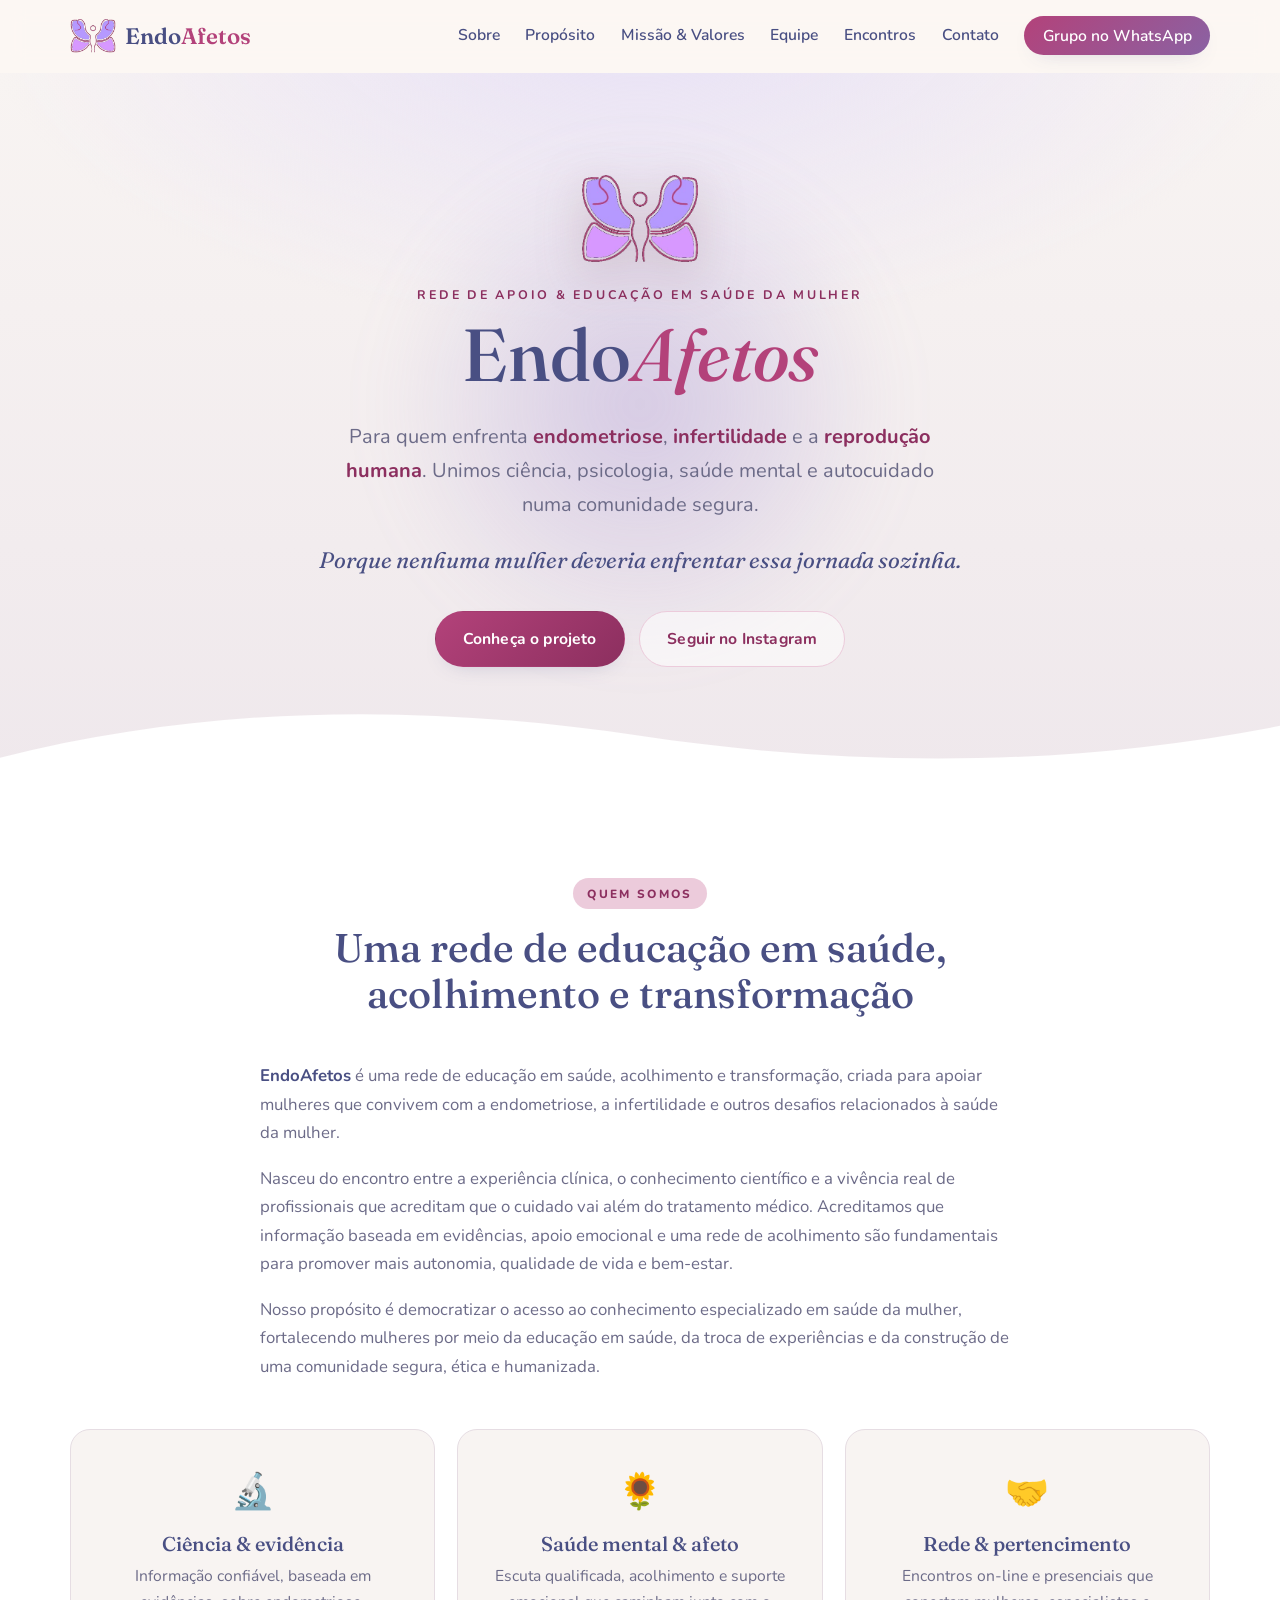
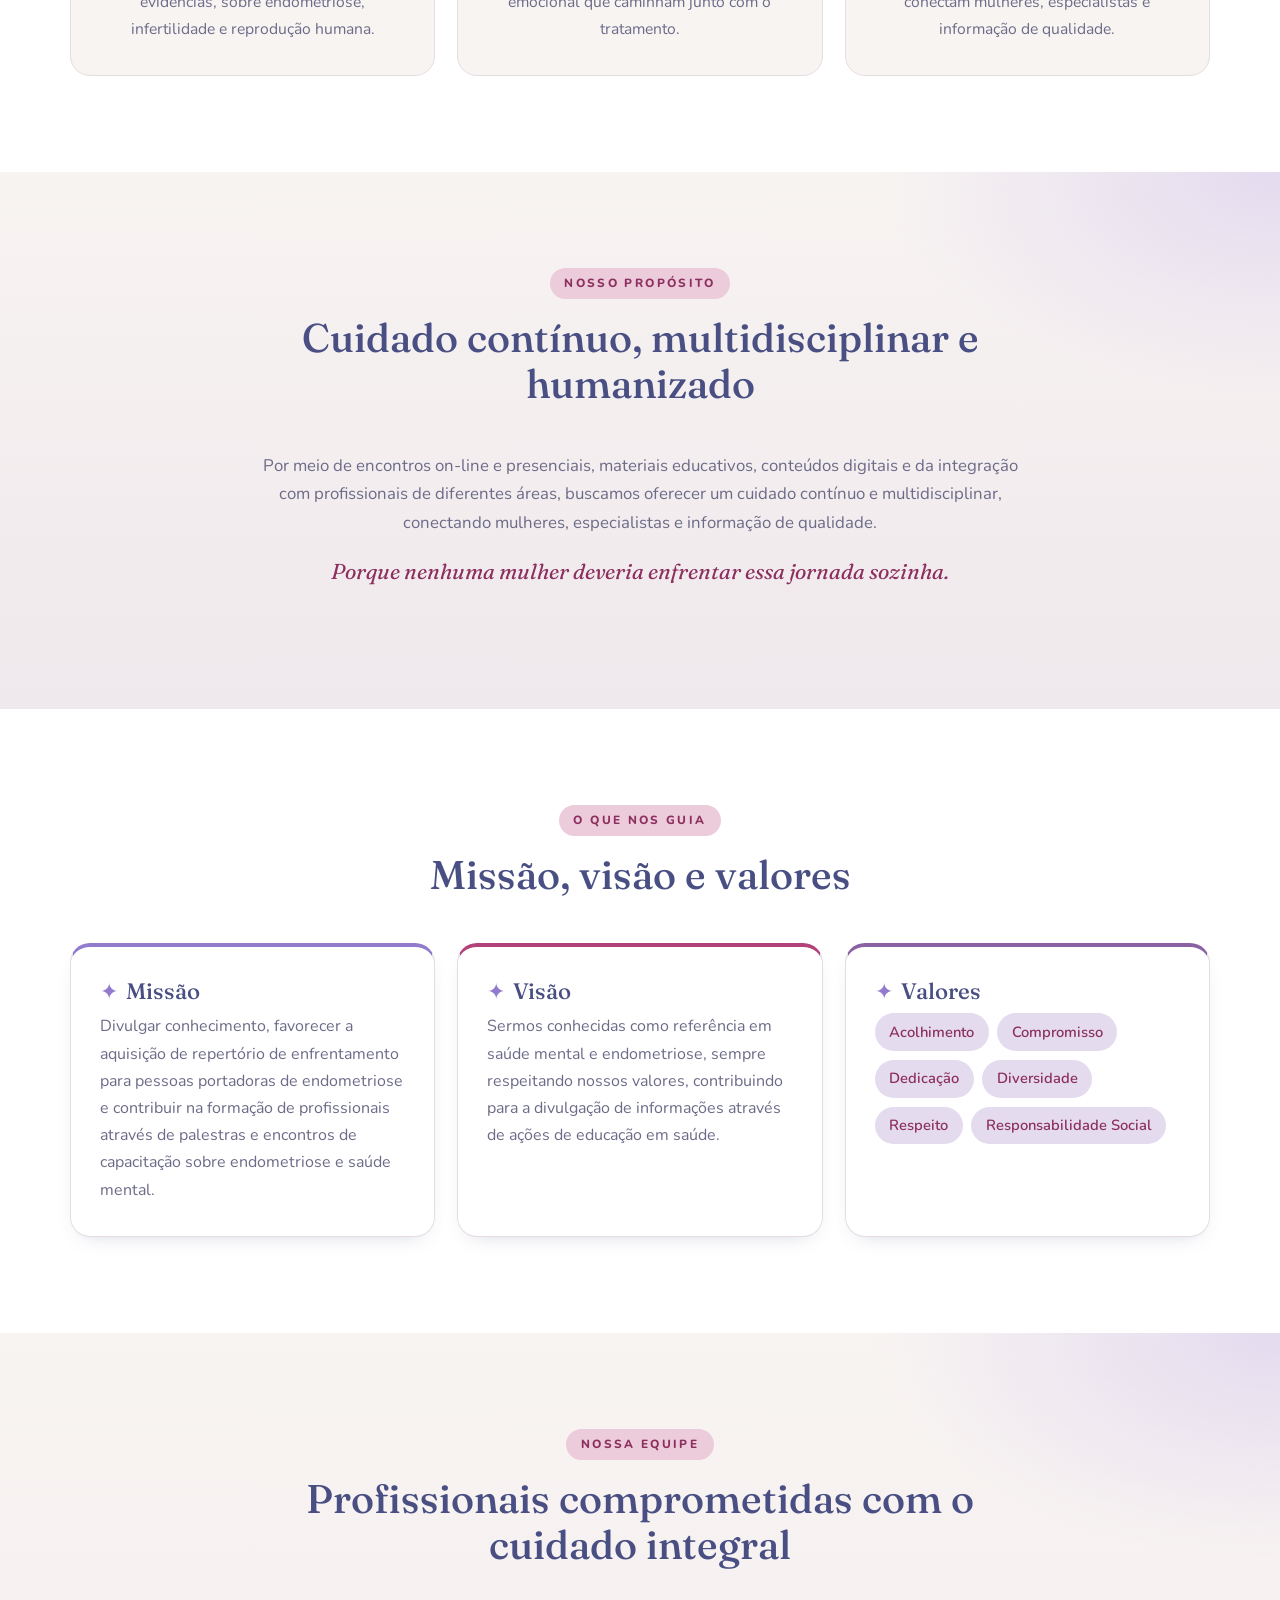
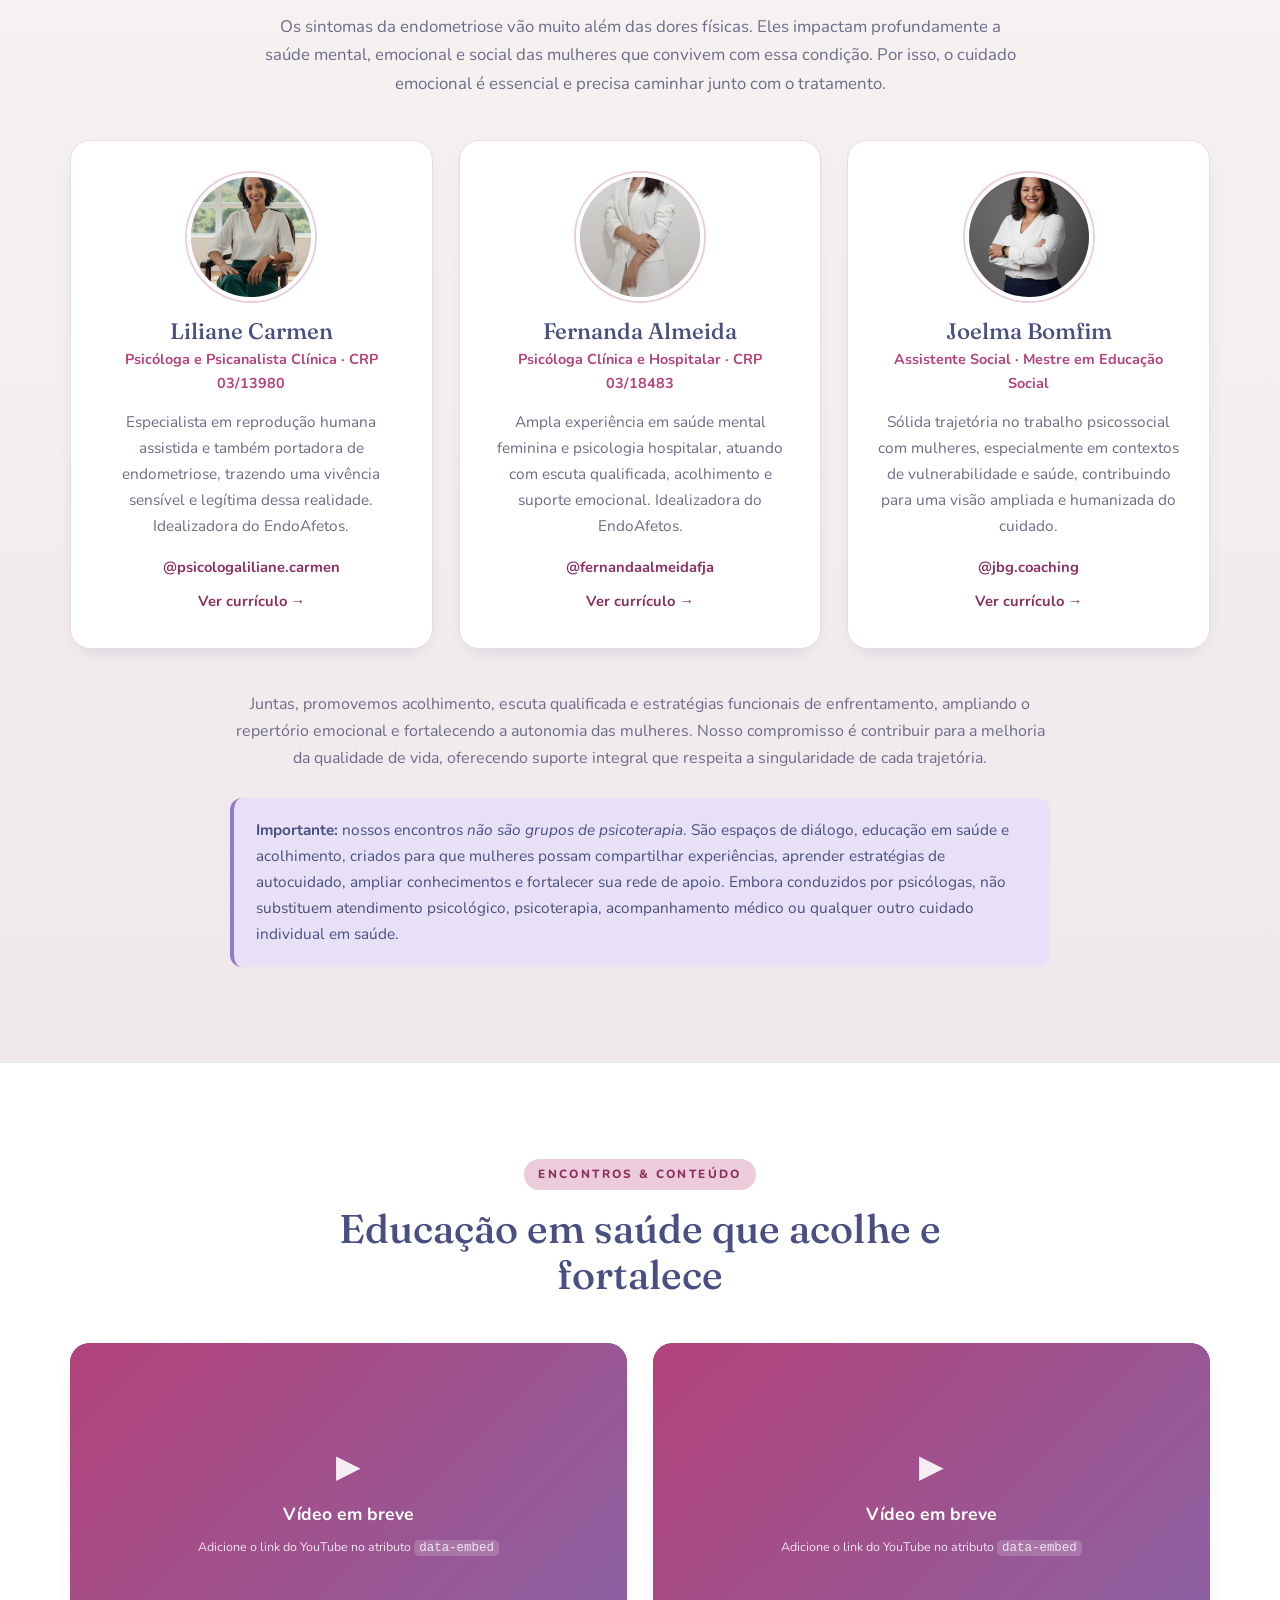
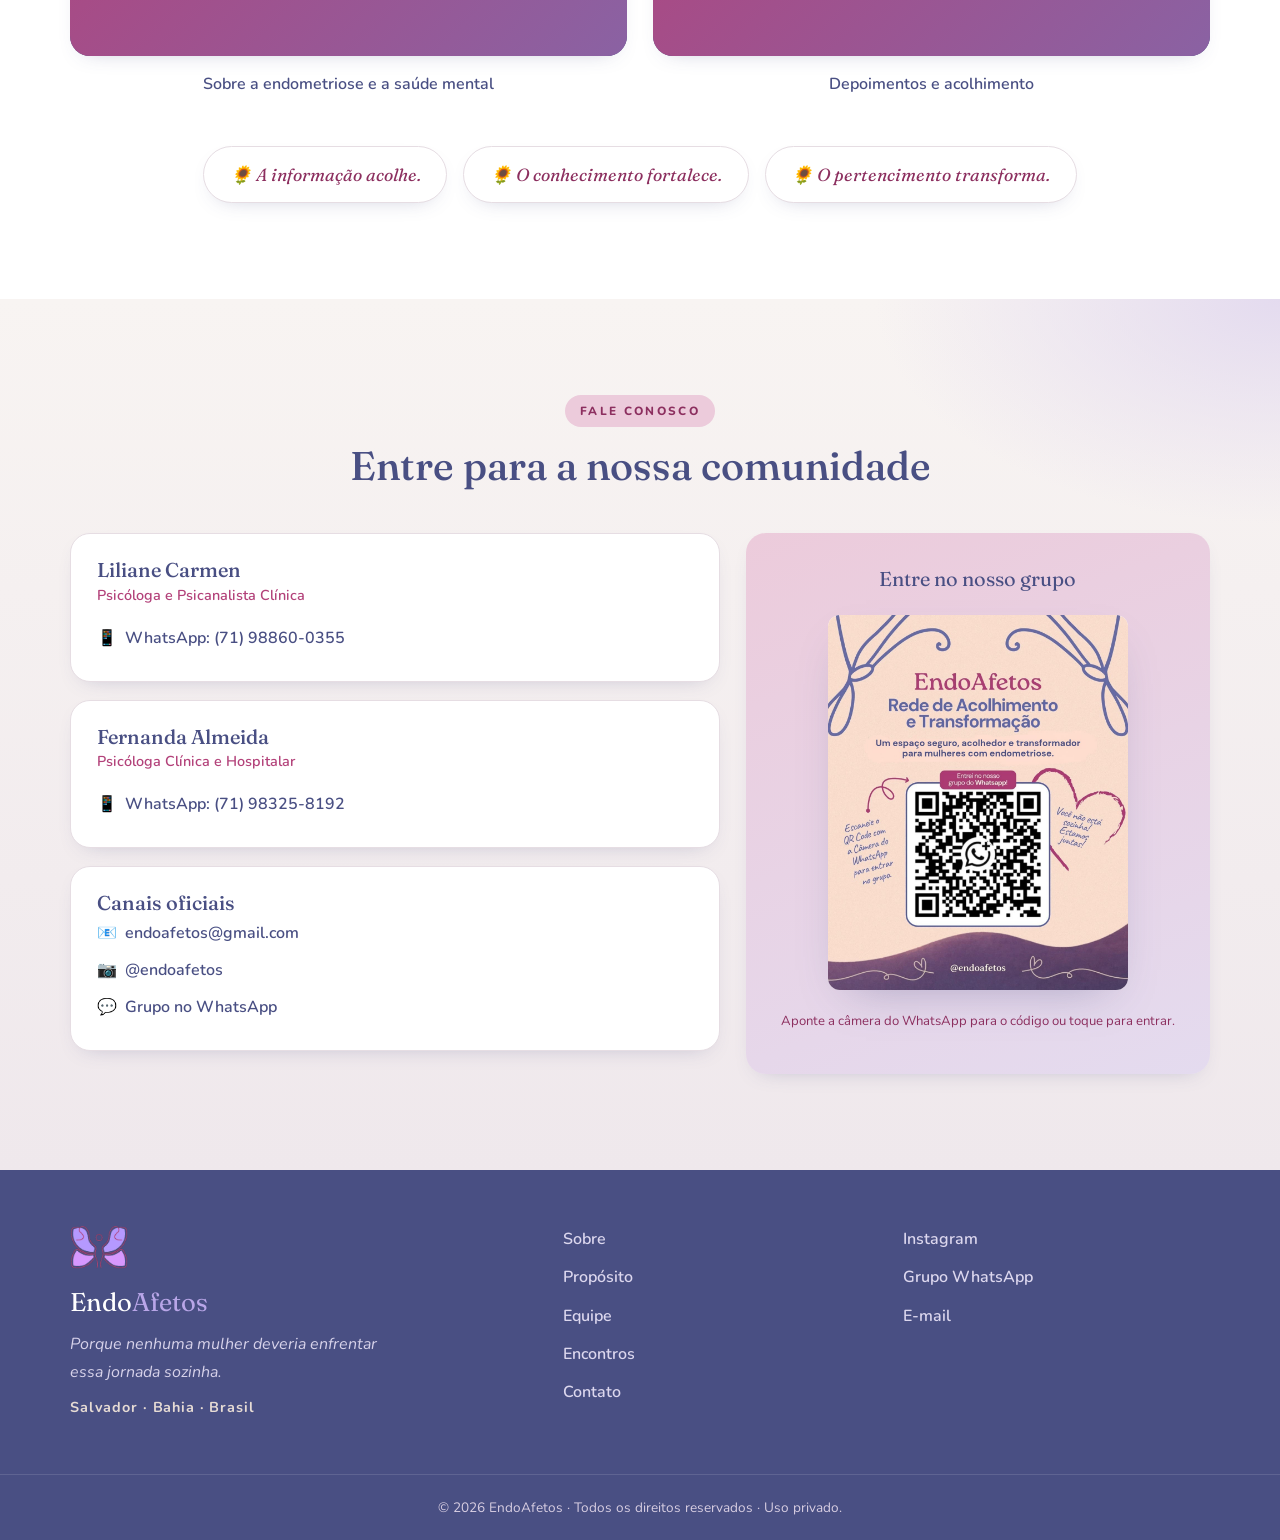
==== index.html @ f71cb9dc "chore: reorganiza site para a raiz do repositorio (deploy via GitHub Pages) - Move o conteudo de Web" ====
<!DOCTYPE html>
<html lang="pt-BR">
<head>
<meta charset="UTF-8" />
<meta name="viewport" content="width=device-width, initial-scale=1.0" />

<!-- ============================================================= -->
<!--  SEO PRINCIPAL                                                -->
<!-- ============================================================= -->
<title>EndoAfetos — Rede de Apoio e Educação em Saúde da Mulher | Salvador, Bahia</title>
<meta name="description" content="EndoAfetos: rede de apoio e educação em saúde da mulher, para quem enfrenta endometriose, infertilidade e reprodução humana. Unimos ciência, psicologia, saúde mental e autocuidado numa comunidade segura — porque nenhuma mulher deveria enfrentar essa jornada sozinha." />
<meta name="keywords" content="Endometriose, Infertilidade, Saúde da Mulher, Educação em Saúde, Saúde Mental Feminina, Psicologia na Endometriose, Rede de Apoio para Endometriose, Autocuidado Feminino, Reprodução Humana, Comunidade para Mulheres com Endometriose, Salvador, Bahia, Brasil" />
<meta name="author" content="EndoAfetos" />
<meta name="robots" content="index, follow, max-image-preview:large" />
<meta name="language" content="Portuguese" />
<meta name="rating" content="general" />
<link rel="canonical" href="https://endoafetos.com.br/" />

<!-- ============================================================= -->
<!--  GEOLOCALIZAÇÃO (Salvador > Bahia > Brasil)                   -->
<!-- ============================================================= -->
<meta name="geo.region" content="BR-BA" />
<meta name="geo.placename" content="Salvador, Bahia, Brasil" />
<meta name="geo.position" content="-12.9714;-38.5014" />
<meta name="ICBM" content="-12.9714, -38.5014" />
<meta name="DC.title" content="EndoAfetos — Salvador, Bahia, Brasil" />

<!-- ============================================================= -->
<!--  OPEN GRAPH / REDES SOCIAIS                                   -->
<!-- ============================================================= -->
<meta property="og:type" content="website" />
<meta property="og:site_name" content="EndoAfetos" />
<meta property="og:locale" content="pt_BR" />
<meta property="og:title" content="EndoAfetos — Rede de Apoio e Educação em Saúde da Mulher" />
<meta property="og:description" content="Rede de apoio e educação em saúde da mulher, para quem enfrenta endometriose, infertilidade e reprodução humana. Uma comunidade segura em Salvador, Bahia." />
<meta property="og:url" content="https://endoafetos.com.br/" />
<meta property="og:image" content="https://endoafetos.com.br/assets/logo.jpg" />
<meta property="og:image:alt" content="EndoAfetos — rede de apoio para mulheres com endometriose" />

<meta name="twitter:card" content="summary_large_image" />
<meta name="twitter:title" content="EndoAfetos — Rede de Apoio e Educação em Saúde da Mulher" />
<meta name="twitter:description" content="Rede de apoio e educação em saúde da mulher: endometriose, infertilidade e reprodução humana. Salvador, Bahia." />
<meta name="twitter:image" content="https://endoafetos.com.br/assets/logo.jpg" />

<meta name="theme-color" content="#b3427a" />

<!-- Ícones -->
<link rel="icon" href="favicon.ico" sizes="any" />
<link rel="icon" type="image/png" href="assets/logo.png" />
<link rel="apple-touch-icon" href="assets/logo.png" />

<!-- Fontes -->
<link rel="preconnect" href="https://fonts.googleapis.com" />
<link rel="preconnect" href="https://fonts.gstatic.com" crossorigin />
<link href="https://fonts.googleapis.com/css2?family=Fraunces:ital,opsz,wght@0,9..144,400;0,9..144,500;0,9..144,600;1,9..144,400&family=Nunito:wght@300;400;500;600;700&display=swap" rel="stylesheet" />

<!-- Estilos -->
<link rel="stylesheet" href="styles.css" />

<!-- ============================================================= -->
<!--  DADOS ESTRUTURADOS (JSON-LD)                                 -->
<!-- ============================================================= -->
<script type="application/ld+json">
{
  "@context": "https://schema.org",
  "@type": ["Organization", "MedicalOrganization"],
  "name": "EndoAfetos",
  "alternateName": "EndoAfetos — Rede de Apoio e Educação em Saúde da Mulher",
  "description": "Rede de apoio e educação em saúde da mulher, para quem enfrenta endometriose, infertilidade e reprodução humana. Une ciência, psicologia, saúde mental e autocuidado numa comunidade segura.",
  "url": "https://endoafetos.com.br/",
  "logo": "https://endoafetos.com.br/assets/logo.png",
  "email": "endoafetos@gmail.com",
  "slogan": "Porque nenhuma mulher deveria enfrentar essa jornada sozinha",
  "areaServed": [
    { "@type": "City", "name": "Salvador" },
    { "@type": "State", "name": "Bahia" },
    { "@type": "Country", "name": "Brasil" }
  ],
  "address": {
    "@type": "PostalAddress",
    "addressLocality": "Salvador",
    "addressRegion": "BA",
    "addressCountry": "BR"
  },
  "knowsAbout": [
    "Endometriose",
    "Infertilidade",
    "Saúde da Mulher",
    "Educação em Saúde",
    "Saúde Mental Feminina",
    "Psicologia na Endometriose",
    "Reprodução Humana",
    "Autocuidado Feminino"
  ],
  "sameAs": [
    "https://www.instagram.com/endoafetos"
  ],
  "member": [
    { "@type": "Person", "name": "Liliane Carmen Souza dos Santos", "jobTitle": "Psicóloga e Psicanalista Clínica (CRP 03/13980)" },
    { "@type": "Person", "name": "Fernanda de Jesus Almeida", "jobTitle": "Psicóloga Clínica e Hospitalar (CRP 03/18483)" },
    { "@type": "Person", "name": "Joelma Bomfim Gomes", "jobTitle": "Assistente Social" }
  ]
}
</script>
</head>

<body>

<!-- Bloco semântico de localização para indexação (acessível a leitores/rastreadores) -->
<p class="visually-hidden">
  EndoAfetos — rede de apoio e educação em saúde da mulher com atuação em Salvador, na Bahia, Brasil.
  Endometriose, infertilidade, saúde mental feminina, psicologia na endometriose, reprodução humana e
  autocuidado feminino. Comunidade para mulheres com endometriose e infertilidade em Salvador, Bahia, Brasil.
</p>

<!-- ============================================================= -->
<!--  CABEÇALHO / NAVEGAÇÃO                                        -->
<!-- ============================================================= -->
<header class="site-header" id="topo">
  <nav class="nav" aria-label="Navegação principal">
    <a href="#inicio" class="nav__brand" aria-label="EndoAfetos — início">
      <img src="assets/logo.png" alt="" class="nav__logo" width="46" height="34" />
      <span class="nav__name">Endo<em>Afetos</em></span>
    </a>

    <button class="nav__toggle" id="navToggle" aria-label="Abrir menu" aria-expanded="false" aria-controls="navMenu">
      <span></span><span></span><span></span>
    </button>

    <ul class="nav__menu" id="navMenu">
      <li><a href="#sobre">Sobre</a></li>
      <li><a href="#proposito">Propósito</a></li>
      <li><a href="#mvv">Missão &amp; Valores</a></li>
      <li><a href="#equipe">Equipe</a></li>
      <li><a href="#encontros">Encontros</a></li>
      <li><a href="#contato">Contato</a></li>
      <li>
        <a class="nav__cta" href="https://chat.whatsapp.com/E5Iflq8UeuzA25avrBPejQ?s=qt&amp;p=a&amp;ilr=4&amp;amv=2" target="_blank" rel="noopener noreferrer">
          Grupo no WhatsApp
        </a>
      </li>
    </ul>
  </nav>
</header>

<main>

  <!-- ===================== HERO ===================== -->
  <section class="hero" id="inicio">
    <div class="hero__glow" aria-hidden="true"></div>
    <div class="hero__inner">
      <img src="assets/logo.png" alt="Logotipo EndoAfetos" class="hero__logo" width="120" height="89" />
      <p class="hero__eyebrow">Rede de apoio &amp; educação em saúde da mulher</p>
      <h1 class="hero__title">Endo<em>Afetos</em></h1>
      <p class="hero__lead">
        Para quem enfrenta <strong>endometriose</strong>, <strong>infertilidade</strong> e a
        <strong>reprodução humana</strong>. Unimos ciência, psicologia, saúde mental e autocuidado
        numa comunidade segura.
      </p>
      <p class="hero__tagline">Porque nenhuma mulher deveria enfrentar essa jornada sozinha.</p>
      <div class="hero__actions">
        <a href="#sobre" class="btn btn--primary">Conheça o projeto</a>
        <a class="btn btn--ghost" href="https://www.instagram.com/endoafetos?igsh=b2N2YWlhNDV5cjNh" target="_blank" rel="noopener noreferrer">
          Seguir no Instagram
        </a>
      </div>
    </div>
    <div class="hero__wave" aria-hidden="true">
      <svg viewBox="0 0 1440 90" preserveAspectRatio="none"><path d="M0,64 C240,10 480,10 720,42 C960,74 1200,74 1440,32 L1440,90 L0,90 Z"></path></svg>
    </div>
  </section>

  <!-- ===================== SOBRE ===================== -->
  <section class="section" id="sobre">
    <div class="container">
      <div class="section__head reveal">
        <span class="kicker">Quem somos</span>
        <h2>Uma rede de educação em saúde, acolhimento e transformação</h2>
      </div>
      <div class="prose reveal">
        <p>
          <strong>EndoAfetos</strong> é uma rede de educação em saúde, acolhimento e transformação, criada para
          apoiar mulheres que convivem com a endometriose, a infertilidade e outros desafios relacionados à
          saúde da mulher.
        </p>
        <p>
          Nasceu do encontro entre a experiência clínica, o conhecimento científico e a vivência real de
          profissionais que acreditam que o cuidado vai além do tratamento médico. Acreditamos que informação
          baseada em evidências, apoio emocional e uma rede de acolhimento são fundamentais para promover mais
          autonomia, qualidade de vida e bem-estar.
        </p>
        <p>
          Nosso propósito é democratizar o acesso ao conhecimento especializado em saúde da mulher, fortalecendo
          mulheres por meio da educação em saúde, da troca de experiências e da construção de uma comunidade
          segura, ética e humanizada.
        </p>
      </div>

      <div class="feature-grid">
        <article class="feature reveal">
          <span class="feature__icon" aria-hidden="true">🔬</span>
          <h3>Ciência &amp; evidência</h3>
          <p>Informação confiável, baseada em evidências, sobre endometriose, infertilidade e reprodução humana.</p>
        </article>
        <article class="feature reveal">
          <span class="feature__icon" aria-hidden="true">🌻</span>
          <h3>Saúde mental &amp; afeto</h3>
          <p>Escuta qualificada, acolhimento e suporte emocional que caminham junto com o tratamento.</p>
        </article>
        <article class="feature reveal">
          <span class="feature__icon" aria-hidden="true">🤝</span>
          <h3>Rede &amp; pertencimento</h3>
          <p>Encontros on-line e presenciais que conectam mulheres, especialistas e informação de qualidade.</p>
        </article>
      </div>
    </div>
  </section>

  <!-- ===================== PROPÓSITO ===================== -->
  <section class="section section--tint" id="proposito">
    <div class="container">
      <div class="section__head reveal">
        <span class="kicker">Nosso propósito</span>
        <h2>Cuidado contínuo, multidisciplinar e humanizado</h2>
      </div>
      <div class="prose prose--center reveal">
        <p>
          Por meio de encontros on-line e presenciais, materiais educativos, conteúdos digitais e da integração
          com profissionais de diferentes áreas, buscamos oferecer um cuidado contínuo e multidisciplinar,
          conectando mulheres, especialistas e informação de qualidade.
        </p>
        <p class="prose__highlight">Porque nenhuma mulher deveria enfrentar essa jornada sozinha.</p>
      </div>
    </div>
  </section>

  <!-- ===================== MISSÃO / VISÃO / VALORES ===================== -->
  <section class="section" id="mvv">
    <div class="container">
      <div class="section__head reveal">
        <span class="kicker">O que nos guia</span>
        <h2>Missão, visão e valores</h2>
      </div>
      <div class="mvv-grid">
        <article class="mvv-card reveal">
          <h3><span aria-hidden="true">✦</span> Missão</h3>
          <p>
            Divulgar conhecimento, favorecer a aquisição de repertório de enfrentamento para pessoas portadoras
            de endometriose e contribuir na formação de profissionais através de palestras e encontros de
            capacitação sobre endometriose e saúde mental.
          </p>
        </article>
        <article class="mvv-card reveal">
          <h3><span aria-hidden="true">✦</span> Visão</h3>
          <p>
            Sermos conhecidas como referência em saúde mental e endometriose, sempre respeitando nossos valores,
            contribuindo para a divulgação de informações através de ações de educação em saúde.
          </p>
        </article>
        <article class="mvv-card reveal">
          <h3><span aria-hidden="true">✦</span> Valores</h3>
          <ul class="value-list">
            <li>Acolhimento</li>
            <li>Compromisso</li>
            <li>Dedicação</li>
            <li>Diversidade</li>
            <li>Respeito</li>
            <li>Responsabilidade Social</li>
          </ul>
        </article>
      </div>
    </div>
  </section>

  <!-- ===================== EQUIPE ===================== -->
  <section class="section section--tint" id="equipe">
    <div class="container">
      <div class="section__head reveal">
        <span class="kicker">Nossa equipe</span>
        <h2>Profissionais comprometidas com o cuidado integral</h2>
      </div>

      <div class="prose prose--center reveal">
        <p>
          Os sintomas da endometriose vão muito além das dores físicas. Eles impactam profundamente a saúde
          mental, emocional e social das mulheres que convivem com essa condição. Por isso, o cuidado emocional
          é essencial e precisa caminhar junto com o tratamento.
        </p>
      </div>

      <div class="team-grid">

        <!-- Liliane -->
        <article class="member reveal">
          <div class="member__photo" data-initials="LC">
            <img src="assets/LilianeCarmen.jpg" alt="Liliane Carmen" loading="lazy" onerror="this.style.display='none'" />
          </div>
          <h3 class="member__name">Liliane Carmen</h3>
          <p class="member__role">Psicóloga e Psicanalista Clínica · CRP 03/13980</p>
          <p class="member__bio">
            Especialista em reprodução humana assistida e também portadora de endometriose, trazendo uma vivência
            sensível e legítima dessa realidade. Idealizadora do EndoAfetos.
          </p>
          <div class="member__links">
            <a href="https://www.instagram.com/psicologaliliane.carmen" target="_blank" rel="noopener noreferrer">@psicologaliliane.carmen</a>
            <button class="link-btn" data-modal="modal-liliane" type="button">Ver currículo →</button>
          </div>
        </article>

        <!-- Fernanda -->
        <article class="member reveal">
          <div class="member__photo" data-initials="FA">
            <img src="assets/FernandaAlmeida.jpg" alt="Fernanda Almeida" loading="lazy" onerror="this.style.display='none'" />
          </div>
          <h3 class="member__name">Fernanda Almeida</h3>
          <p class="member__role">Psicóloga Clínica e Hospitalar · CRP 03/18483</p>
          <p class="member__bio">
            Ampla experiência em saúde mental feminina e psicologia hospitalar, atuando com escuta qualificada,
            acolhimento e suporte emocional. Idealizadora do EndoAfetos.
          </p>
          <div class="member__links">
            <a href="https://www.instagram.com/fernandaalmeidafja" target="_blank" rel="noopener noreferrer">@fernandaalmeidafja</a>
            <button class="link-btn" data-modal="modal-fernanda" type="button">Ver currículo →</button>
          </div>
        </article>

        <!-- Joelma -->
        <article class="member reveal">
          <div class="member__photo" data-initials="JB">
            <img src="assets/JoelmaBomfim.jpg" alt="Joelma Bomfim" loading="lazy" onerror="this.style.display='none'" />
          </div>
          <h3 class="member__name">Joelma Bomfim</h3>
          <p class="member__role">Assistente Social · Mestre em Educação Social</p>
          <p class="member__bio">
            Sólida trajetória no trabalho psicossocial com mulheres, especialmente em contextos de
            vulnerabilidade e saúde, contribuindo para uma visão ampliada e humanizada do cuidado.
          </p>
          <div class="member__links">
            <a href="https://www.instagram.com/jbg.coaching" target="_blank" rel="noopener noreferrer">@jbg.coaching</a>
            <button class="link-btn" data-modal="modal-joelma" type="button">Ver currículo →</button>
          </div>
        </article>

      </div>

      <div class="team-statement reveal">
        <p>
          Juntas, promovemos acolhimento, escuta qualificada e estratégias funcionais de enfrentamento,
          ampliando o repertório emocional e fortalecendo a autonomia das mulheres. Nosso compromisso é
          contribuir para a melhoria da qualidade de vida, oferecendo suporte integral que respeita a
          singularidade de cada trajetória.
        </p>
        <div class="note-box">
          <strong>Importante:</strong> nossos encontros <em>não são grupos de psicoterapia</em>. São espaços de
          diálogo, educação em saúde e acolhimento, criados para que mulheres possam compartilhar experiências,
          aprender estratégias de autocuidado, ampliar conhecimentos e fortalecer sua rede de apoio. Embora
          conduzidos por psicólogas, não substituem atendimento psicológico, psicoterapia, acompanhamento médico
          ou qualquer outro cuidado individual em saúde.
        </div>
      </div>
    </div>
  </section>

  <!-- ===================== ENCONTROS / CONTEÚDO ===================== -->
  <section class="section" id="encontros">
    <div class="container">
      <div class="section__head reveal">
        <span class="kicker">Encontros &amp; conteúdo</span>
        <h2>Educação em saúde que acolhe e fortalece</h2>
      </div>

      <div class="video-grid">
        <!-- Para publicar um vídeo: preencha data-embed com o link do YouTube no formato
             https://www.youtube.com/embed/ID_DO_VIDEO  (veja o README) -->
        <figure class="video reveal">
          <div class="video__frame" data-embed="">
            <iframe title="EndoAfetos — vídeo 1" src="" loading="lazy"
              allow="accelerometer; autoplay; clipboard-write; encrypted-media; gyroscope; picture-in-picture"
              allowfullscreen></iframe>
            <div class="video__placeholder">
              <span aria-hidden="true">▶</span>
              <p>Vídeo em breve</p>
              <small>Adicione o link do YouTube no atributo <code>data-embed</code></small>
            </div>
          </div>
          <figcaption>Sobre a endometriose e a saúde mental</figcaption>
        </figure>

        <figure class="video reveal">
          <div class="video__frame" data-embed="">
            <iframe title="EndoAfetos — vídeo 2" src="" loading="lazy"
              allow="accelerometer; autoplay; clipboard-write; encrypted-media; gyroscope; picture-in-picture"
              allowfullscreen></iframe>
            <div class="video__placeholder">
              <span aria-hidden="true">▶</span>
              <p>Vídeo em breve</p>
              <small>Adicione o link do YouTube no atributo <code>data-embed</code></small>
            </div>
          </div>
          <figcaption>Depoimentos e acolhimento</figcaption>
        </figure>
      </div>

      <div class="pillars reveal">
        <div class="pillar"><span aria-hidden="true">🌻</span> A informação acolhe.</div>
        <div class="pillar"><span aria-hidden="true">🌻</span> O conhecimento fortalece.</div>
        <div class="pillar"><span aria-hidden="true">🌻</span> O pertencimento transforma.</div>
      </div>
    </div>
  </section>

  <!-- ===================== CONTATO ===================== -->
  <section class="section section--tint" id="contato">
    <div class="container">
      <div class="section__head reveal">
        <span class="kicker">Fale conosco</span>
        <h2>Entre para a nossa comunidade</h2>
      </div>

      <div class="contact-grid">
        <div class="contact-cards">
          <article class="contact-card reveal">
            <h3>Liliane Carmen</h3>
            <p class="contact-card__role">Psicóloga e Psicanalista Clínica</p>
            <a class="contact-line" href="https://wa.me/5571988600355" target="_blank" rel="noopener noreferrer">
              <span aria-hidden="true">📱</span> WhatsApp: (71) 98860-0355
            </a>
          </article>

          <article class="contact-card reveal">
            <h3>Fernanda Almeida</h3>
            <p class="contact-card__role">Psicóloga Clínica e Hospitalar</p>
            <a class="contact-line" href="https://wa.me/5571983258192" target="_blank" rel="noopener noreferrer">
              <span aria-hidden="true">📱</span> WhatsApp: (71) 98325-8192
            </a>
          </article>

          <article class="contact-card reveal">
            <h3>Canais oficiais</h3>
            <a class="contact-line" href="mailto:endoafetos@gmail.com">
              <span aria-hidden="true">📧</span> endoafetos@gmail.com
            </a>
            <a class="contact-line" href="https://www.instagram.com/endoafetos?igsh=b2N2YWlhNDV5cjNh" target="_blank" rel="noopener noreferrer">
              <span aria-hidden="true">📷</span> @endoafetos
            </a>
            <a class="contact-line" href="https://chat.whatsapp.com/E5Iflq8UeuzA25avrBPejQ?s=qt&amp;p=a&amp;ilr=4&amp;amv=2" target="_blank" rel="noopener noreferrer">
              <span aria-hidden="true">💬</span> Grupo no WhatsApp
            </a>
          </article>
        </div>

        <div class="qr-panel reveal">
          <p class="qr-panel__title">Entre no nosso grupo</p>
          <a class="qr-single" href="https://chat.whatsapp.com/E5Iflq8UeuzA25avrBPejQ?s=qt&amp;p=a&amp;ilr=4&amp;amv=2" target="_blank" rel="noopener noreferrer">
            <img src="assets/qr-code.jpg" alt="QR Code do grupo de WhatsApp EndoAfetos" loading="lazy" />
          </a>
          <p class="qr-panel__note">Aponte a câmera do WhatsApp para o código ou toque para entrar.</p>
        </div>
      </div>
    </div>
  </section>

</main>

<!-- ===================== RODAPÉ ===================== -->
<footer class="footer">
  <div class="container footer__inner">
    <div class="footer__brand">
      <img src="assets/logo.png" alt="" width="58" height="43" />
      <p class="footer__name">Endo<em>Afetos</em></p>
      <p class="footer__tag">Porque nenhuma mulher deveria enfrentar essa jornada sozinha.</p>
      <p class="footer__geo">Salvador · Bahia · Brasil</p>
    </div>
    <nav class="footer__nav" aria-label="Navegação do rodapé">
      <a href="#sobre">Sobre</a>
      <a href="#proposito">Propósito</a>
      <a href="#equipe">Equipe</a>
      <a href="#encontros">Encontros</a>
      <a href="#contato">Contato</a>
    </nav>
    <div class="footer__social">
      <a href="https://www.instagram.com/endoafetos?igsh=b2N2YWlhNDV5cjNh" target="_blank" rel="noopener noreferrer">Instagram</a>
      <a href="https://chat.whatsapp.com/E5Iflq8UeuzA25avrBPejQ?s=qt&amp;p=a&amp;ilr=4&amp;amv=2" target="_blank" rel="noopener noreferrer">Grupo WhatsApp</a>
      <a href="mailto:endoafetos@gmail.com">E-mail</a>
    </div>
  </div>
  <div class="footer__bottom">
    <p>© <span id="year">2026</span> EndoAfetos · Todos os direitos reservados · Uso privado.</p>
  </div>
</footer>

<!-- Botão voltar ao topo (navegação ágil) -->
<a href="#topo" class="to-top" id="toTop" aria-label="Voltar ao topo">↑</a>

<!-- ============================================================= -->
<!--  MODAIS DE CURRÍCULO (abas fora do principal só quando preciso) -->
<!-- ============================================================= -->
<div class="modal" id="modal-liliane" role="dialog" aria-modal="true" aria-labelledby="modal-liliane-title" hidden>
  <div class="modal__backdrop" data-close></div>
  <div class="modal__panel" role="document">
    <button class="modal__close" data-close aria-label="Fechar">×</button>
    <h3 id="modal-liliane-title">Liliane Carmen Souza dos Santos</h3>
    <p class="modal__sub">Psicóloga e Psicanalista Clínica · CRP 03/13980</p>
    <ul class="cv-list">
      <li>Graduada em Psicologia, com Título de Especialista em Psicologia Clínica.</li>
      <li>Pós-graduada em Psicologia Perinatal e da Parentalidade.</li>
      <li>Especialista em Psicanálise Clínica.</li>
      <li>Título de Capacitação aplicada à Psicologia em Reprodução Assistida pela Sociedade Brasileira de Reprodução Assistida (SBRA).</li>
      <li>Integra a equipe multidisciplinar da Clínica Huntington – Cenafert.</li>
      <li>Idealizadora do EndoAfetos, projeto voltado para a saúde mental feminina, com olhar psicossocial de mulheres com endometriose e infertilidade.</li>
    </ul>
    <a class="btn btn--primary btn--sm" href="https://www.instagram.com/psicologaliliane.carmen" target="_blank" rel="noopener noreferrer">Instagram @psicologaliliane.carmen</a>
  </div>
</div>

<div class="modal" id="modal-fernanda" role="dialog" aria-modal="true" aria-labelledby="modal-fernanda-title" hidden>
  <div class="modal__backdrop" data-close></div>
  <div class="modal__panel" role="document">
    <button class="modal__close" data-close aria-label="Fechar">×</button>
    <h3 id="modal-fernanda-title">Fernanda de Jesus Almeida</h3>
    <p class="modal__sub">Psicóloga · CRP 03/18483</p>
    <ul class="cv-list">
      <li>Especialista em Saúde Mental na modalidade de Residência pela UNEB.</li>
      <li>Pós-graduada em Psicologia Hospitalar.</li>
      <li>Formação em Gestalt-Terapia pelo Instituto Fratelli.</li>
      <li>Atua como psicóloga hospitalar em Salvador, com experiência em psico-oncologia, terapia intensiva e com pacientes portadoras de endometriose.</li>
      <li>Experiência em acompanhamento de adolescentes.</li>
      <li>Idealizadora do EndoAfetos, projeto voltado para a saúde mental feminina, com olhar psicossocial de mulheres com endometriose e infertilidade.</li>
    </ul>
    <a class="btn btn--primary btn--sm" href="https://www.instagram.com/fernandaalmeidafja" target="_blank" rel="noopener noreferrer">Instagram @fernandaalmeidafja</a>
  </div>
</div>

<div class="modal" id="modal-joelma" role="dialog" aria-modal="true" aria-labelledby="modal-joelma-title" hidden>
  <div class="modal__backdrop" data-close></div>
  <div class="modal__panel" role="document">
    <button class="modal__close" data-close aria-label="Fechar">×</button>
    <h3 id="modal-joelma-title">Joelma Bomfim Gomes</h3>
    <p class="modal__sub">Assistente Social</p>
    <p class="modal__block"><strong>Perfil profissional</strong><br />
      Mestrado em Educação Social e Intervenção Comunitária e sólida experiência em treinamento e suporte
      emocional. Trajetória que inclui a organização e facilitação de grupos de empoderamento para diversos
      públicos — pacientes com endometriose, pacientes pós-bariátricos e em tratamento de hemodiálise, além de
      jovens em situação de vulnerabilidade social e pessoas idosas em situação de exclusão social.
    </p>
    <p class="modal__block"><strong>Formação acadêmica</strong></p>
    <ul class="cv-list">
      <li>Mestrado em Educação Social e Intervenção Comunitária pela Universidade de Aveiro — Aveiro, Portugal (2016).</li>
      <li>Graduação em Serviço Social pelo Instituto Politécnico de Viseu — equivalência do curso de Serviço Social para Portugal (2007).</li>
    </ul>
    <a class="btn btn--primary btn--sm" href="https://www.instagram.com/jbg.coaching" target="_blank" rel="noopener noreferrer">Instagram @jbg.coaching</a>
  </div>
</div>

<script src="app.js" defer></script>

</body>
</html>
---- styles.css ----
/* =============================================================
   EndoAfetos — Landing Page
   Paleta da marca: azul-lavanda · magenta · roxo · lilás · rosé-bege
   ============================================================= */

:root {
  /* Cores — paleta oficial EndoAfetos */
  --cream:        #f8f4f2;   /* off-white morno (rosé-bege claro) */
  --cream-2:      #efe8ec;   /* leve tom malva */
  --surface:      #ffffff;
  --rose:         #b3427a;   /* magenta acolhedor — primária */
  --rose-dark:    #8c2f5f;   /* magenta escuro — hover / links */
  --rose-soft:    #eccbdb;   /* magenta claro — chips / badges */
  --gold:         #927acc;   /* lilás — acento secundário */
  --gold-soft:    #e7e0f6;   /* lilás claro */
  --lavender:     #8a62a3;   /* roxo médio */
  --lavender-soft:#e4dbef;   /* lilás / roxo claro */
  --sage:         #927acc;   /* lilás */
  --ink:          #494f83;   /* azul-lavanda profundo — títulos / texto */
  --ink-soft:     #6c6b88;   /* texto secundário */
  --line:         #e6dde3;   /* linha suave */
  --rose-beige:   #ccb8ae;   /* rosé-bege — neutro morno */
  --gray:         #dfdfdf;   /* cinza claro */
  --accent-light: #b9a6e8;   /* lilás claro — acentos sobre fundo escuro */

  /* Tipografia */
  --serif: 'Fraunces', Georgia, 'Times New Roman', serif;
  --sans:  'Nunito', -apple-system, BlinkMacSystemFont, 'Segoe UI', sans-serif;

  /* Layout */
  --maxw: 1140px;
  --radius: 20px;
  --radius-sm: 12px;
  --shadow: 0 18px 45px -22px rgba(73, 79, 131, 0.40);
  --shadow-sm: 0 8px 22px -14px rgba(73, 79, 131, 0.38);
  --header-h: 72px;
}

/* ---------- Reset ---------- */
*, *::before, *::after { box-sizing: border-box; }
html { scroll-behavior: smooth; scroll-padding-top: calc(var(--header-h) + 12px); }
body {
  margin: 0;
  font-family: var(--sans);
  color: var(--ink);
  background: var(--cream);
  line-height: 1.7;
  -webkit-font-smoothing: antialiased;
  overflow-x: hidden;
}
img { max-width: 100%; display: block; }
a { color: var(--rose-dark); text-decoration: none; transition: color .2s ease; }
a:hover { color: var(--rose); }
:focus-visible { outline: 3px solid var(--rose-dark); outline-offset: 2px; border-radius: 4px; }
.footer :focus-visible, .btn--primary:focus-visible, .nav__cta:focus-visible, .to-top:focus-visible { outline-color: var(--accent-light); }
h1, h2, h3 { font-family: var(--serif); font-weight: 500; line-height: 1.15; margin: 0 0 .4em; color: var(--ink); }
p { margin: 0 0 1em; }

.visually-hidden {
  position: absolute !important;
  width: 1px; height: 1px;
  padding: 0; margin: -1px;
  overflow: hidden; clip: rect(0 0 0 0);
  white-space: nowrap; border: 0;
}

.container { width: min(100% - 2.5rem, var(--maxw)); margin-inline: auto; }

/* ---------- Botões ---------- */
.btn {
  display: inline-flex; align-items: center; justify-content: center;
  gap: .5rem;
  padding: .85rem 1.7rem;
  border-radius: 999px;
  font-family: var(--sans);
  font-weight: 700;
  font-size: .98rem;
  letter-spacing: .01em;
  cursor: pointer;
  border: 1.5px solid transparent;
  transition: transform .2s ease, box-shadow .2s ease, background .2s ease, color .2s ease;
}
.btn--sm { padding: .6rem 1.2rem; font-size: .9rem; }
.btn--primary {
  background: linear-gradient(135deg, var(--rose) 0%, var(--rose-dark) 100%);
  color: #fff; box-shadow: var(--shadow-sm);
}
.btn--primary:hover { color: #fff; transform: translateY(-2px); box-shadow: var(--shadow); }
.btn--ghost {
  background: rgba(255, 255, 255, .55);
  border-color: var(--rose-soft);
  color: var(--rose-dark);
}
.btn--ghost:hover { background: #fff; transform: translateY(-2px); color: var(--rose-dark); }

/* =============================================================
   CABEÇALHO / NAV
   ============================================================= */
.site-header {
  position: sticky; top: 0; z-index: 60;
  background: rgba(253, 248, 243, .82);
  backdrop-filter: saturate(160%) blur(12px);
  border-bottom: 1px solid transparent;
  transition: border-color .3s ease, box-shadow .3s ease, background .3s ease;
}
.site-header.is-scrolled {
  border-color: var(--line);
  box-shadow: 0 6px 24px -20px rgba(122, 74, 82, .6);
}
.nav {
  height: var(--header-h);
  width: min(100% - 2.5rem, var(--maxw));
  margin-inline: auto;
  display: flex; align-items: center; justify-content: space-between;
  gap: 1rem;
}
.nav__brand { display: inline-flex; align-items: center; gap: .55rem; }
.nav__logo { width: 46px; height: auto; }
.nav__name { font-family: var(--serif); font-size: 1.4rem; font-weight: 600; color: var(--ink); }
.nav__name em { font-style: normal; color: var(--rose); }

.nav__menu {
  display: flex; align-items: center; gap: 1.6rem;
  list-style: none; margin: 0; padding: 0;
}
.nav__menu a { font-weight: 600; font-size: .98rem; color: var(--ink); position: relative; }
.nav__menu a:not(.nav__cta)::after {
  content: ""; position: absolute; left: 0; bottom: -6px;
  width: 0; height: 2px; border-radius: 2px; background: var(--rose);
  transition: width .25s ease;
}
.nav__menu a:not(.nav__cta):hover { color: var(--rose-dark); }
.nav__menu a:not(.nav__cta):hover::after { width: 100%; }
.nav__cta {
  background: linear-gradient(135deg, var(--rose) 0%, var(--lavender) 100%);
  color: #fff !important; padding: .55rem 1.15rem; border-radius: 999px;
  box-shadow: var(--shadow-sm);
}
.nav__cta:hover { transform: translateY(-1px); }

.nav__toggle {
  display: none; flex-direction: column; gap: 5px;
  width: 44px; height: 44px; border: 0; background: transparent;
  cursor: pointer; padding: 10px; border-radius: 12px;
}
.nav__toggle span { height: 2.5px; width: 100%; background: var(--ink); border-radius: 2px; transition: transform .3s ease, opacity .3s ease; }
.nav__toggle[aria-expanded="true"] span:nth-child(1) { transform: translateY(7.5px) rotate(45deg); }
.nav__toggle[aria-expanded="true"] span:nth-child(2) { opacity: 0; }
.nav__toggle[aria-expanded="true"] span:nth-child(3) { transform: translateY(-7.5px) rotate(-45deg); }

/* =============================================================
   HERO
   ============================================================= */
.hero {
  position: relative;
  text-align: center;
  padding: clamp(3.5rem, 8vw, 6.5rem) 1.25rem clamp(5rem, 9vw, 7.5rem);
  background:
    radial-gradient(1200px 600px at 50% -10%, var(--gold-soft) 0%, transparent 55%),
    linear-gradient(180deg, var(--cream) 0%, var(--cream-2) 100%);
  overflow: hidden;
}
.hero__glow {
  position: absolute; inset: auto; top: 10%; left: 50%; transform: translateX(-50%);
  width: 520px; height: 520px; border-radius: 50%;
  background: radial-gradient(circle, rgba(146,122,204,.32) 0%, transparent 70%);
  filter: blur(30px); z-index: 0; pointer-events: none;
}
.hero__inner { position: relative; z-index: 1; max-width: 760px; margin-inline: auto; }
.hero__logo {
  width: clamp(88px, 14vw, 120px); height: auto; margin: 0 auto 1.25rem;
  filter: drop-shadow(0 12px 24px rgba(122,74,82,.25));
  animation: float 6s ease-in-out infinite;
}
@keyframes float { 0%,100% { transform: translateY(0); } 50% { transform: translateY(-8px); } }
.hero__eyebrow {
  text-transform: uppercase; letter-spacing: .22em; font-size: .78rem;
  font-weight: 700; color: var(--rose-dark); margin-bottom: .5rem;
}
.hero__title { font-size: clamp(2.8rem, 8vw, 4.6rem); margin-bottom: .3em; }
.hero__title em { font-style: italic; color: var(--rose); }
.hero__lead { font-size: clamp(1.05rem, 2.4vw, 1.25rem); color: var(--ink-soft); max-width: 620px; margin: 0 auto 1rem; }
.hero__lead strong { color: var(--rose-dark); font-weight: 700; }
.hero__tagline {
  font-family: var(--serif); font-style: italic; font-size: clamp(1.1rem, 2.6vw, 1.4rem);
  color: var(--ink); margin: 1.2rem 0 2rem;
}
.hero__actions { display: flex; gap: .9rem; justify-content: center; flex-wrap: wrap; }
.hero__wave { position: absolute; left: 0; right: 0; bottom: -1px; line-height: 0; z-index: 1; }
.hero__wave svg { width: 100%; height: clamp(48px, 7vw, 90px); }
.hero__wave path { fill: var(--surface); }

/* =============================================================
   SEÇÕES GENÉRICAS
   ============================================================= */
.section { padding: clamp(3.5rem, 8vw, 6rem) 0; background: var(--surface); }
.section--tint {
  background:
    radial-gradient(900px 500px at 100% 0%, var(--lavender-soft) 0%, transparent 45%),
    linear-gradient(180deg, var(--cream) 0%, var(--cream-2) 100%);
}
.section__head { text-align: center; max-width: 720px; margin: 0 auto 2.8rem; }
.kicker {
  display: inline-block; text-transform: uppercase; letter-spacing: .2em;
  font-size: .74rem; font-weight: 800; color: var(--rose-dark);
  background: var(--rose-soft); padding: .35rem .9rem; border-radius: 999px; margin-bottom: 1rem;
}
.section__head h2 { font-size: clamp(1.7rem, 4vw, 2.5rem); }

.prose { max-width: 760px; margin-inline: auto; color: var(--ink-soft); font-size: 1.05rem; }
.prose strong { color: var(--ink); }
.prose--center { text-align: center; }
.prose__highlight {
  font-family: var(--serif); font-style: italic; font-size: 1.35rem;
  color: var(--rose-dark); margin-top: 1rem;
}

/* ---- Feature grid ---- */
.feature-grid {
  display: grid; grid-template-columns: repeat(auto-fit, minmax(240px, 1fr));
  gap: 1.4rem; margin-top: 3rem;
}
.feature {
  background: var(--cream); border: 1px solid var(--line);
  border-radius: var(--radius); padding: 2rem 1.6rem; text-align: center;
  transition: transform .3s ease, box-shadow .3s ease;
}
.feature:hover { transform: translateY(-6px); box-shadow: var(--shadow); }
.feature__icon { font-size: 2.2rem; display: inline-block; margin-bottom: .6rem; }
.feature h3 { font-size: 1.25rem; }
.feature p { color: var(--ink-soft); margin: 0; font-size: .98rem; }

/* ---- Missão/Visão/Valores ---- */
.mvv-grid { display: grid; grid-template-columns: repeat(auto-fit, minmax(260px, 1fr)); gap: 1.4rem; }
.mvv-card {
  background: var(--surface); border: 1px solid var(--line);
  border-radius: var(--radius); padding: 2rem 1.8rem;
  box-shadow: var(--shadow-sm);
  border-top: 4px solid var(--gold);
  transition: transform .3s ease, box-shadow .3s ease;
}
.mvv-card:nth-child(2) { border-top-color: var(--rose); }
.mvv-card:nth-child(3) { border-top-color: var(--lavender); }
.mvv-card:hover { transform: translateY(-6px); box-shadow: var(--shadow); }
.mvv-card h3 { font-size: 1.4rem; display: flex; align-items: center; gap: .5rem; }
.mvv-card h3 span { color: var(--gold); }
.mvv-card p { color: var(--ink-soft); margin: 0; }
.value-list { list-style: none; padding: 0; margin: 0; display: flex; flex-wrap: wrap; gap: .55rem; }
.value-list li {
  background: var(--lavender-soft); color: var(--rose-dark);
  padding: .4rem .9rem; border-radius: 999px; font-weight: 600; font-size: .92rem;
}

/* =============================================================
   EQUIPE
   ============================================================= */
.team-grid {
  display: grid; grid-template-columns: repeat(auto-fit, minmax(280px, 1fr));
  gap: 1.6rem; margin: 2.6rem 0;
}
.member {
  background: var(--surface); border: 1px solid var(--line);
  border-radius: var(--radius); padding: 2rem 1.6rem; text-align: center;
  box-shadow: var(--shadow-sm);
  transition: transform .3s ease, box-shadow .3s ease;
}
.member:hover { transform: translateY(-6px); box-shadow: var(--shadow); }
.member__photo {
  width: 128px; height: 128px; margin: 0 auto 1.1rem; border-radius: 50%;
  background: linear-gradient(135deg, var(--rose-soft), var(--lavender-soft));
  display: grid; place-items: center; position: relative; overflow: hidden;
  border: 4px solid var(--surface); box-shadow: 0 0 0 2px var(--rose-soft);
}
.member__photo::after {
  content: attr(data-initials);
  font-family: var(--serif); font-size: 2.4rem; color: var(--rose-dark); font-weight: 600;
}
.member__photo img {
  position: absolute; inset: 0; width: 100%; height: 100%; object-fit: cover; z-index: 1;
}
.member__name { font-size: 1.4rem; margin-bottom: .15rem; }
.member__role { color: var(--rose); font-weight: 700; font-size: .9rem; margin-bottom: .8rem; }
.member__bio { color: var(--ink-soft); font-size: .96rem; }
.member__links { display: flex; flex-direction: column; gap: .4rem; margin-top: 1rem; align-items: center; }
.member__links a { font-weight: 700; font-size: .92rem; }
.link-btn {
  background: none; border: 0; color: var(--rose-dark); font-family: var(--sans);
  font-weight: 700; font-size: .92rem; cursor: pointer; padding: .3rem .2rem;
}
.link-btn:hover { color: var(--rose); }

.team-statement { max-width: 820px; margin: 1rem auto 0; text-align: center; color: var(--ink-soft); }
.note-box {
  margin-top: 1.6rem; text-align: left;
  background: var(--gold-soft); border-left: 4px solid var(--gold);
  border-radius: var(--radius-sm); padding: 1.2rem 1.4rem; color: var(--ink);
  font-size: .96rem;
}

/* =============================================================
   ENCONTROS / VÍDEOS
   ============================================================= */
.video-grid { display: grid; grid-template-columns: repeat(auto-fit, minmax(min(100%, 300px), 1fr)); gap: 1.6rem; }
.video { margin: 0; }
.video__frame {
  position: relative; aspect-ratio: 16 / 9; border-radius: var(--radius);
  overflow: hidden; background: var(--ink); box-shadow: var(--shadow-sm);
}
.video__frame iframe { position: absolute; inset: 0; width: 100%; height: 100%; border: 0; z-index: 1; }
.video__placeholder {
  position: absolute; inset: 0; z-index: 0;
  display: flex; flex-direction: column; align-items: center; justify-content: center; gap: .35rem;
  background: linear-gradient(135deg, var(--rose) 0%, var(--lavender) 100%);
  color: #fff; text-align: center; padding: 1rem;
}
.video__placeholder span { font-size: 2rem; opacity: .9; }
.video__placeholder p { margin: 0; font-weight: 700; font-size: 1.1rem; }
.video__placeholder small { opacity: .85; font-size: .78rem; }
.video__placeholder code { background: rgba(255,255,255,.22); padding: .05rem .3rem; border-radius: 5px; }
.video figcaption { text-align: center; margin-top: .9rem; font-weight: 600; color: var(--ink); }

.pillars {
  display: flex; flex-wrap: wrap; justify-content: center; gap: 1rem; margin-top: 3rem;
}
.pillar {
  background: var(--surface); border: 1px solid var(--line);
  border-radius: 999px; padding: .8rem 1.6rem; font-family: var(--serif);
  font-style: italic; font-size: 1.1rem; color: var(--rose-dark);
  box-shadow: var(--shadow-sm);
}

/* =============================================================
   CONTATO
   ============================================================= */
.contact-grid { display: grid; grid-template-columns: 1.4fr 1fr; gap: 1.6rem; align-items: start; }
.contact-cards { display: grid; gap: 1.1rem; }
.contact-card {
  background: var(--surface); border: 1px solid var(--line);
  border-radius: var(--radius); padding: 1.5rem 1.6rem; box-shadow: var(--shadow-sm);
}
.contact-card h3 { font-size: 1.25rem; margin-bottom: .1rem; }
.contact-card__role { color: var(--rose); font-weight: 600; font-size: .9rem; margin-bottom: .8rem; }
.contact-line { display: flex; align-items: center; gap: .55rem; font-weight: 600; padding: .3rem 0; color: var(--ink); }
.contact-line:hover { color: var(--rose-dark); }

.qr-panel {
  background: linear-gradient(160deg, var(--rose-soft), var(--lavender-soft));
  border-radius: var(--radius); padding: 1.8rem 1.6rem; text-align: center;
  box-shadow: var(--shadow-sm);
}
.qr-panel__title { font-family: var(--serif); font-size: 1.25rem; color: var(--ink); margin-bottom: 1.2rem; }
.qr-single {
  display: block; max-width: 300px; margin: 0 auto; border-radius: var(--radius-sm);
  overflow: hidden; box-shadow: var(--shadow); background: #fff;
  transition: transform .25s ease;
}
.qr-single:hover { transform: translateY(-4px); }
.qr-single img { width: 100%; height: auto; display: block; }
.qr-panel__note { margin-top: 1.2rem; font-size: .82rem; color: var(--rose-dark); }

/* =============================================================
   RODAPÉ
   ============================================================= */
.footer { background: var(--ink); color: #f4e9e4; padding: 3.5rem 0 0; }
.footer__inner { display: grid; grid-template-columns: 1.5fr 1fr 1fr; gap: 2rem; padding-bottom: 2.5rem; }
.footer__brand img { width: 58px; height: auto; margin-bottom: .8rem; }
.footer__name { font-family: var(--serif); font-size: 1.6rem; margin: 0 0 .4rem; color: #fff; }
.footer__name em { font-style: normal; color: var(--accent-light); }
.footer__tag { font-style: italic; color: #d7d2ea; max-width: 320px; margin-bottom: .6rem; }
.footer__geo { font-weight: 700; letter-spacing: .06em; color: #e6dbd4; font-size: .9rem; }
.footer__nav, .footer__social { display: flex; flex-direction: column; gap: .7rem; }
.footer__nav a, .footer__social a { color: #dcd7ee; font-weight: 600; }
.footer__nav a:hover, .footer__social a:hover { color: var(--accent-light); }
.footer__bottom {
  border-top: 1px solid rgba(255,255,255,.12); padding: 1.3rem 0; text-align: center;
}
.footer__bottom p { margin: 0; font-size: .85rem; color: #d8cee2; }

/* Botão voltar ao topo */
.to-top {
  position: fixed; right: 1.4rem; bottom: 1.4rem; z-index: 50;
  width: 48px; height: 48px; border-radius: 50%;
  background: linear-gradient(135deg, var(--rose), var(--rose-dark));
  color: #fff !important; display: grid; place-items: center;
  font-size: 1.3rem; box-shadow: var(--shadow);
  opacity: 0; visibility: hidden; transform: translateY(12px);
  transition: opacity .3s ease, transform .3s ease, visibility .3s ease;
}
.to-top.is-visible { opacity: 1; visibility: visible; transform: translateY(0); }
.to-top:hover { transform: translateY(-3px); }

/* =============================================================
   MODAIS
   ============================================================= */
.modal { position: fixed; inset: 0; z-index: 100; display: grid; place-items: center; padding: 1.25rem; }
.modal[hidden] { display: none; }
.modal__backdrop { position: absolute; inset: 0; background: rgba(69, 58, 62, .55); backdrop-filter: blur(3px); }
.modal__panel {
  position: relative; z-index: 1; background: var(--surface);
  border-radius: var(--radius); padding: 2.4rem 2rem 2rem;
  max-width: 560px; width: 100%; max-height: 88vh; overflow-y: auto;
  box-shadow: var(--shadow);
  animation: modalIn .3s ease;
  border-top: 5px solid var(--rose);
}
@keyframes modalIn { from { opacity: 0; transform: translateY(16px) scale(.98); } to { opacity: 1; transform: none; } }
.modal__close {
  position: absolute; top: .8rem; right: 1rem; width: 38px; height: 38px;
  border: 0; border-radius: 50%; background: var(--cream); color: var(--ink);
  font-size: 1.5rem; line-height: 1; cursor: pointer; transition: background .2s ease;
}
.modal__close:hover { background: var(--rose-soft); }
.modal__panel h3 { font-size: 1.55rem; padding-right: 2rem; }
.modal__sub { color: var(--rose); font-weight: 700; margin-bottom: 1.2rem; }
.modal__block { color: var(--ink-soft); }
.cv-list { padding-left: 1.1rem; margin: 0 0 1.4rem; color: var(--ink-soft); }
.cv-list li { margin-bottom: .55rem; }

/* =============================================================
   ANIMAÇÃO DE ENTRADA (reveal on scroll)
   ============================================================= */
.reveal { opacity: 0; transform: translateY(24px); transition: opacity .7s ease, transform .7s ease; }
.reveal.is-visible { opacity: 1; transform: none; }

/* =============================================================
   RESPONSIVO
   ============================================================= */
@media (max-width: 900px) {
  .contact-grid { grid-template-columns: 1fr; }
  .footer__inner { grid-template-columns: 1fr 1fr; }
  .footer__brand { grid-column: 1 / -1; }
}

@media (max-width: 940px) {
  .nav__toggle { display: flex; }
  .nav__menu {
    position: fixed; inset: var(--header-h) 0 auto 0;
    flex-direction: column; align-items: stretch; gap: 0;
    background: var(--cream); border-bottom: 1px solid var(--line);
    padding: .5rem 1.25rem 1.25rem;
    box-shadow: var(--shadow);
    transform: translateY(-140%); transition: transform .35s ease;
    max-height: calc(100vh - var(--header-h)); overflow-y: auto;
  }
  .nav__menu.is-open { transform: translateY(0); }
  .nav__menu li { border-bottom: 1px solid var(--line); }
  .nav__menu li:last-child { border-bottom: 0; padding-top: .8rem; }
  .nav__menu a { display: block; padding: .9rem .2rem; }
  .nav__menu a:not(.nav__cta)::after { display: none; }
  .nav__cta { text-align: center; }
}

@media (max-width: 560px) {
  .footer__inner { grid-template-columns: 1fr; }
  .hero__actions { flex-direction: column; }
  .hero__actions .btn { width: 100%; }
}

/* Acessibilidade: respeitar preferências de movimento */
@media (prefers-reduced-motion: reduce) {
  * { animation: none !important; scroll-behavior: auto !important; }
  .reveal { opacity: 1; transform: none; transition: none; }
  .hero__logo { animation: none; }
}
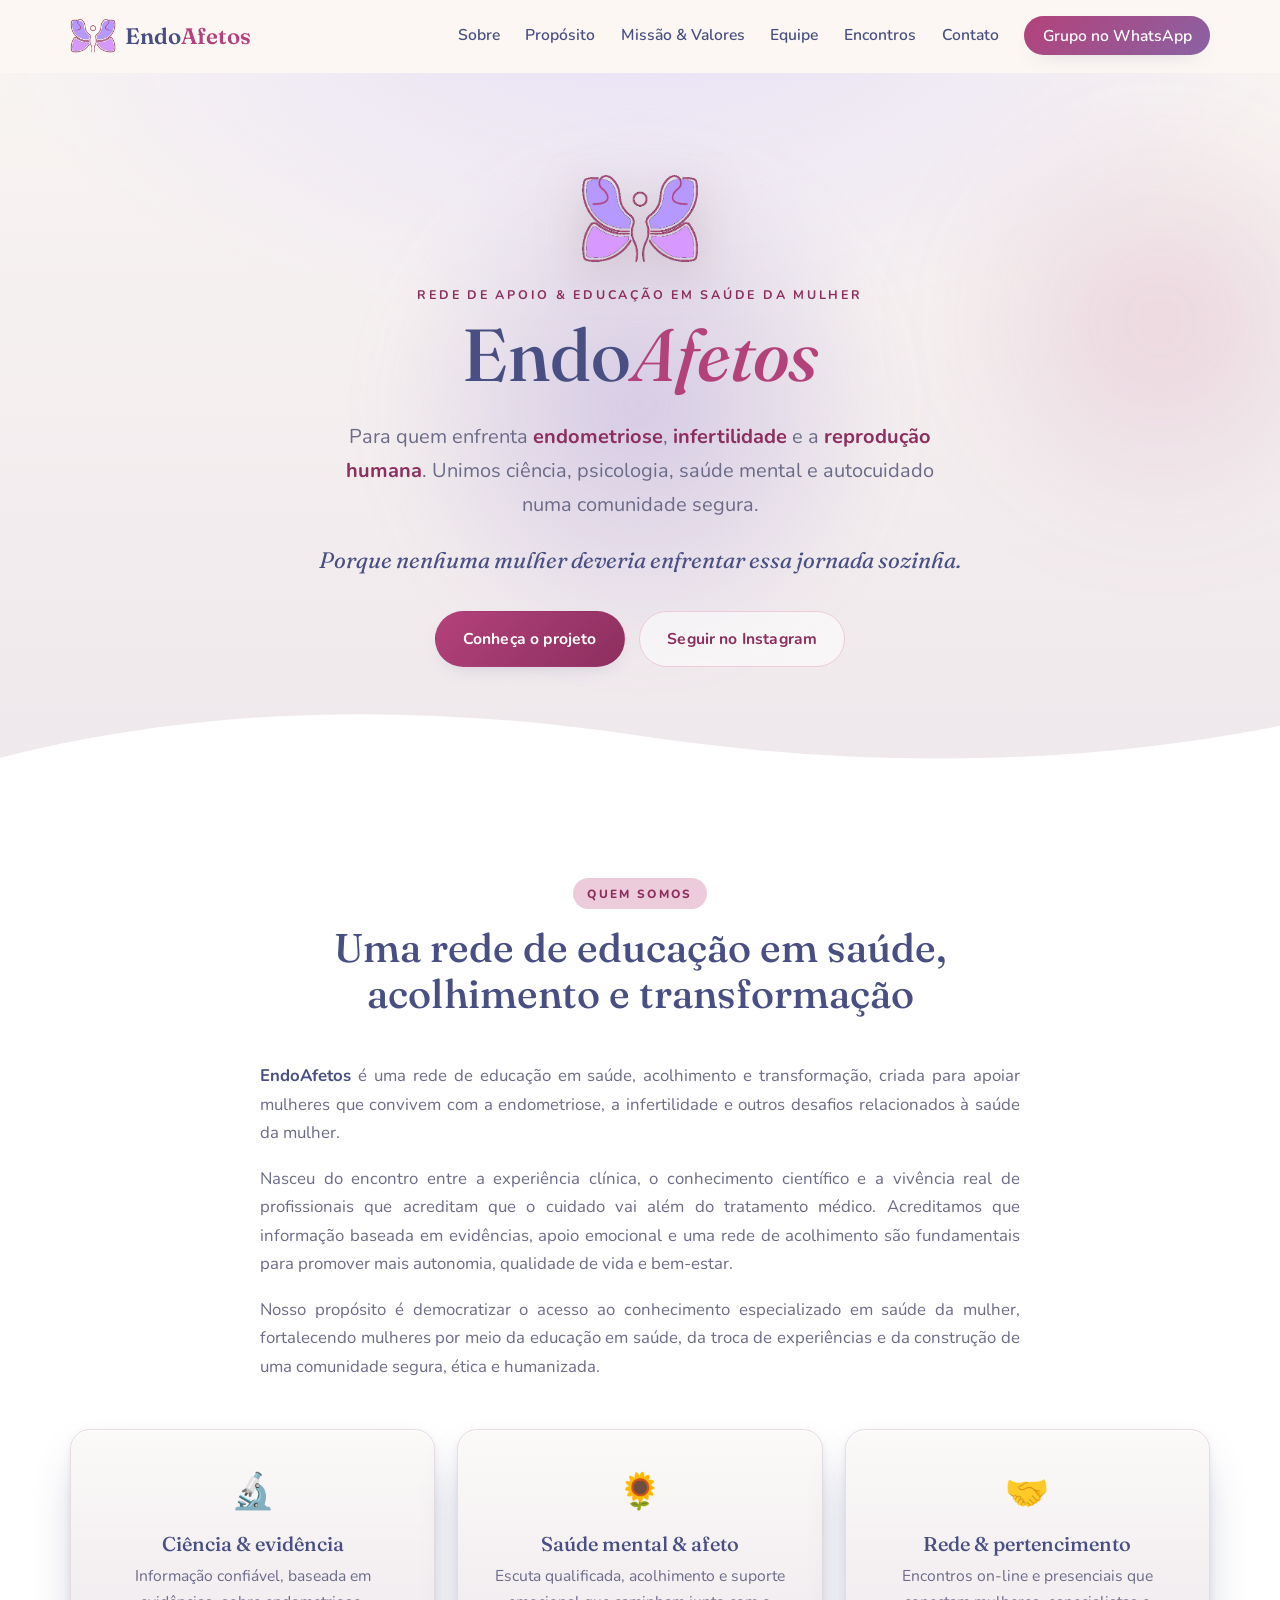
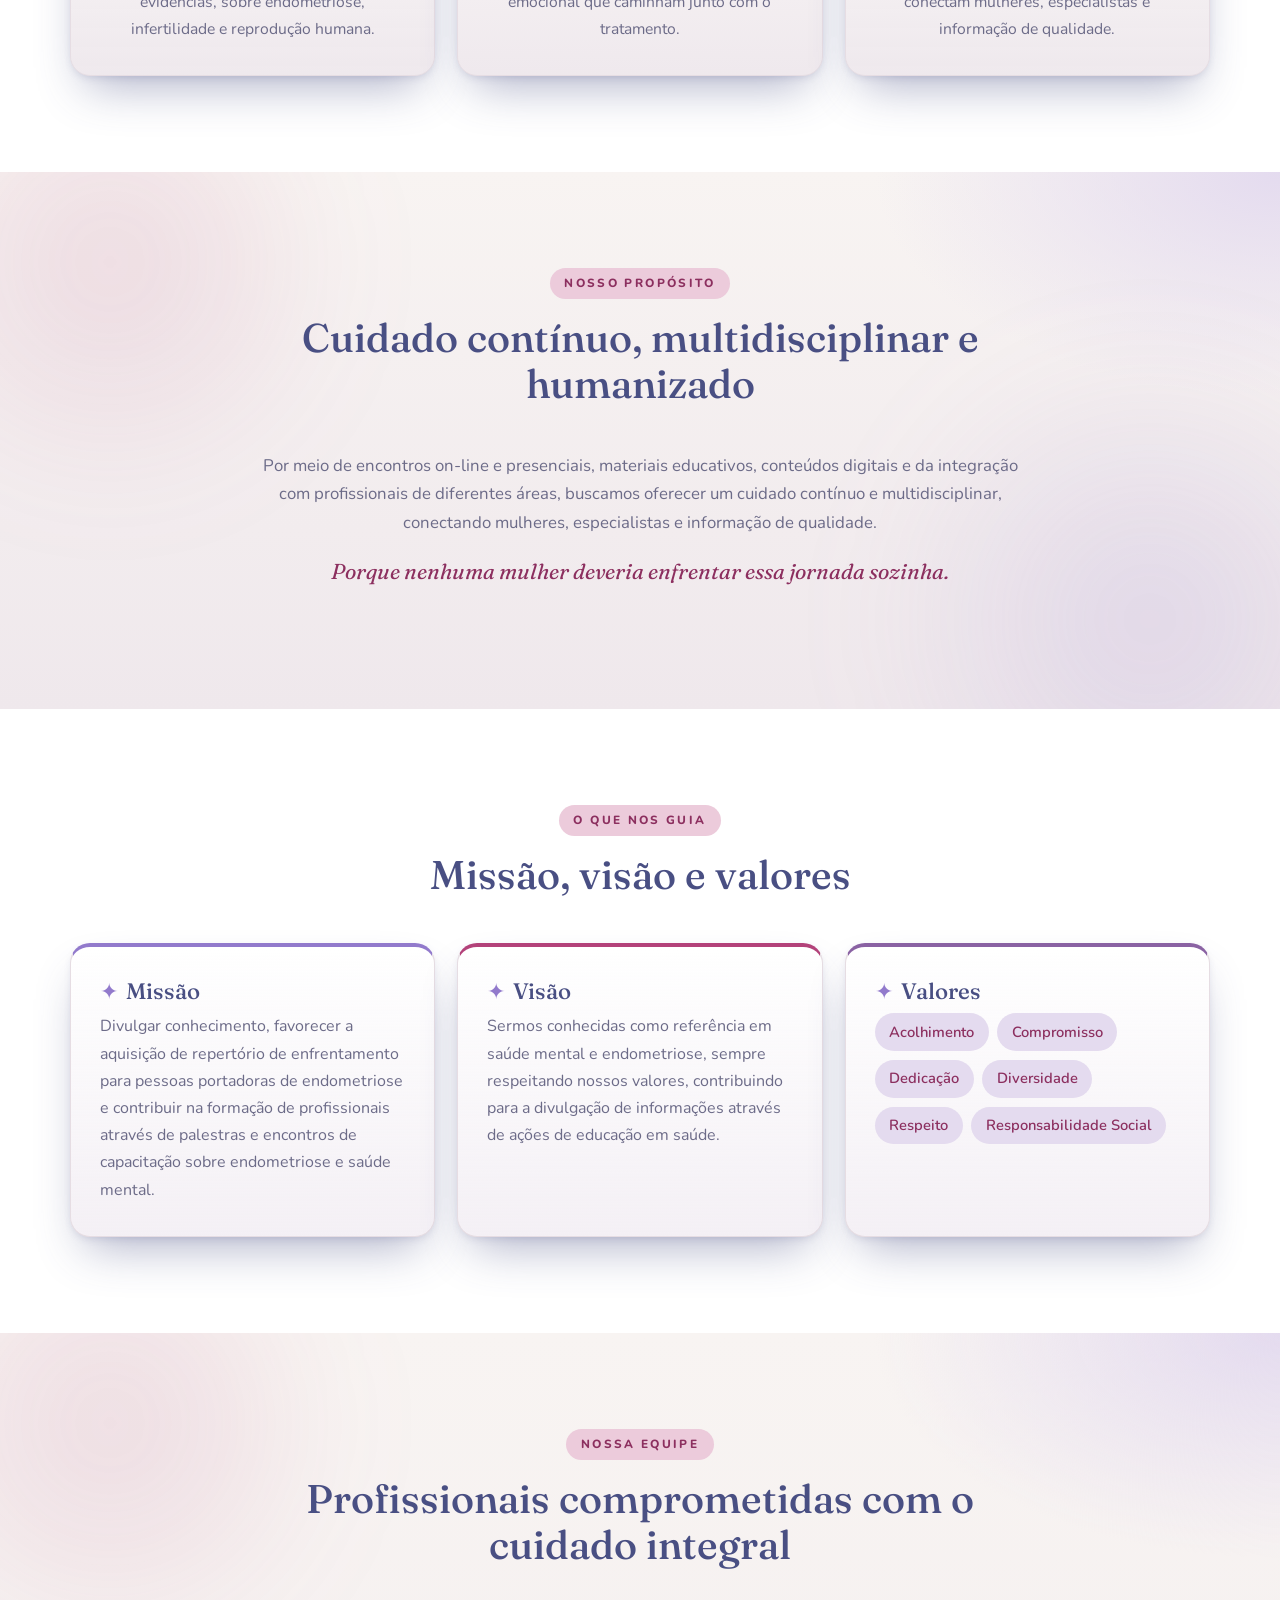
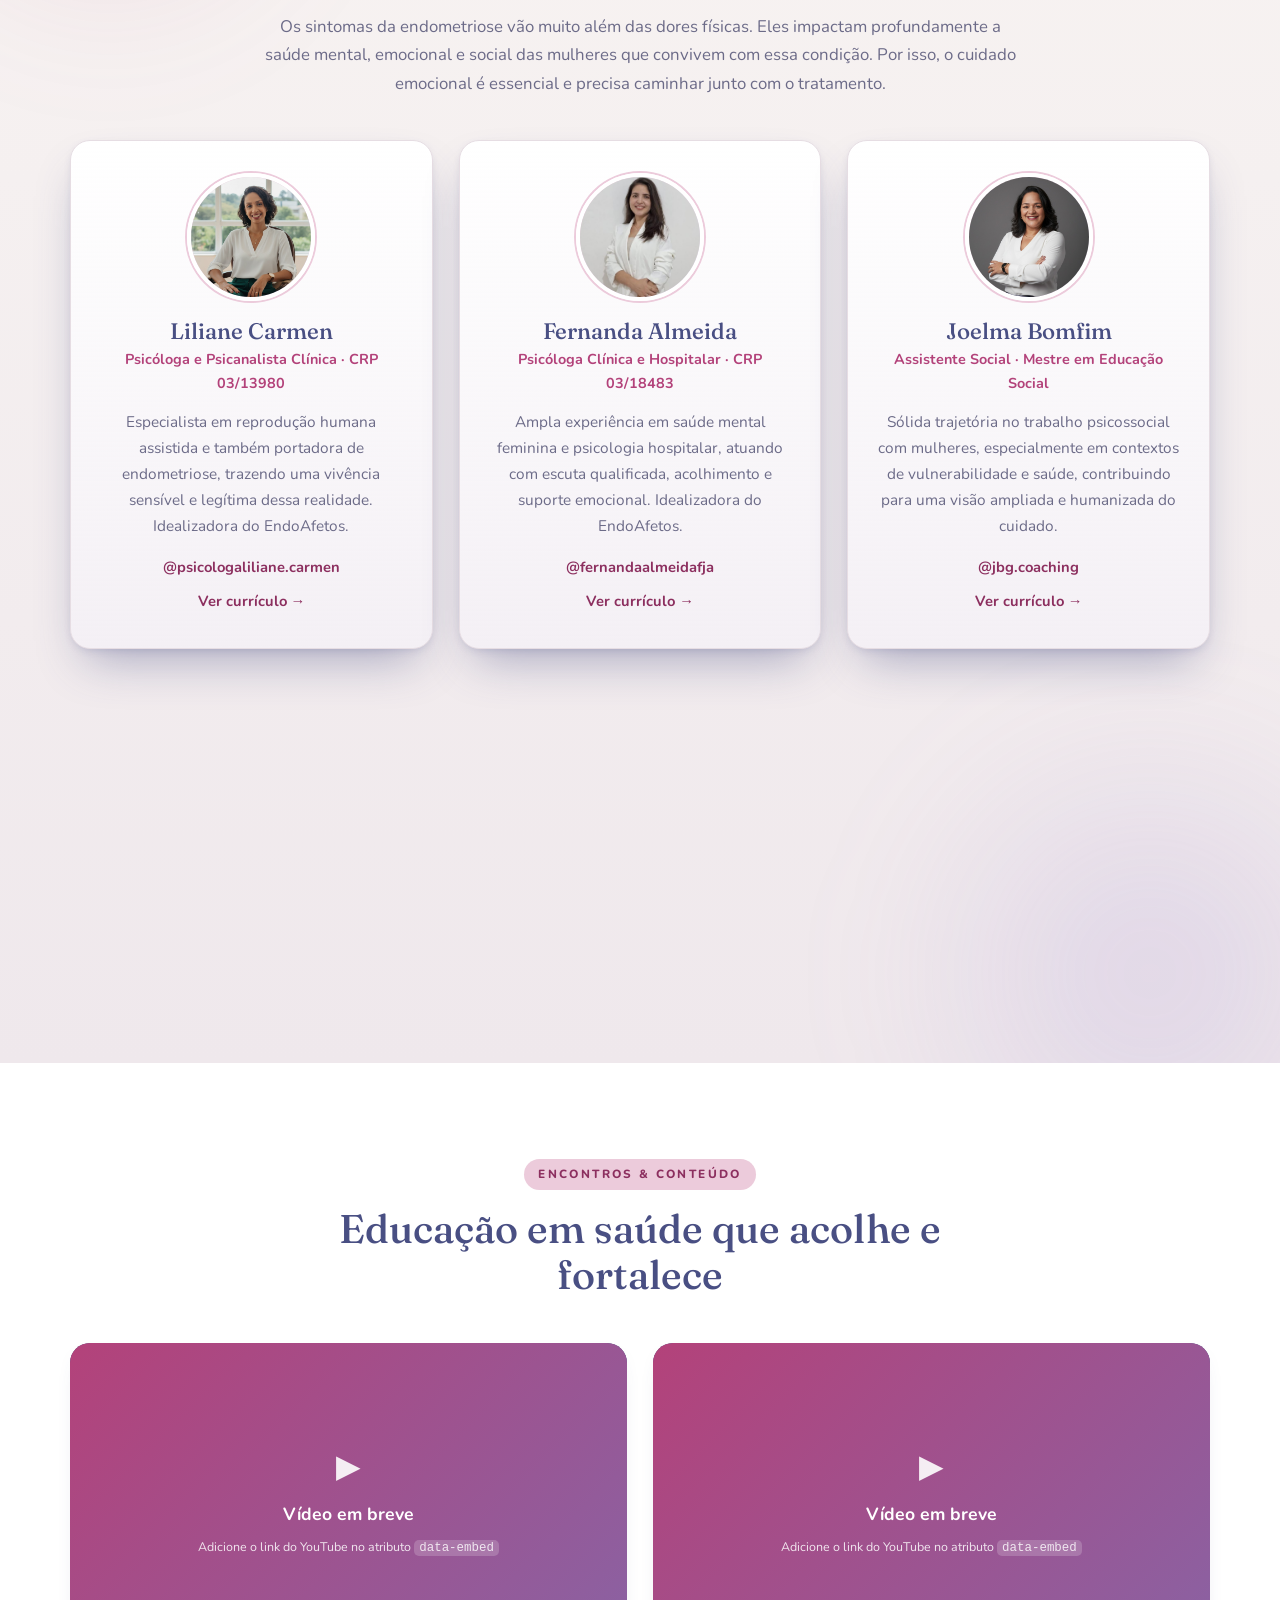
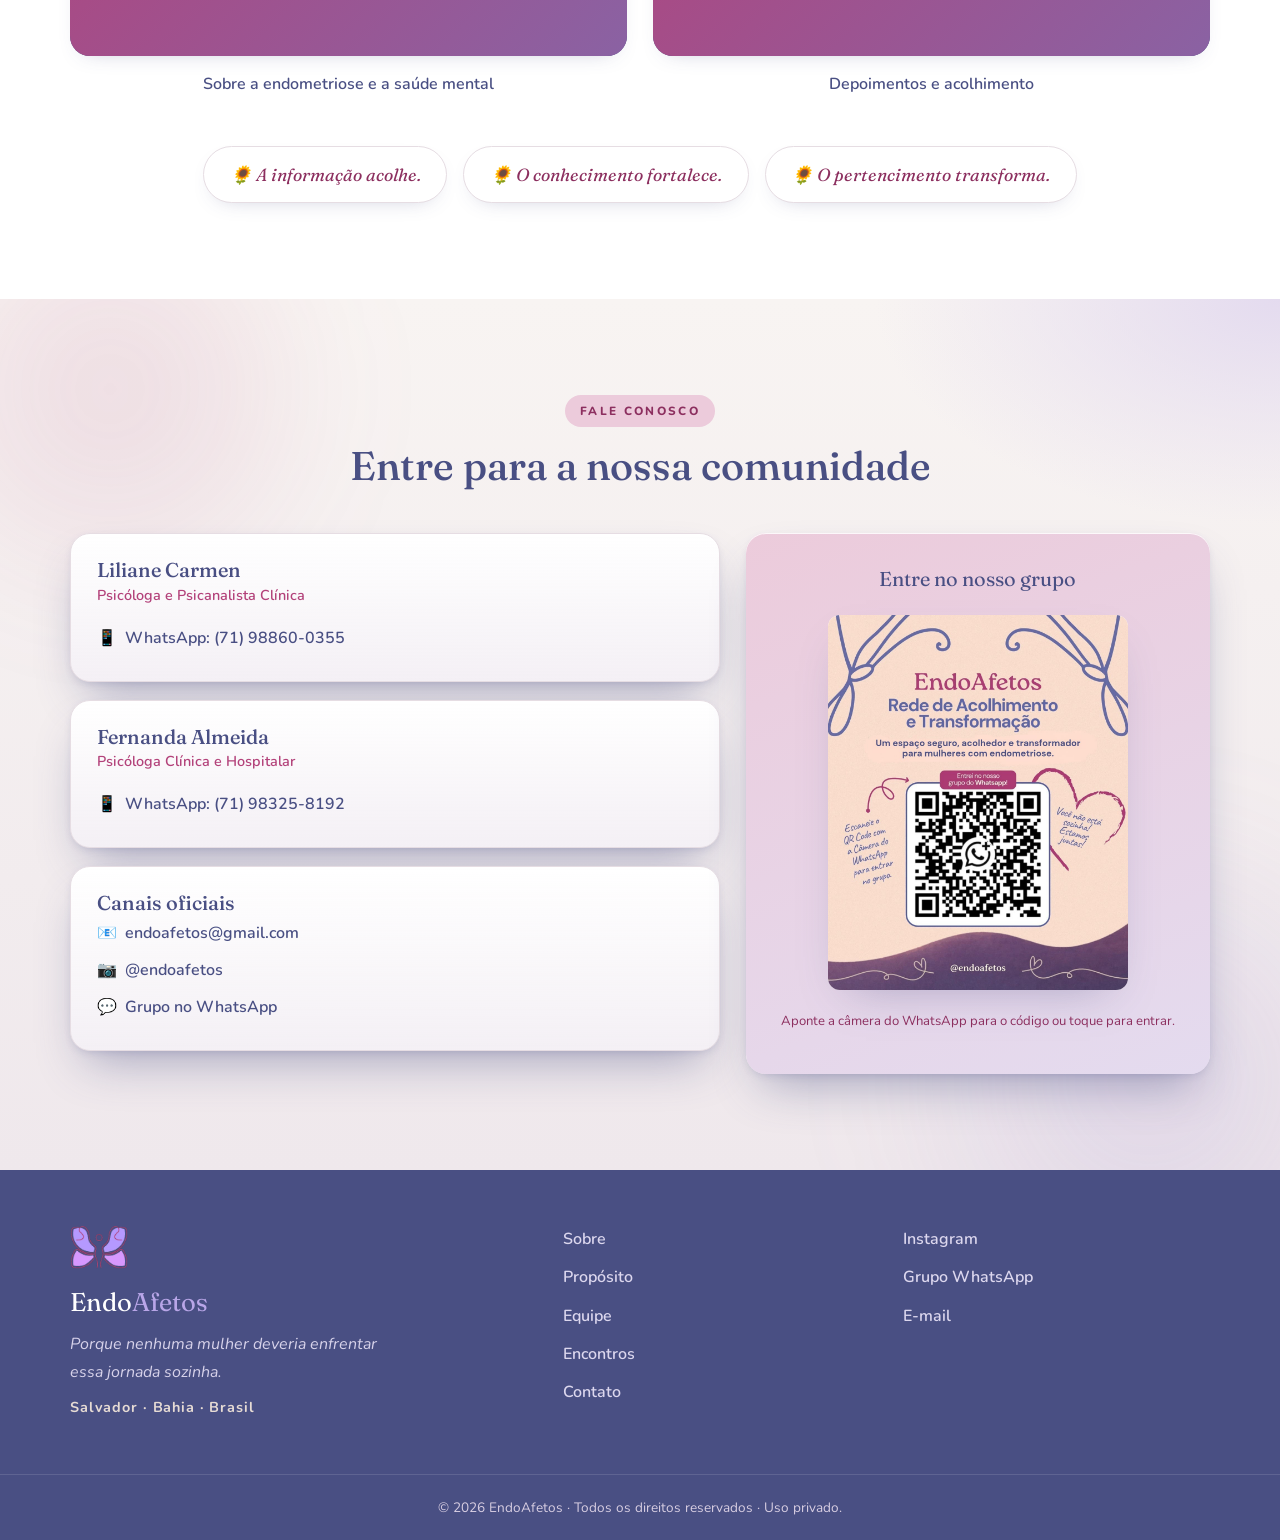
==== commit 2ad9fb72: "feat: 3D um pouco mais intenso + SEO revisado para www.endoafetos.com.br 3D: - Sombra em camadas mai" ====
--- a/index.html
+++ b/index.html
@@ -7,14 +7,14 @@
 <!-- ============================================================= -->
 <!--  SEO PRINCIPAL                                                -->
 <!-- ============================================================= -->
-<title>EndoAfetos — Rede de Apoio e Educação em Saúde da Mulher | Salvador, Bahia</title>
-<meta name="description" content="EndoAfetos: rede de apoio e educação em saúde da mulher, para quem enfrenta endometriose, infertilidade e reprodução humana. Unimos ciência, psicologia, saúde mental e autocuidado numa comunidade segura — porque nenhuma mulher deveria enfrentar essa jornada sozinha." />
+<title>EndoAfetos — Endometriose e Saúde da Mulher | Salvador</title>
+<meta name="description" content="EndoAfetos: rede de apoio e educação em saúde da mulher com endometriose, infertilidade e reprodução humana, em Salvador-BA. Você não está sozinha." />
 <meta name="keywords" content="Endometriose, Infertilidade, Saúde da Mulher, Educação em Saúde, Saúde Mental Feminina, Psicologia na Endometriose, Rede de Apoio para Endometriose, Autocuidado Feminino, Reprodução Humana, Comunidade para Mulheres com Endometriose, Salvador, Bahia, Brasil" />
 <meta name="author" content="EndoAfetos" />
 <meta name="robots" content="index, follow, max-image-preview:large" />
 <meta name="language" content="Portuguese" />
 <meta name="rating" content="general" />
-<link rel="canonical" href="https://endoafetos.com.br/" />
+<link rel="canonical" href="https://www.endoafetos.com.br/" />
 
 <!-- ============================================================= -->
 <!--  GEOLOCALIZAÇÃO (Salvador > Bahia > Brasil)                   -->
@@ -33,14 +33,15 @@
 <meta property="og:locale" content="pt_BR" />
 <meta property="og:title" content="EndoAfetos — Rede de Apoio e Educação em Saúde da Mulher" />
 <meta property="og:description" content="Rede de apoio e educação em saúde da mulher, para quem enfrenta endometriose, infertilidade e reprodução humana. Uma comunidade segura em Salvador, Bahia." />
-<meta property="og:url" content="https://endoafetos.com.br/" />
-<meta property="og:image" content="https://endoafetos.com.br/assets/logo.jpg" />
+<meta property="og:url" content="https://www.endoafetos.com.br/" />
+<meta property="og:image" content="https://www.endoafetos.com.br/assets/logo.jpg" />
 <meta property="og:image:alt" content="EndoAfetos — rede de apoio para mulheres com endometriose" />
 
 <meta name="twitter:card" content="summary_large_image" />
 <meta name="twitter:title" content="EndoAfetos — Rede de Apoio e Educação em Saúde da Mulher" />
 <meta name="twitter:description" content="Rede de apoio e educação em saúde da mulher: endometriose, infertilidade e reprodução humana. Salvador, Bahia." />
-<meta name="twitter:image" content="https://endoafetos.com.br/assets/logo.jpg" />
+<meta name="twitter:image" content="https://www.endoafetos.com.br/assets/logo.jpg" />
+<meta name="twitter:image:alt" content="EndoAfetos — rede de apoio para mulheres com endometriose" />
 
 <meta name="theme-color" content="#b3427a" />
 
@@ -67,9 +68,20 @@
   "name": "EndoAfetos",
   "alternateName": "EndoAfetos — Rede de Apoio e Educação em Saúde da Mulher",
   "description": "Rede de apoio e educação em saúde da mulher, para quem enfrenta endometriose, infertilidade e reprodução humana. Une ciência, psicologia, saúde mental e autocuidado numa comunidade segura.",
-  "url": "https://endoafetos.com.br/",
-  "logo": "https://endoafetos.com.br/assets/logo.png",
+  "url": "https://www.endoafetos.com.br/",
+  "logo": "https://www.endoafetos.com.br/assets/logo.png",
   "email": "endoafetos@gmail.com",
+  "telephone": "+55-71-98860-0355",
+  "contactPoint": [
+    {
+      "@type": "ContactPoint",
+      "contactType": "atendimento",
+      "telephone": "+55-71-98860-0355",
+      "email": "endoafetos@gmail.com",
+      "areaServed": "BR",
+      "availableLanguage": "Portuguese"
+    }
+  ],
   "slogan": "Porque nenhuma mulher deveria enfrentar essa jornada sozinha",
   "areaServed": [
     { "@type": "City", "name": "Salvador" },
--- a/styles.css
+++ b/styles.css
@@ -210,6 +210,7 @@
 .prose { max-width: 760px; margin-inline: auto; color: var(--ink-soft); font-size: 1.05rem; }
 .prose strong { color: var(--ink); }
 .prose--center { text-align: center; }
+#sobre .prose { text-align: justify; hyphens: auto; }
 .prose__highlight {
   font-family: var(--serif); font-style: italic; font-size: 1.35rem;
   color: var(--rose-dark); margin-top: 1rem;
@@ -276,8 +277,13 @@
   font-family: var(--serif); font-size: 2.4rem; color: var(--rose-dark); font-weight: 600;
 }
 .member__photo img {
-  position: absolute; inset: 0; width: 100%; height: 100%; object-fit: cover; z-index: 1;
-}
+  position: absolute; inset: 0; width: 100%; height: 100%; object-fit: cover;
+  object-position: 50% 14%; z-index: 1;
+}
+/* Enquadramento por profissional: rosto/queixo na metade superior do círculo */
+.team-grid .member:nth-child(1) .member__photo img { object-position: 50% 10%; } /* Liliane */
+.team-grid .member:nth-child(2) .member__photo img { object-position: 50% 3%; }  /* Fernanda */
+.team-grid .member:nth-child(3) .member__photo img { object-position: 50% 12%; } /* Joelma */
 .member__name { font-size: 1.4rem; margin-bottom: .15rem; }
 .member__role { color: var(--rose); font-weight: 700; font-size: .9rem; margin-bottom: .8rem; }
 .member__bio { color: var(--ink-soft); font-size: .96rem; }
@@ -415,6 +421,55 @@
 .modal__block { color: var(--ink-soft); }
 .cv-list { padding-left: 1.1rem; margin: 0 0 1.4rem; color: var(--ink-soft); }
 .cv-list li { margin-bottom: .55rem; }
+
+/* =============================================================
+   PROFUNDIDADE / 3D SUTIL
+   ============================================================= */
+/* Cartões "elevados": aresta de luz no topo, leve gradiente e sombra em camadas */
+.feature, .mvv-card, .member, .contact-card, .qr-panel {
+  box-shadow:
+    inset 0 1px 0 rgba(255, 255, 255, .85),
+    0 3px 8px -3px rgba(73, 79, 131, .22),
+    0 24px 48px -16px rgba(73, 79, 131, .46);
+}
+.member, .contact-card, .mvv-card {
+  background-image: linear-gradient(180deg, rgba(255, 255, 255, .9) 0%, rgba(233, 225, 235, .5) 100%);
+}
+.feature {
+  background-image: linear-gradient(180deg, rgba(255, 255, 255, .5) 0%, rgba(228, 219, 231, .45) 100%);
+}
+.feature:hover, .mvv-card:hover, .member:hover, .contact-card:hover {
+  box-shadow:
+    inset 0 1px 0 rgba(255, 255, 255, .95),
+    0 10px 22px -8px rgba(73, 79, 131, .28),
+    0 40px 72px -20px rgba(73, 79, 131, .55);
+}
+
+/* Orbes de cor suaves ao fundo — profundidade contemporânea sem poluir */
+.section { position: relative; }
+.section > .container { position: relative; z-index: 1; }
+.section--tint { overflow: hidden; }
+.section--tint::before,
+.section--tint::after {
+  content: ""; position: absolute; z-index: 0; border-radius: 50%;
+  pointer-events: none; filter: blur(60px);
+}
+.section--tint::before {
+  width: 480px; height: 480px; top: -150px; left: -130px;
+  background: radial-gradient(circle, rgba(179, 66, 122, .15) 0%, transparent 70%);
+}
+.section--tint::after {
+  width: 560px; height: 560px; bottom: -190px; right: -150px;
+  background: radial-gradient(circle, rgba(146, 122, 204, .18) 0%, transparent 70%);
+}
+
+/* Hero: segundo orbe (magenta) para dar dimensão ao fundo */
+.hero::before {
+  content: ""; position: absolute; z-index: 0; pointer-events: none;
+  width: 440px; height: 440px; top: 4%; right: -100px; border-radius: 50%;
+  background: radial-gradient(circle, rgba(179, 66, 122, .17) 0%, transparent 70%);
+  filter: blur(55px);
+}
 
 /* =============================================================
    ANIMAÇÃO DE ENTRADA (reveal on scroll)
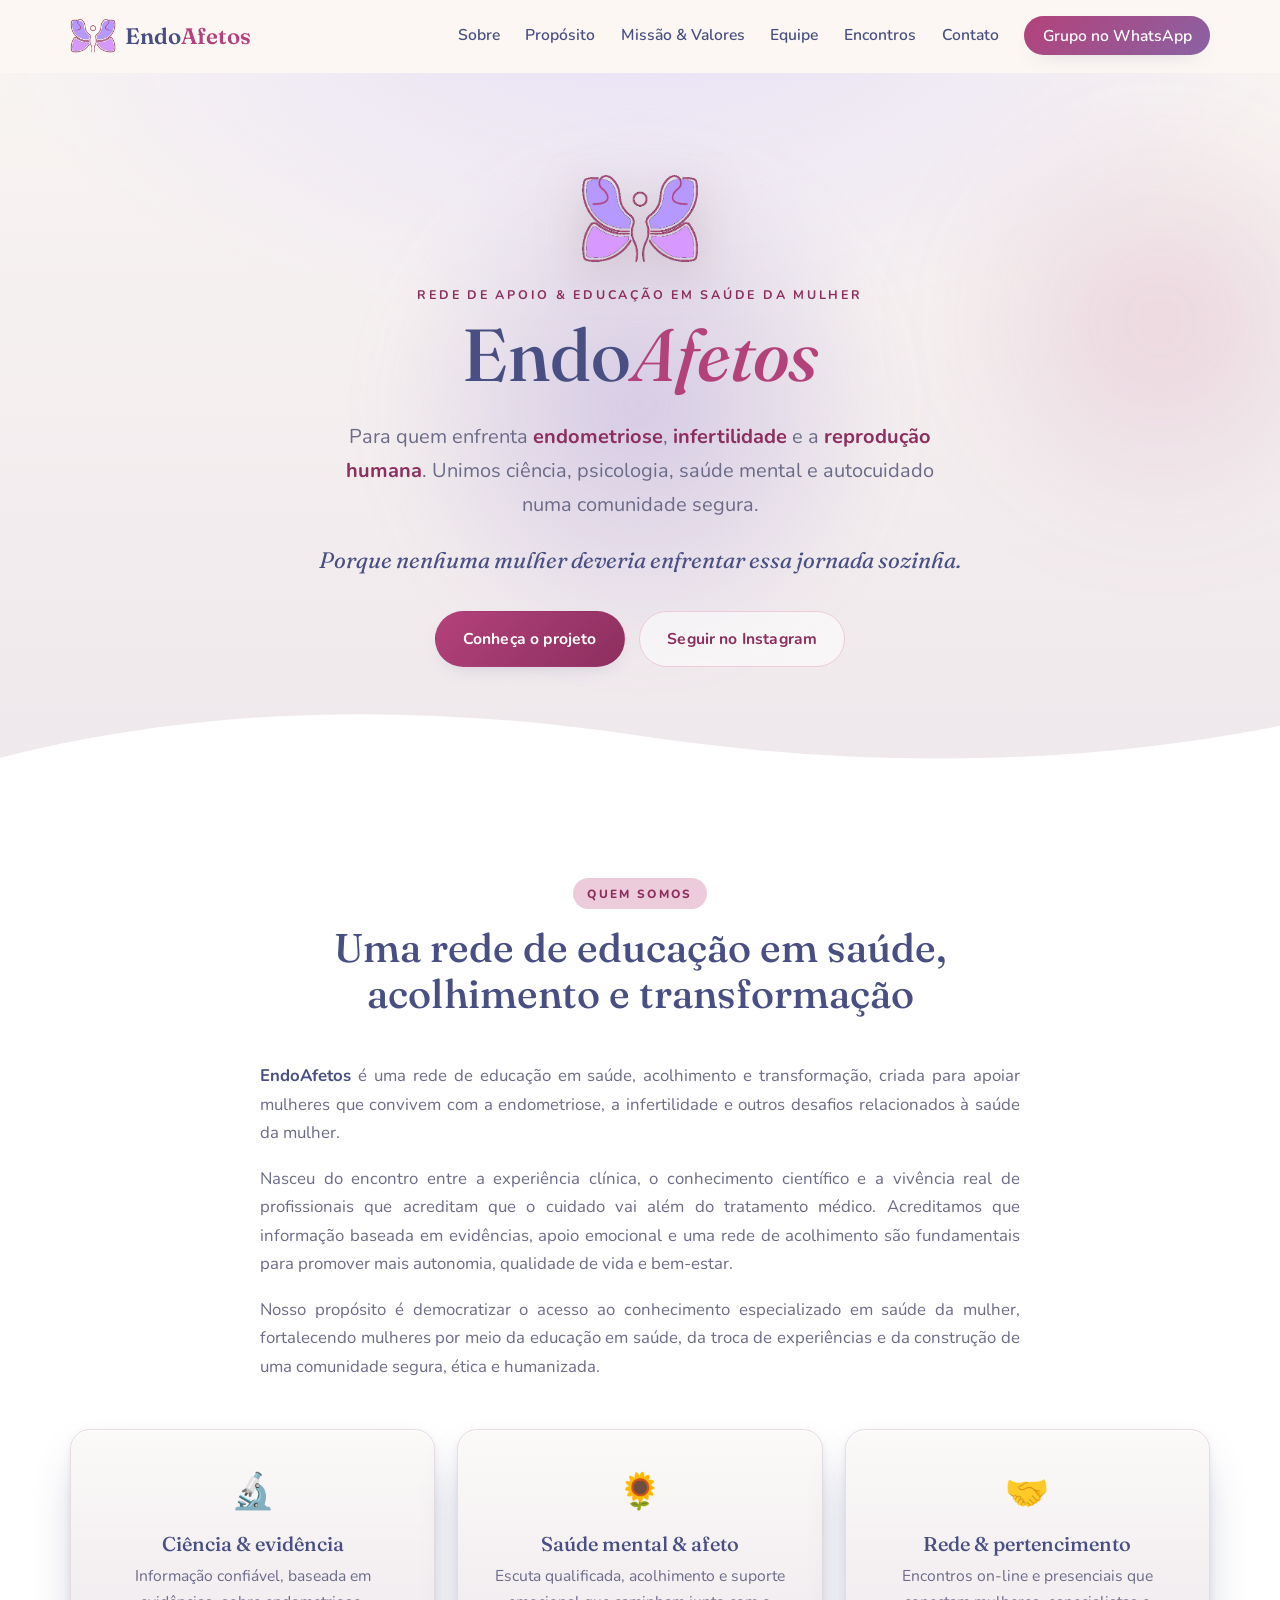
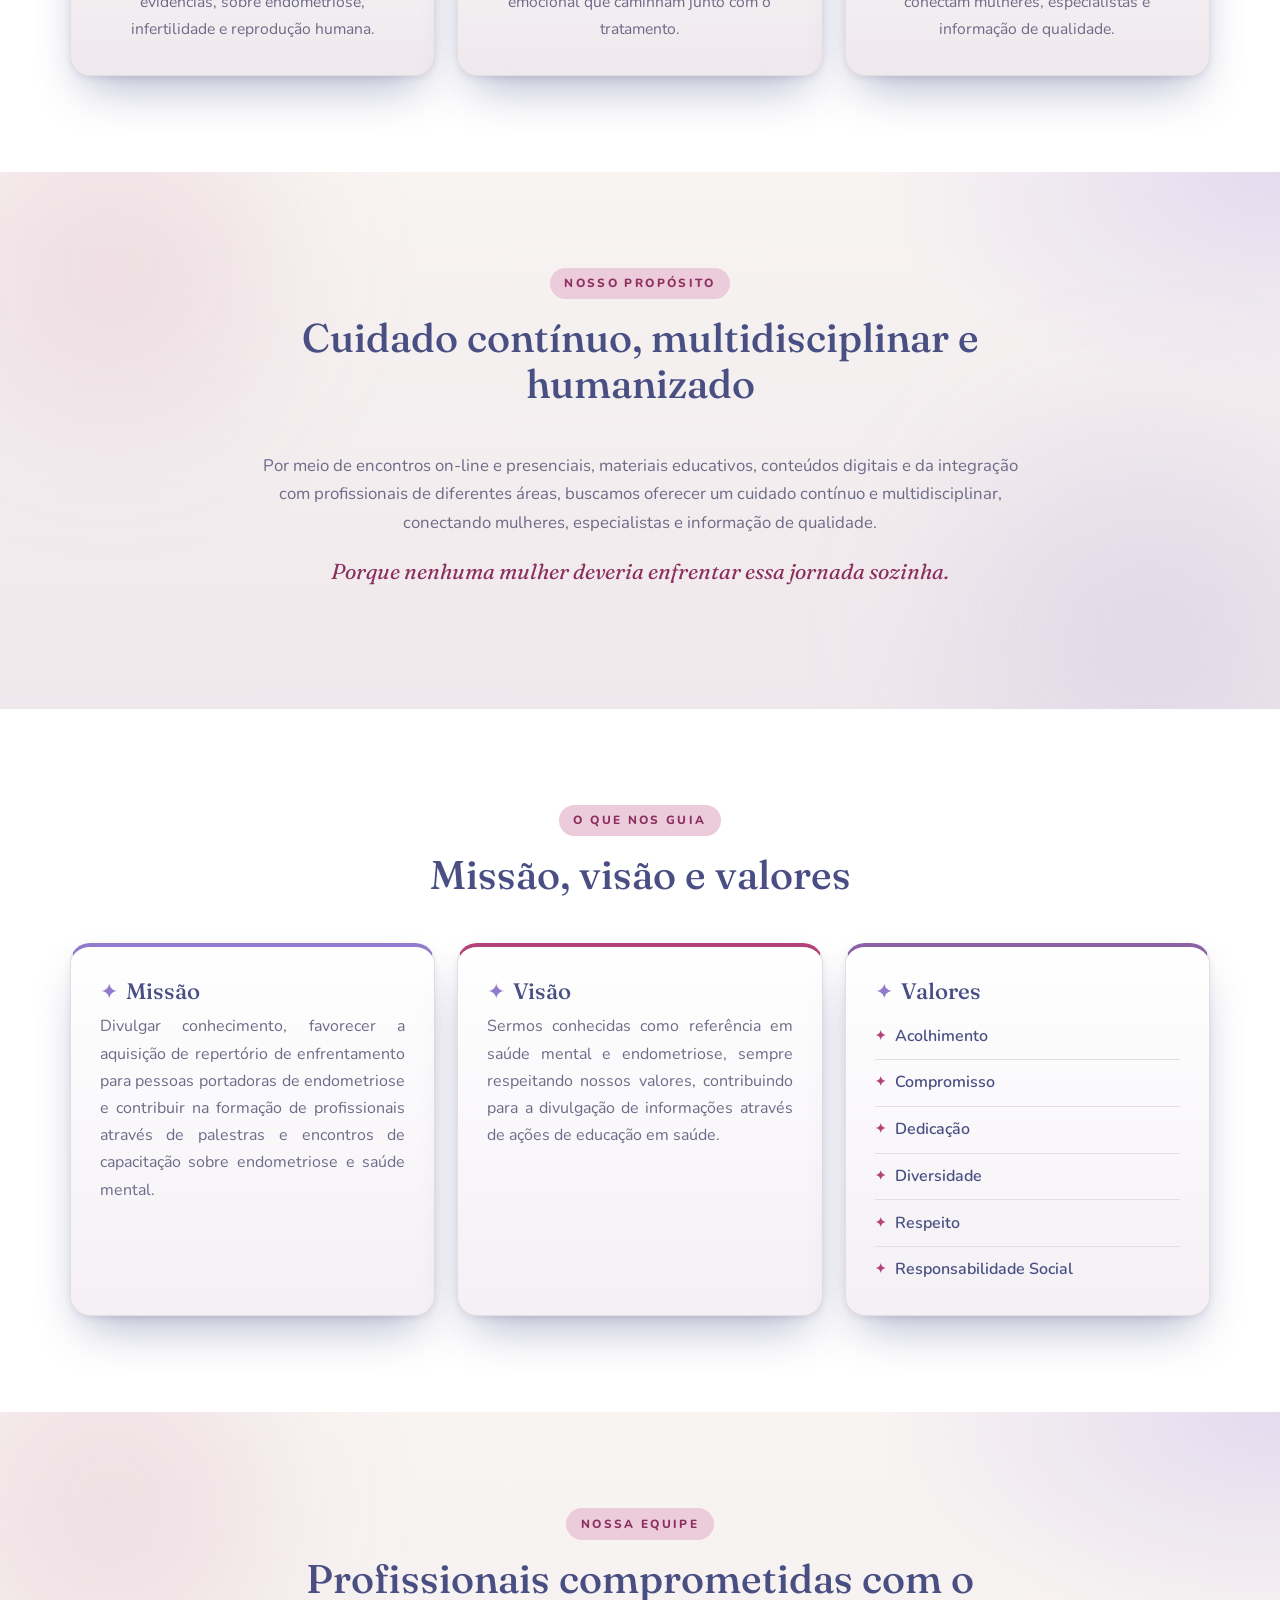
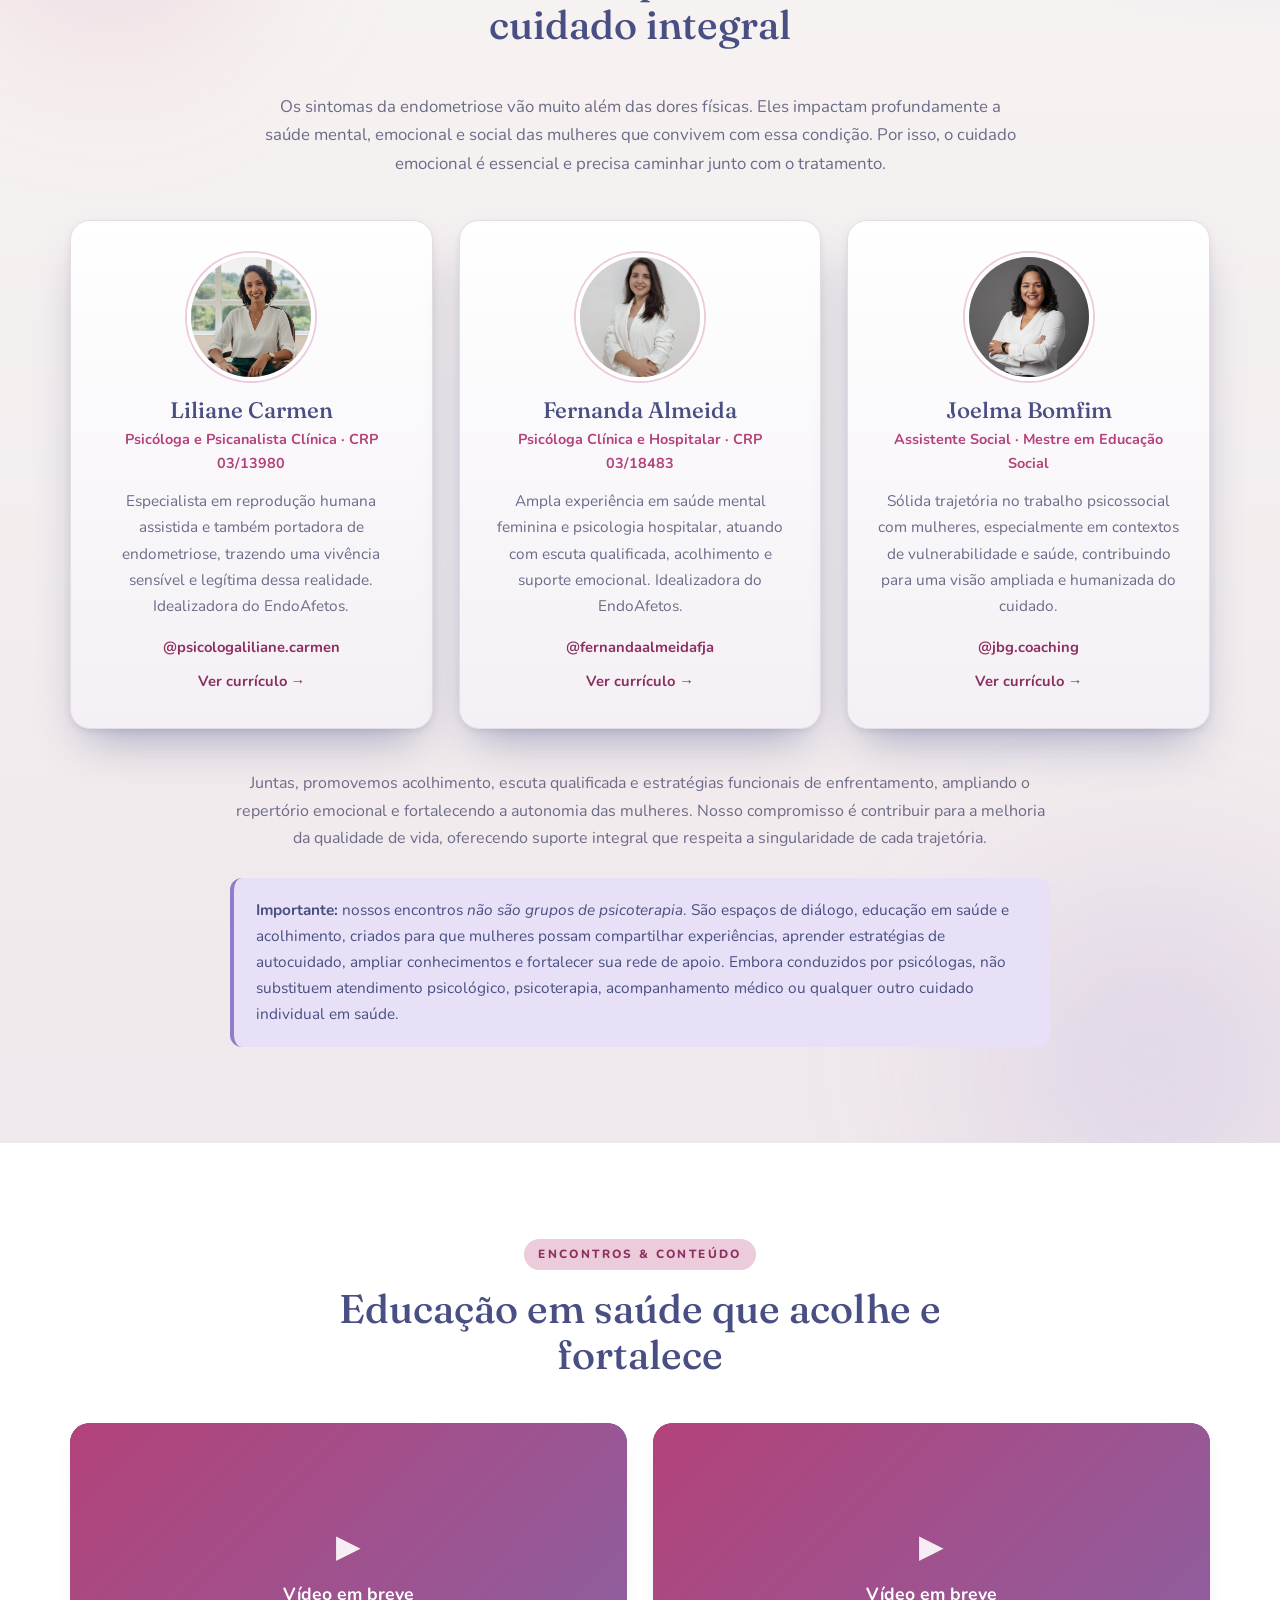
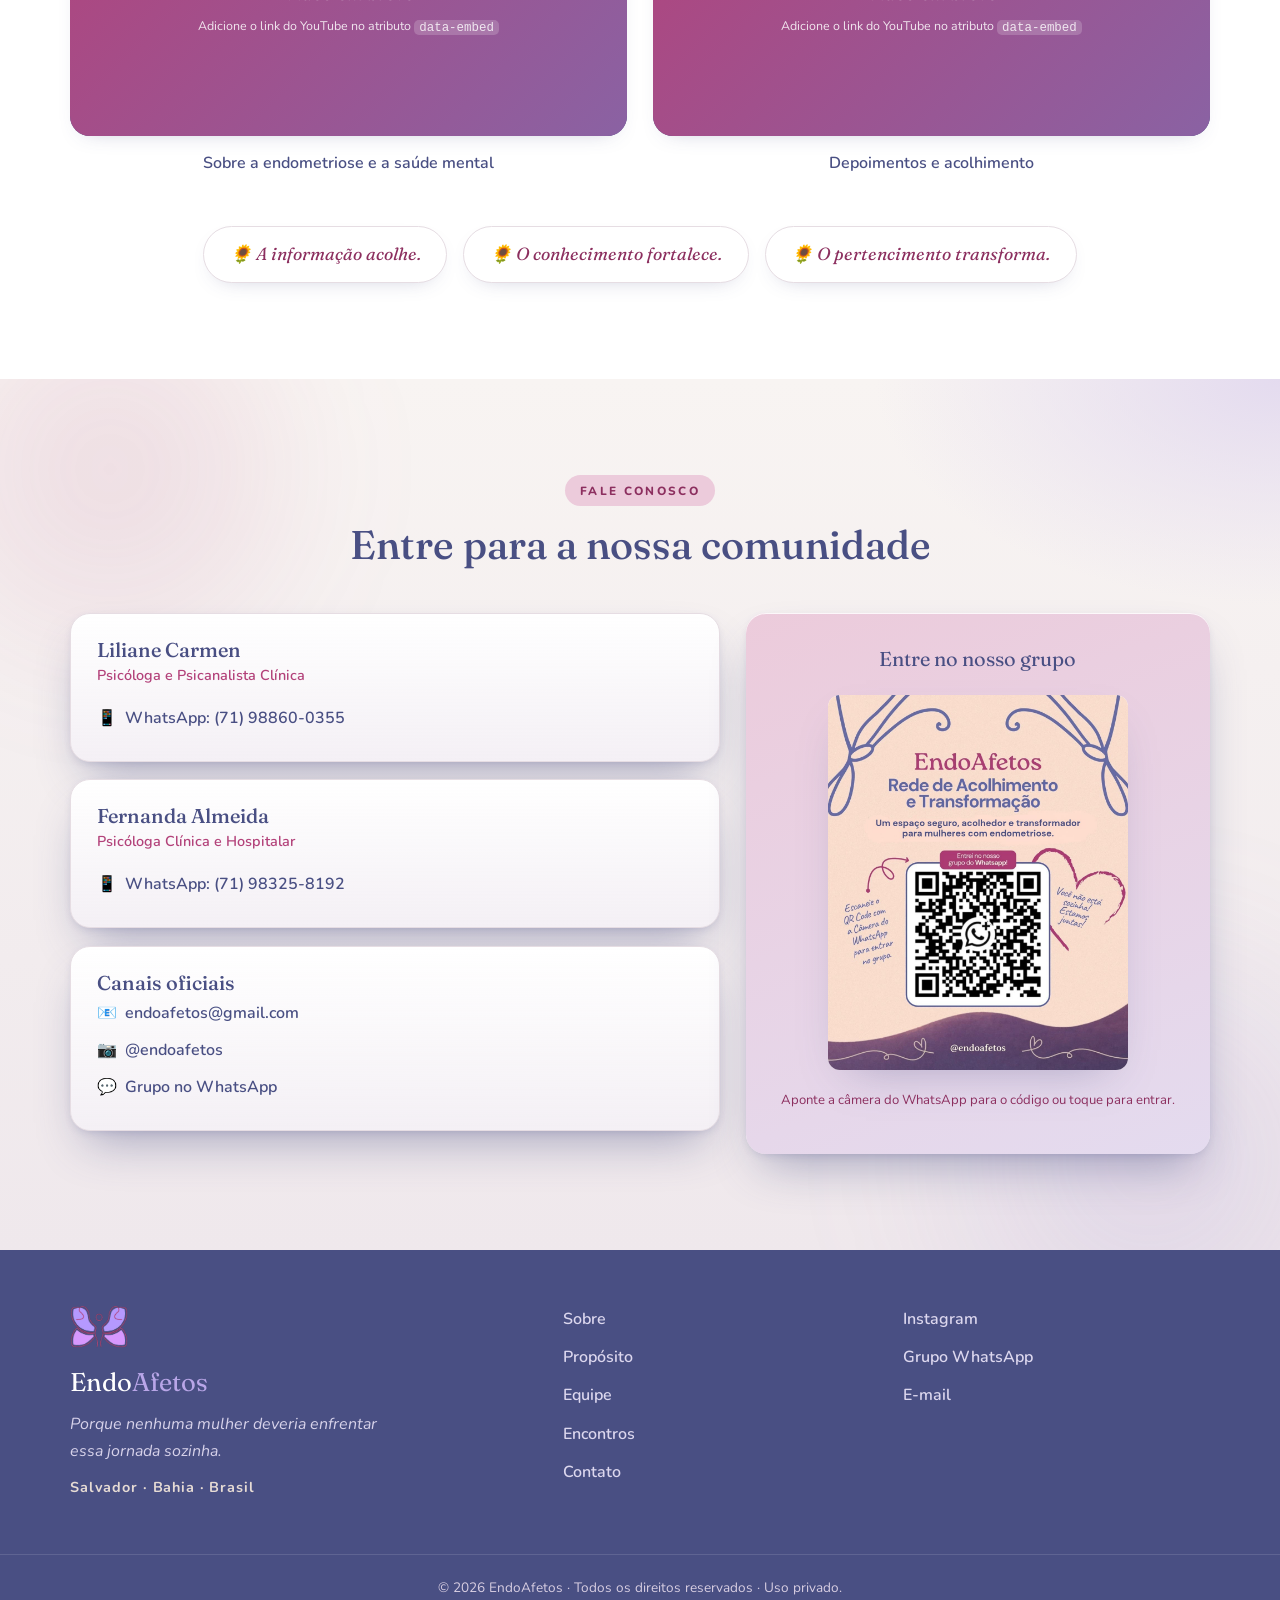
==== commit 4afebfb3: "seo: remove bloco oculto (visually-hidden) de palavras-chave Texto oculto nao ajuda o ranqueamento e" ====
--- a/index.html
+++ b/index.html
@@ -118,13 +118,6 @@
 
 <body>
 
-<!-- Bloco semântico de localização para indexação (acessível a leitores/rastreadores) -->
-<p class="visually-hidden">
-  EndoAfetos — rede de apoio e educação em saúde da mulher com atuação em Salvador, na Bahia, Brasil.
-  Endometriose, infertilidade, saúde mental feminina, psicologia na endometriose, reprodução humana e
-  autocuidado feminino. Comunidade para mulheres com endometriose e infertilidade em Salvador, Bahia, Brasil.
-</p>
-
 <!-- ============================================================= -->
 <!--  CABEÇALHO / NAVEGAÇÃO                                        -->
 <!-- ============================================================= -->
--- a/styles.css
+++ b/styles.css
@@ -245,11 +245,17 @@
 .mvv-card:hover { transform: translateY(-6px); box-shadow: var(--shadow); }
 .mvv-card h3 { font-size: 1.4rem; display: flex; align-items: center; gap: .5rem; }
 .mvv-card h3 span { color: var(--gold); }
-.mvv-card p { color: var(--ink-soft); margin: 0; }
-.value-list { list-style: none; padding: 0; margin: 0; display: flex; flex-wrap: wrap; gap: .55rem; }
+.mvv-card p { color: var(--ink-soft); margin: 0; text-align: justify; hyphens: auto; }
+/* Valores: lista alinhada e harmonizada, com marcador e fios sutis */
+.value-list { list-style: none; padding: 0; margin: 0; display: grid; gap: 0; }
 .value-list li {
-  background: var(--lavender-soft); color: var(--rose-dark);
-  padding: .4rem .9rem; border-radius: 999px; font-weight: 600; font-size: .92rem;
+  display: flex; align-items: center; gap: .6rem;
+  color: var(--ink); font-weight: 600; font-size: 1rem;
+  padding: .58rem 0; border-bottom: 1px solid var(--line);
+}
+.value-list li:last-child { border-bottom: 0; padding-bottom: 0; }
+.value-list li::before {
+  content: "✦"; color: var(--rose); font-size: .82rem; line-height: 1; flex: none;
 }
 
 /* =============================================================
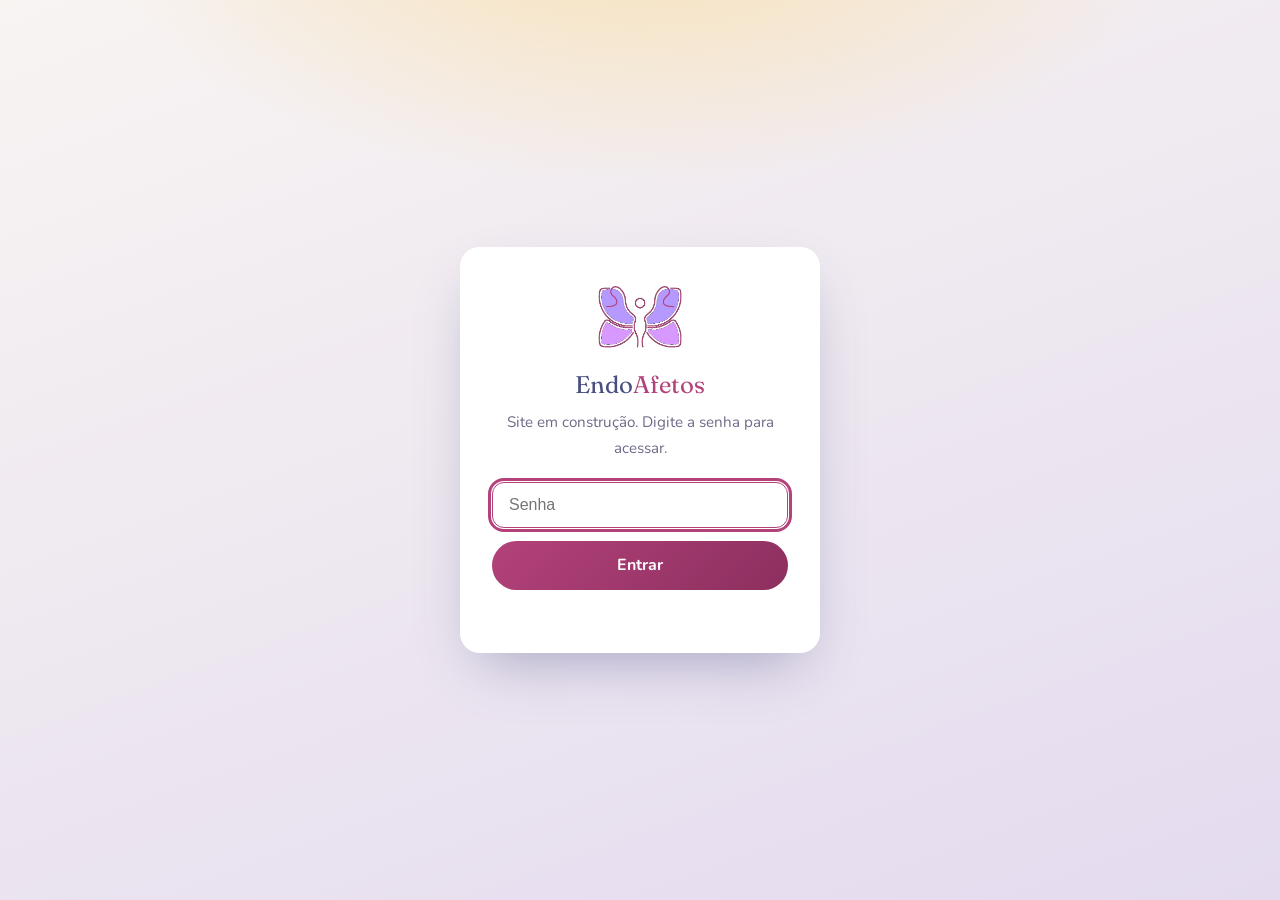
==== commit 5bf773b4: "feat: cortina de acesso (site em construcao) com senha do lado do cliente - Overlay que pede senha a" ====
--- a/index.html
+++ b/index.html
@@ -114,9 +114,82 @@
   ]
 }
 </script>
+
+<!-- Cortina de acesso (site em construção) — proteção leve do lado do cliente -->
+<style id="gate-style">
+  body:not(.unlocked) > header,
+  body:not(.unlocked) > main,
+  body:not(.unlocked) > footer,
+  body:not(.unlocked) > .to-top { display: none !important; }
+  #gate {
+    position: fixed; inset: 0; z-index: 9999; display: grid; place-items: center; padding: 1.25rem;
+    background:
+      radial-gradient(1000px 500px at 50% -10%, #f7e0b4 0%, transparent 55%),
+      linear-gradient(160deg, #f8f4f2 0%, #e4dbef 100%);
+    font-family: 'Nunito', -apple-system, 'Segoe UI', sans-serif;
+  }
+  body.unlocked #gate { display: none; }
+  .gate-card {
+    background: #fff; padding: 2.4rem 2rem; border-radius: 20px; text-align: center;
+    max-width: 360px; width: 100%;
+    box-shadow: inset 0 1px 0 rgba(255,255,255,.9), 0 24px 55px -20px rgba(73,79,131,.45);
+  }
+  .gate-card img { width: 86px; height: auto; margin: 0 auto 1rem; display: block; }
+  .gate-title { font-family: 'Fraunces', Georgia, serif; color: #494f83; font-size: 1.5rem; margin: 0 0 .25rem; }
+  .gate-title em { font-style: normal; color: #b3427a; }
+  .gate-card p { color: #6c6b88; font-size: .95rem; margin: 0 0 1.3rem; }
+  .gate-card input {
+    width: 100%; box-sizing: border-box; padding: .8rem 1rem; font-size: 1rem;
+    border: 1.5px solid #e6dde3; border-radius: 12px; margin-bottom: .8rem;
+  }
+  .gate-card input:focus { outline: 3px solid #b3427a; outline-offset: 1px; border-color: #b3427a; }
+  .gate-card button {
+    width: 100%; padding: .85rem; border: 0; border-radius: 999px; cursor: pointer;
+    font-family: inherit; font-weight: 700; font-size: 1rem; color: #fff;
+    background: linear-gradient(135deg, #b3427a 0%, #8c2f5f 100%);
+  }
+  .gate-err { color: #b3427a; font-size: .85rem; min-height: 1.1em; margin-top: .6rem; font-weight: 600; }
+</style>
 </head>
 
 <body>
+
+<!-- Cortina de acesso — site em construção (proteção leve; NÃO é segurança real) -->
+<div id="gate">
+  <form class="gate-card" id="gateForm" autocomplete="off">
+    <img src="assets/logo.png" alt="EndoAfetos" width="86" height="63" />
+    <div class="gate-title">Endo<em>Afetos</em></div>
+    <p>Site em construção. Digite a senha para acessar.</p>
+    <input type="password" id="gatePass" placeholder="Senha" aria-label="Senha" autocomplete="off" />
+    <button type="submit">Entrar</button>
+    <div class="gate-err" id="gateErr" role="alert"></div>
+  </form>
+</div>
+<script>
+(function () {
+  var HASH = "cbeb918de9fecb47c589bde19bbadf2f66db911b6097d417ddfa71dc09d243ab";
+  var KEY = "endoafetos_site_unlocked";
+  function unlock() { document.body.classList.add('unlocked'); }
+  if (sessionStorage.getItem(KEY) === HASH) { unlock(); }
+  async function sha256(str) {
+    var buf = await crypto.subtle.digest('SHA-256', new TextEncoder().encode(str));
+    return Array.from(new Uint8Array(buf)).map(function (b) { return b.toString(16).padStart(2, '0'); }).join('');
+  }
+  document.addEventListener('DOMContentLoaded', function () {
+    var form = document.getElementById('gateForm');
+    var input = document.getElementById('gatePass');
+    var err = document.getElementById('gateErr');
+    if (!document.body.classList.contains('unlocked') && input) { input.focus(); }
+    if (!form) { return; }
+    form.addEventListener('submit', async function (e) {
+      e.preventDefault();
+      var h = await sha256(input.value);
+      if (h === HASH) { sessionStorage.setItem(KEY, HASH); unlock(); }
+      else { err.textContent = 'Senha incorreta.'; input.value = ''; input.focus(); }
+    });
+  });
+})();
+</script>
 
 <!-- ============================================================= -->
 <!--  CABEÇALHO / NAVEGAÇÃO                                        -->
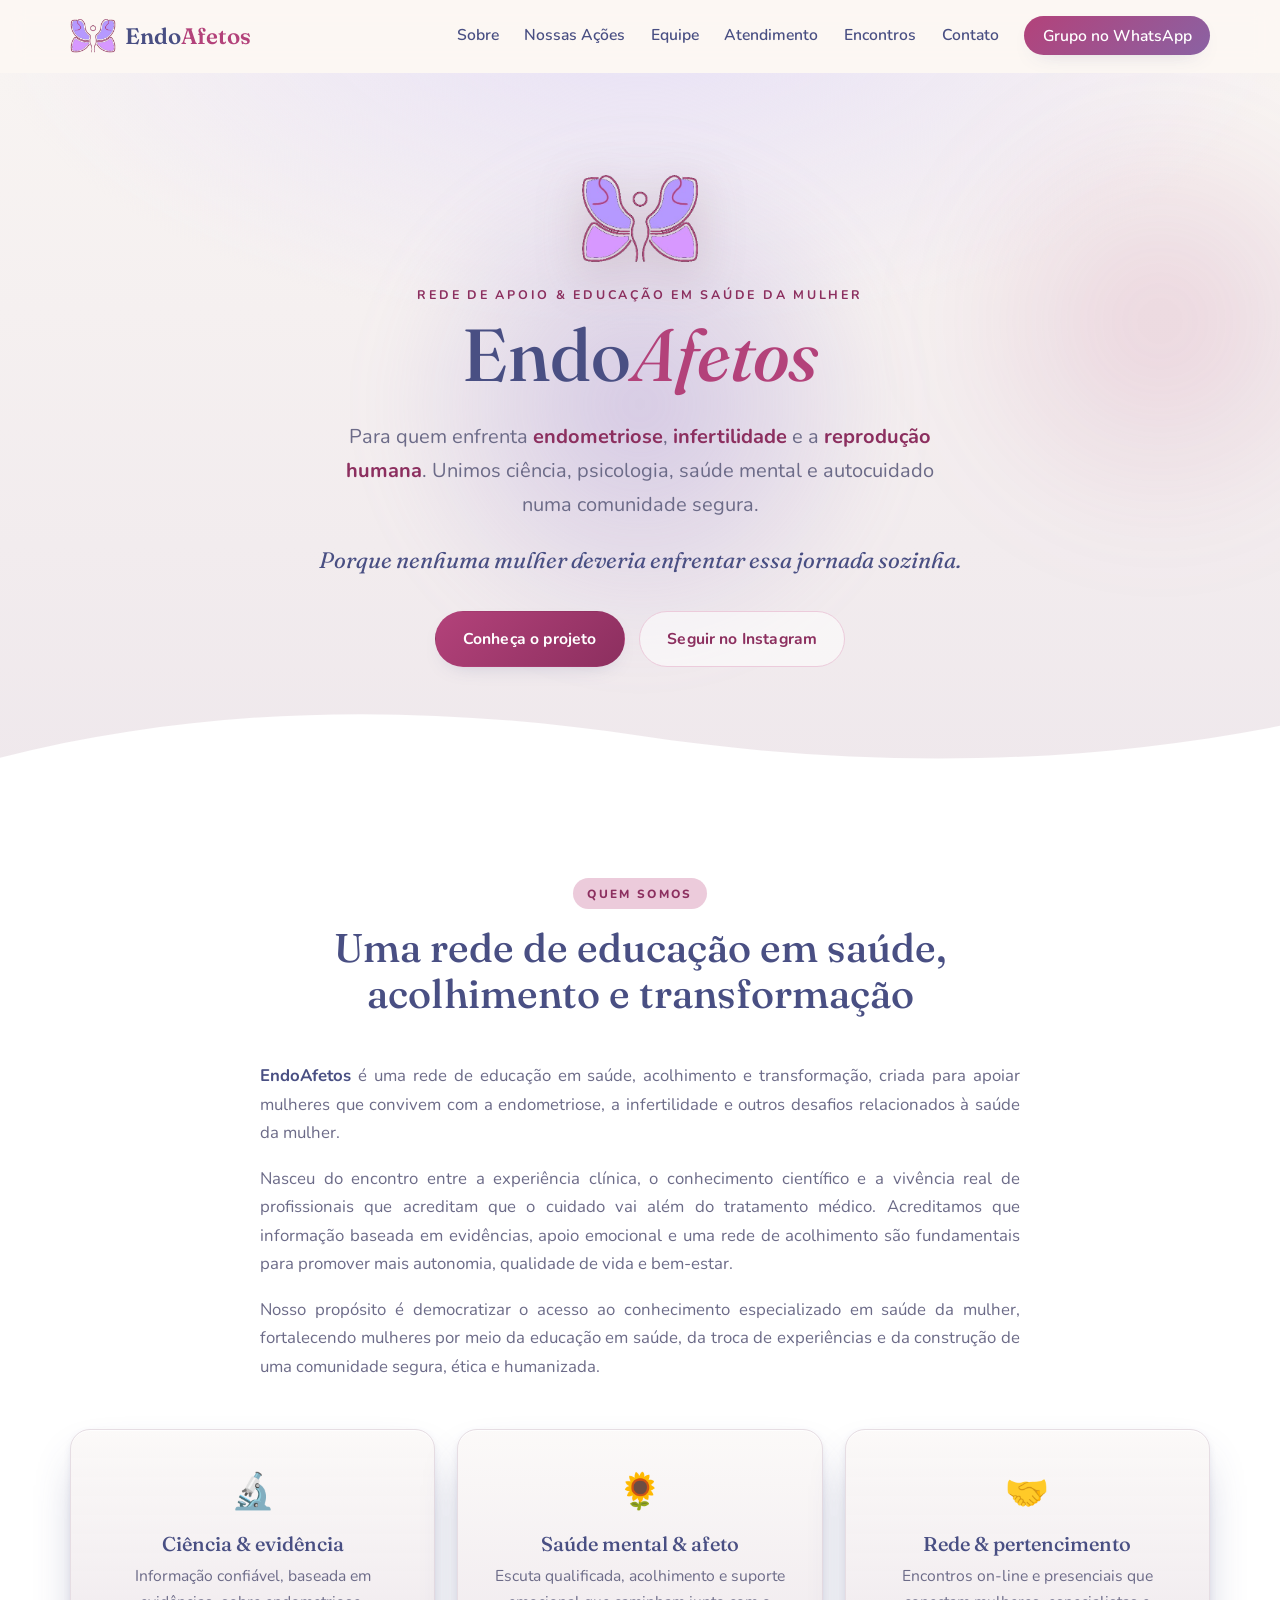
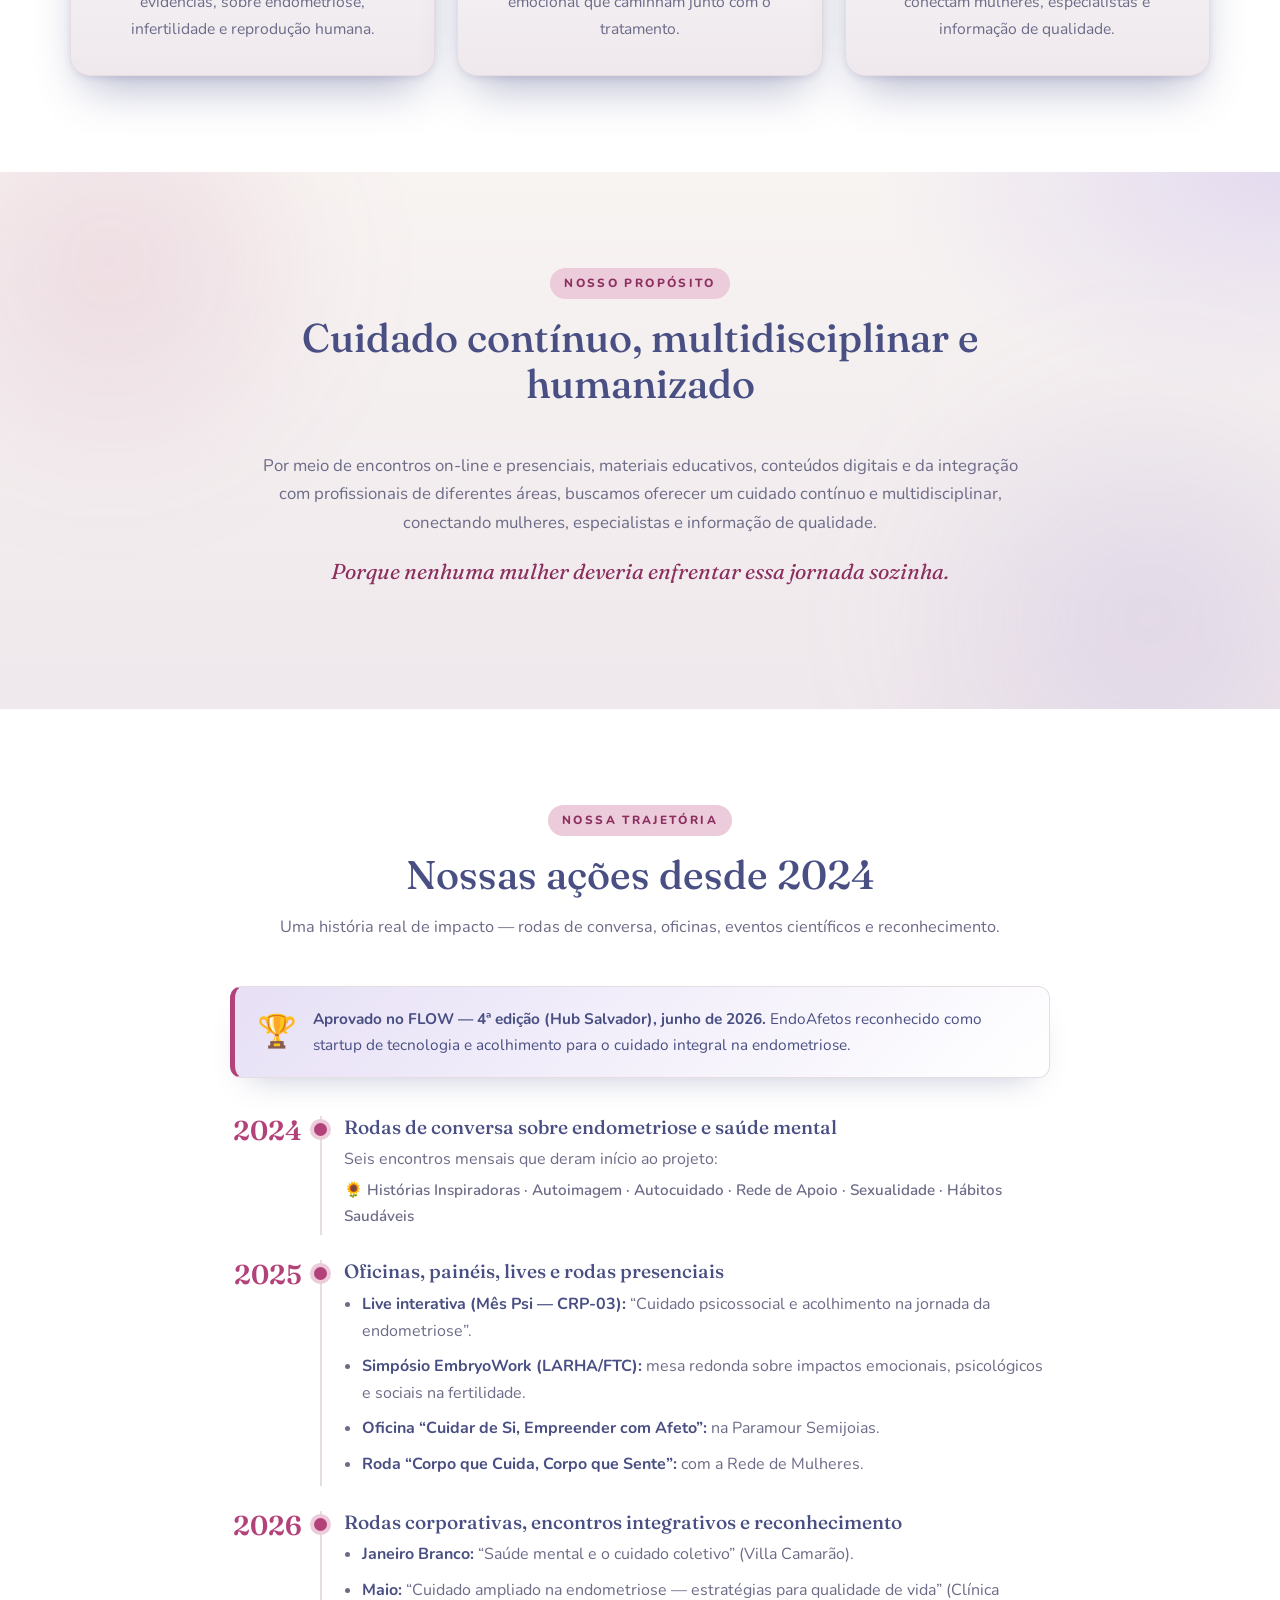
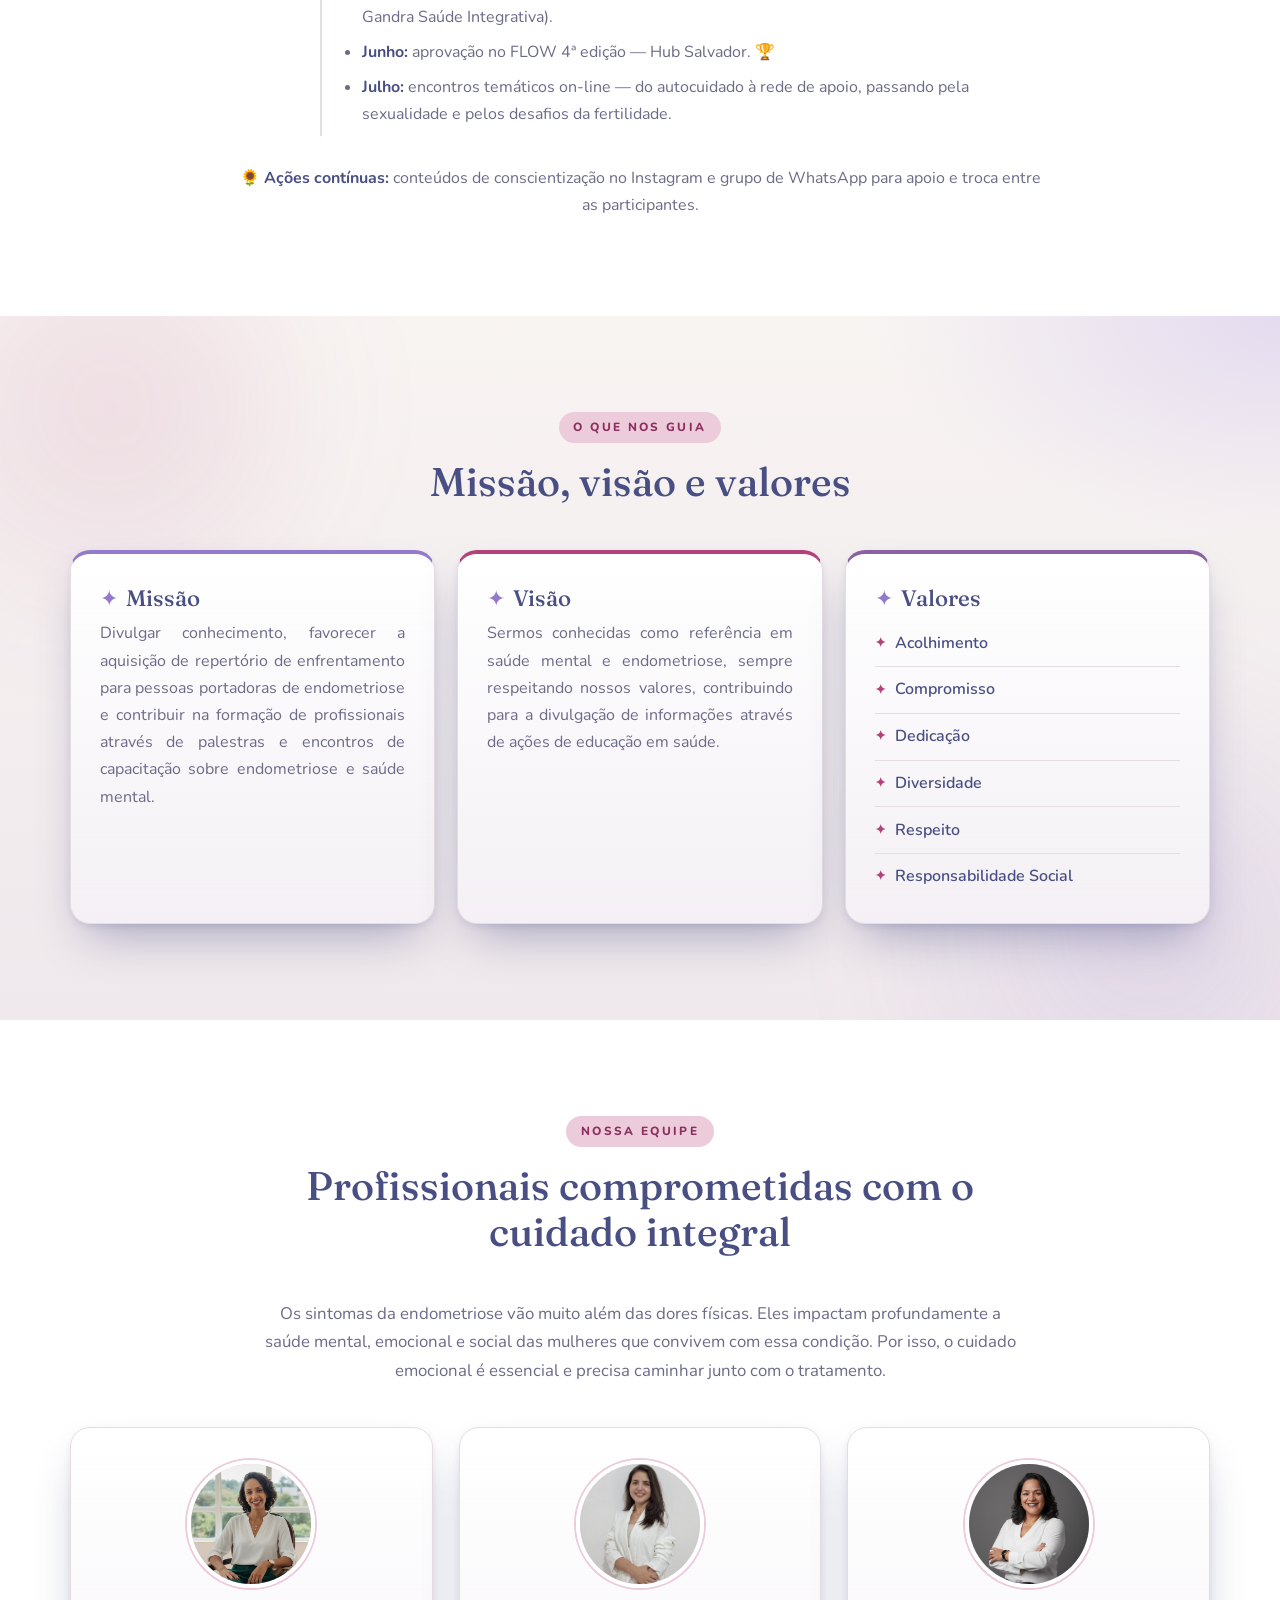
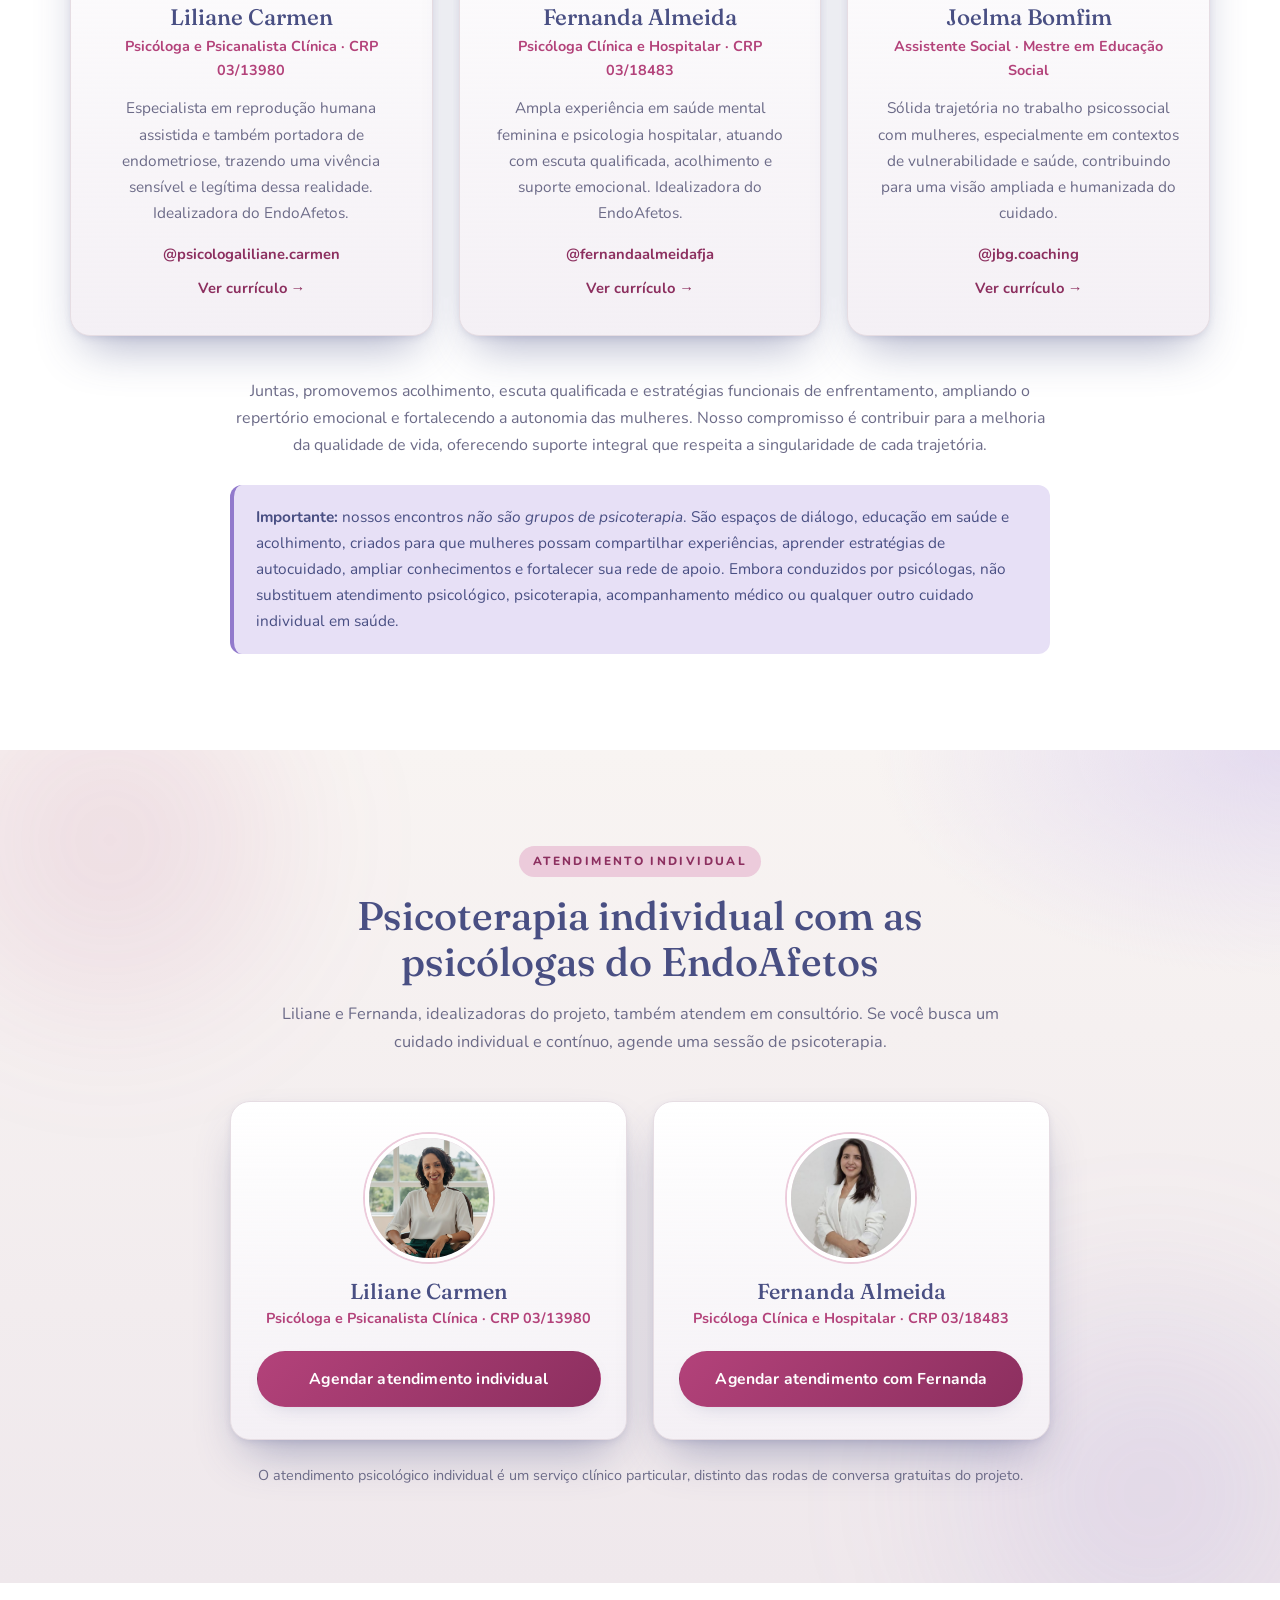
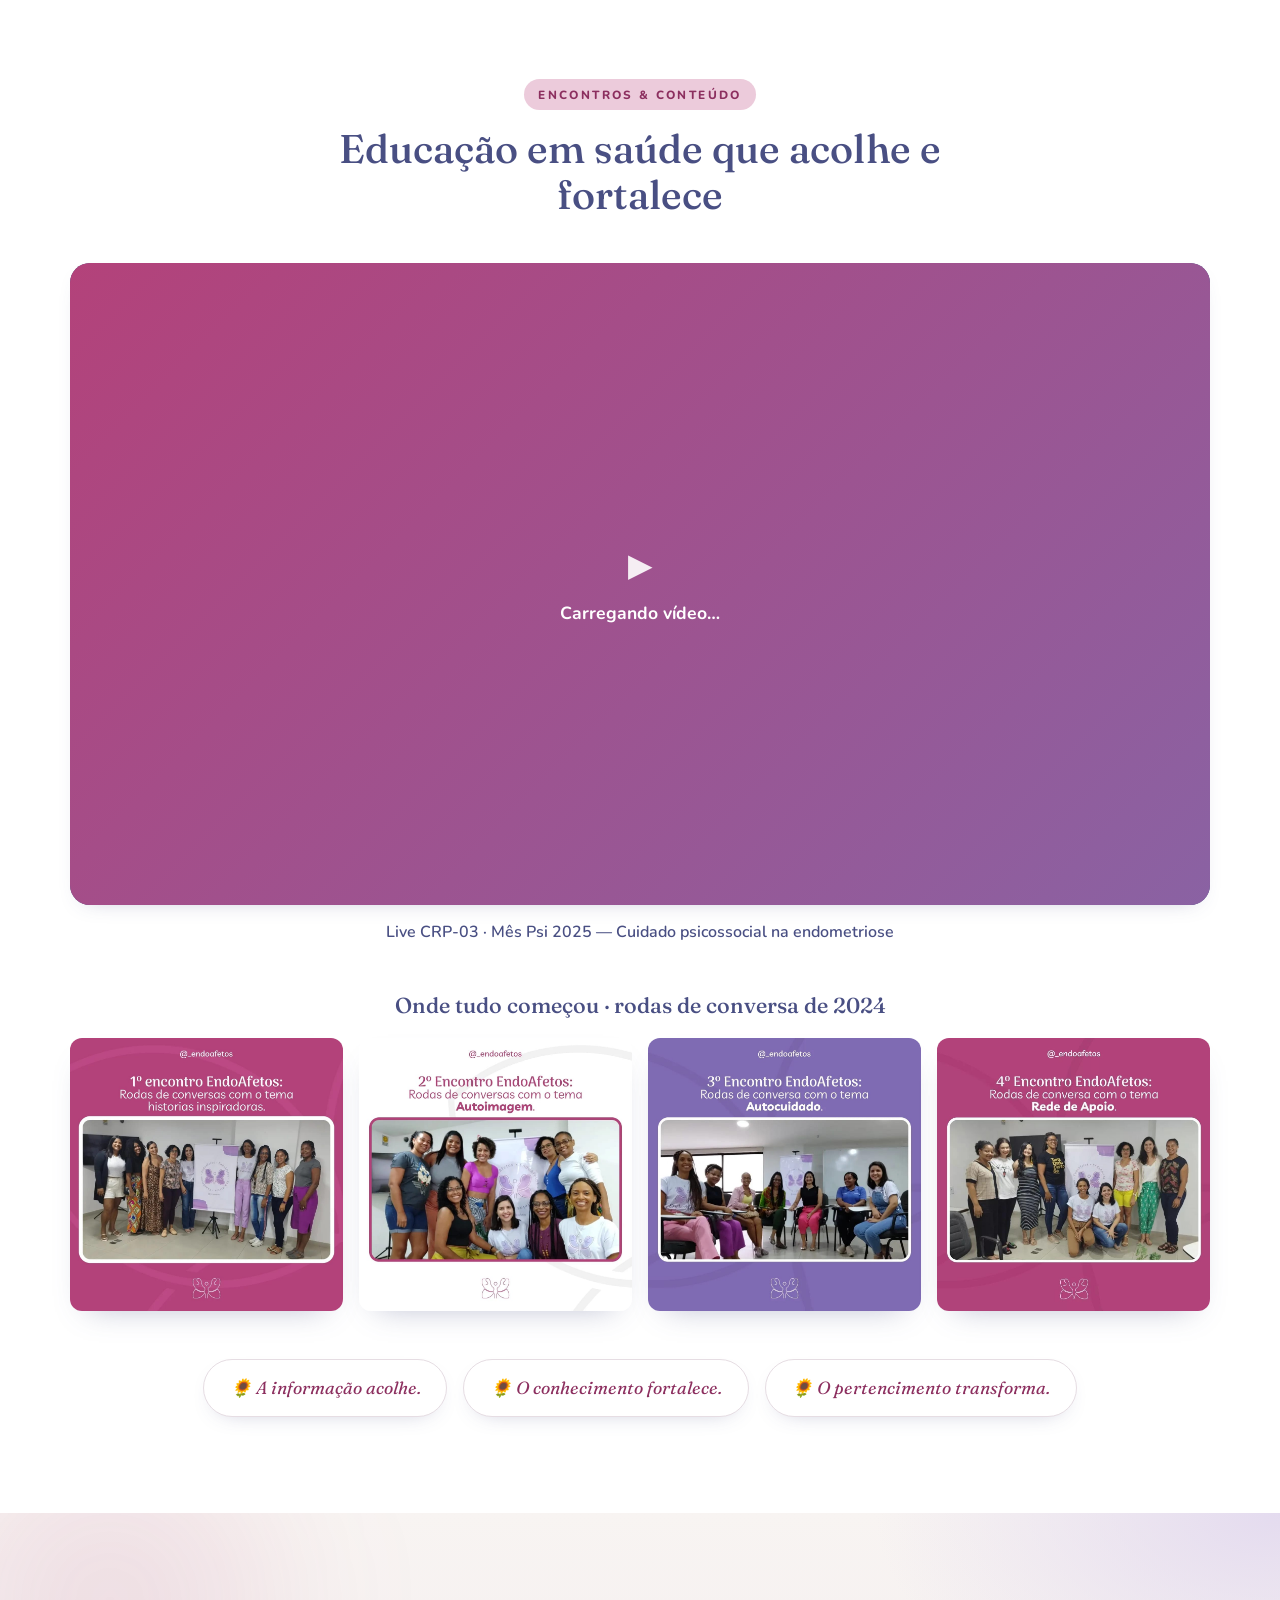
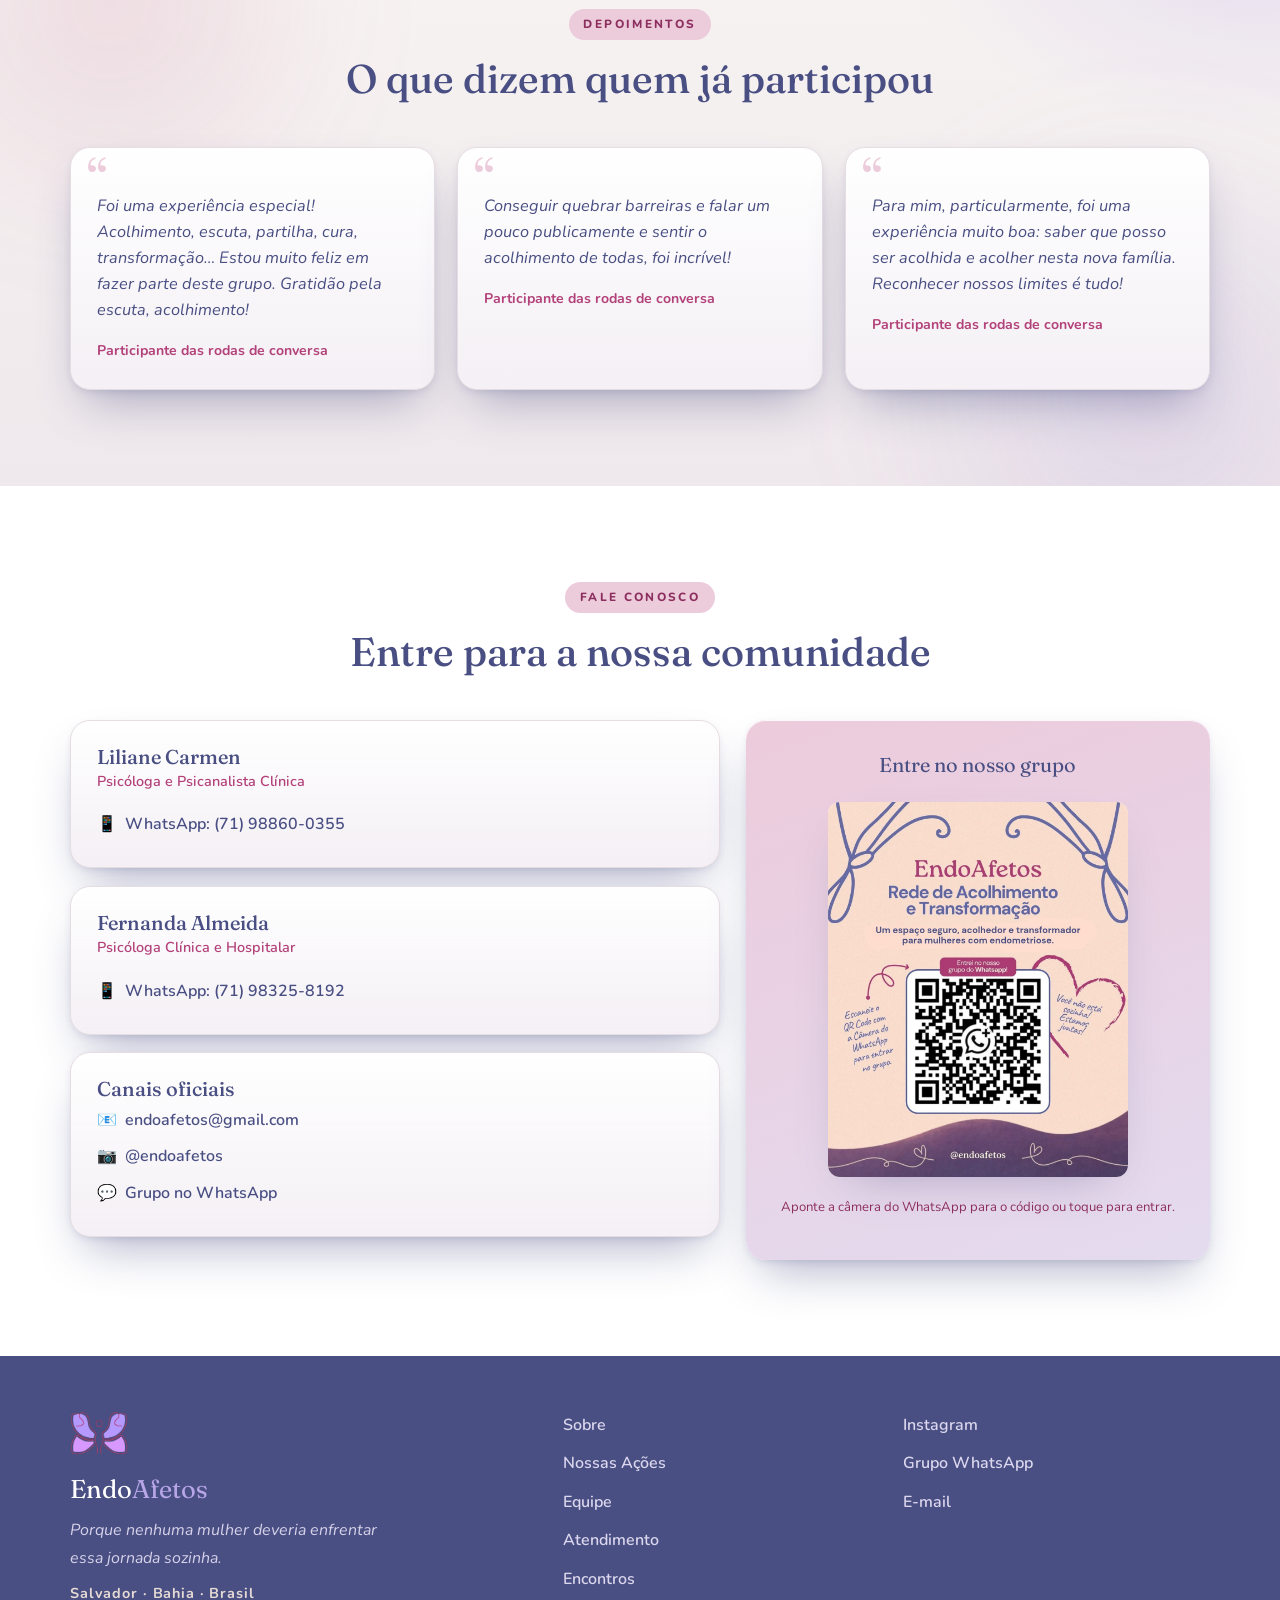
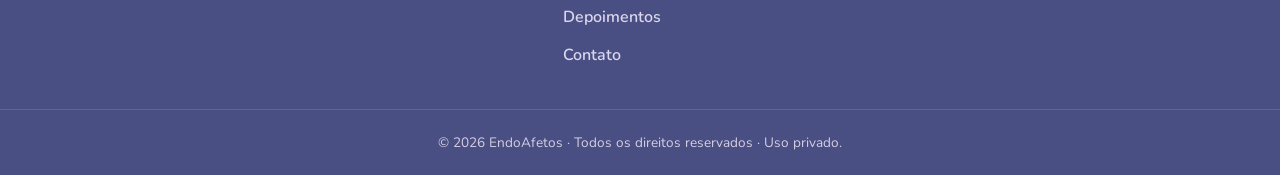
==== commit 708e8e56: "feat: novas secoes + remove cortina (site publico exposto) - Nova secao "Nossas Acoes" (linha do tem" ====
--- a/index.html
+++ b/index.html
@@ -114,82 +114,9 @@
   ]
 }
 </script>
-
-<!-- Cortina de acesso (site em construção) — proteção leve do lado do cliente -->
-<style id="gate-style">
-  body:not(.unlocked) > header,
-  body:not(.unlocked) > main,
-  body:not(.unlocked) > footer,
-  body:not(.unlocked) > .to-top { display: none !important; }
-  #gate {
-    position: fixed; inset: 0; z-index: 9999; display: grid; place-items: center; padding: 1.25rem;
-    background:
-      radial-gradient(1000px 500px at 50% -10%, #f7e0b4 0%, transparent 55%),
-      linear-gradient(160deg, #f8f4f2 0%, #e4dbef 100%);
-    font-family: 'Nunito', -apple-system, 'Segoe UI', sans-serif;
-  }
-  body.unlocked #gate { display: none; }
-  .gate-card {
-    background: #fff; padding: 2.4rem 2rem; border-radius: 20px; text-align: center;
-    max-width: 360px; width: 100%;
-    box-shadow: inset 0 1px 0 rgba(255,255,255,.9), 0 24px 55px -20px rgba(73,79,131,.45);
-  }
-  .gate-card img { width: 86px; height: auto; margin: 0 auto 1rem; display: block; }
-  .gate-title { font-family: 'Fraunces', Georgia, serif; color: #494f83; font-size: 1.5rem; margin: 0 0 .25rem; }
-  .gate-title em { font-style: normal; color: #b3427a; }
-  .gate-card p { color: #6c6b88; font-size: .95rem; margin: 0 0 1.3rem; }
-  .gate-card input {
-    width: 100%; box-sizing: border-box; padding: .8rem 1rem; font-size: 1rem;
-    border: 1.5px solid #e6dde3; border-radius: 12px; margin-bottom: .8rem;
-  }
-  .gate-card input:focus { outline: 3px solid #b3427a; outline-offset: 1px; border-color: #b3427a; }
-  .gate-card button {
-    width: 100%; padding: .85rem; border: 0; border-radius: 999px; cursor: pointer;
-    font-family: inherit; font-weight: 700; font-size: 1rem; color: #fff;
-    background: linear-gradient(135deg, #b3427a 0%, #8c2f5f 100%);
-  }
-  .gate-err { color: #b3427a; font-size: .85rem; min-height: 1.1em; margin-top: .6rem; font-weight: 600; }
-</style>
 </head>
 
 <body>
-
-<!-- Cortina de acesso — site em construção (proteção leve; NÃO é segurança real) -->
-<div id="gate">
-  <form class="gate-card" id="gateForm" autocomplete="off">
-    <img src="assets/logo.png" alt="EndoAfetos" width="86" height="63" />
-    <div class="gate-title">Endo<em>Afetos</em></div>
-    <p>Site em construção. Digite a senha para acessar.</p>
-    <input type="password" id="gatePass" placeholder="Senha" aria-label="Senha" autocomplete="off" />
-    <button type="submit">Entrar</button>
-    <div class="gate-err" id="gateErr" role="alert"></div>
-  </form>
-</div>
-<script>
-(function () {
-  var HASH = "cbeb918de9fecb47c589bde19bbadf2f66db911b6097d417ddfa71dc09d243ab";
-  var KEY = "endoafetos_site_unlocked";
-  function unlock() { document.body.classList.add('unlocked'); }
-  if (sessionStorage.getItem(KEY) === HASH) { unlock(); }
-  async function sha256(str) {
-    var buf = await crypto.subtle.digest('SHA-256', new TextEncoder().encode(str));
-    return Array.from(new Uint8Array(buf)).map(function (b) { return b.toString(16).padStart(2, '0'); }).join('');
-  }
-  document.addEventListener('DOMContentLoaded', function () {
-    var form = document.getElementById('gateForm');
-    var input = document.getElementById('gatePass');
-    var err = document.getElementById('gateErr');
-    if (!document.body.classList.contains('unlocked') && input) { input.focus(); }
-    if (!form) { return; }
-    form.addEventListener('submit', async function (e) {
-      e.preventDefault();
-      var h = await sha256(input.value);
-      if (h === HASH) { sessionStorage.setItem(KEY, HASH); unlock(); }
-      else { err.textContent = 'Senha incorreta.'; input.value = ''; input.focus(); }
-    });
-  });
-})();
-</script>
 
 <!-- ============================================================= -->
 <!--  CABEÇALHO / NAVEGAÇÃO                                        -->
@@ -207,9 +134,9 @@
 
     <ul class="nav__menu" id="navMenu">
       <li><a href="#sobre">Sobre</a></li>
-      <li><a href="#proposito">Propósito</a></li>
-      <li><a href="#mvv">Missão &amp; Valores</a></li>
+      <li><a href="#acoes">Nossas Ações</a></li>
       <li><a href="#equipe">Equipe</a></li>
+      <li><a href="#atendimento">Atendimento</a></li>
       <li><a href="#encontros">Encontros</a></li>
       <li><a href="#contato">Contato</a></li>
       <li>
@@ -312,8 +239,66 @@
     </div>
   </section>
 
+  <!-- ===================== NOSSAS AÇÕES ===================== -->
+  <section class="section" id="acoes">
+    <div class="container">
+      <div class="section__head reveal">
+        <span class="kicker">Nossa trajetória</span>
+        <h2>Nossas ações desde 2024</h2>
+        <p>Uma história real de impacto — rodas de conversa, oficinas, eventos científicos e reconhecimento.</p>
+      </div>
+
+      <div class="badge-highlight reveal">
+        <span class="badge-highlight__icon" aria-hidden="true">🏆</span>
+        <div>
+          <strong>Aprovado no FLOW — 4ª edição (Hub Salvador), junho de 2026.</strong>
+          EndoAfetos reconhecido como startup de tecnologia e acolhimento para o cuidado integral na endometriose.
+        </div>
+      </div>
+
+      <div class="timeline">
+        <div class="tl-year reveal">
+          <div class="tl-year__label">2024</div>
+          <div class="tl-year__body">
+            <h3>Rodas de conversa sobre endometriose e saúde mental</h3>
+            <p>Seis encontros mensais que deram início ao projeto:</p>
+            <p class="tl-themes"><span aria-hidden="true">🌻</span> Histórias Inspiradoras · Autoimagem · Autocuidado · Rede de Apoio · Sexualidade · Hábitos Saudáveis</p>
+          </div>
+        </div>
+
+        <div class="tl-year reveal">
+          <div class="tl-year__label">2025</div>
+          <div class="tl-year__body">
+            <h3>Oficinas, painéis, lives e rodas presenciais</h3>
+            <ul class="tl-list">
+              <li><strong>Live interativa (Mês Psi — CRP-03):</strong> “Cuidado psicossocial e acolhimento na jornada da endometriose”.</li>
+              <li><strong>Simpósio EmbryoWork (LARHA/FTC):</strong> mesa redonda sobre impactos emocionais, psicológicos e sociais na fertilidade.</li>
+              <li><strong>Oficina “Cuidar de Si, Empreender com Afeto”:</strong> na Paramour Semijoias.</li>
+              <li><strong>Roda “Corpo que Cuida, Corpo que Sente”:</strong> com a Rede de Mulheres.</li>
+            </ul>
+          </div>
+        </div>
+
+        <div class="tl-year reveal">
+          <div class="tl-year__label">2026</div>
+          <div class="tl-year__body">
+            <h3>Rodas corporativas, encontros integrativos e reconhecimento</h3>
+            <ul class="tl-list">
+              <li><strong>Janeiro Branco:</strong> “Saúde mental e o cuidado coletivo” (Villa Camarão).</li>
+              <li><strong>Maio:</strong> “Cuidado ampliado na endometriose — estratégias para qualidade de vida” (Clínica Gandra Saúde Integrativa).</li>
+              <li><strong>Junho:</strong> aprovação no FLOW 4ª edição — Hub Salvador. 🏆</li>
+              <li><strong>Julho:</strong> encontros temáticos on-line — do autocuidado à rede de apoio, passando pela sexualidade e pelos desafios da fertilidade.</li>
+            </ul>
+          </div>
+        </div>
+      </div>
+
+      <p class="tl-continuous reveal"><span aria-hidden="true">🌻</span> <strong>Ações contínuas:</strong> conteúdos de conscientização no Instagram e grupo de WhatsApp para apoio e troca entre as participantes.</p>
+    </div>
+  </section>
+
   <!-- ===================== MISSÃO / VISÃO / VALORES ===================== -->
-  <section class="section" id="mvv">
+  <section class="section section--tint" id="mvv">
     <div class="container">
       <div class="section__head reveal">
         <span class="kicker">O que nos guia</span>
@@ -351,7 +336,7 @@
   </section>
 
   <!-- ===================== EQUIPE ===================== -->
-  <section class="section section--tint" id="equipe">
+  <section class="section" id="equipe">
     <div class="container">
       <div class="section__head reveal">
         <span class="kicker">Nossa equipe</span>
@@ -439,6 +424,39 @@
     </div>
   </section>
 
+  <!-- ===================== ATENDIMENTO PSICOLÓGICO ===================== -->
+  <section class="section section--tint" id="atendimento">
+    <div class="container">
+      <div class="section__head reveal">
+        <span class="kicker">Atendimento individual</span>
+        <h2>Psicoterapia individual com as psicólogas do EndoAfetos</h2>
+        <p>Liliane e Fernanda, idealizadoras do projeto, também atendem em consultório. Se você busca um cuidado individual e contínuo, agende uma sessão de psicoterapia.</p>
+      </div>
+
+      <div class="attend-grid">
+        <article class="attend-card reveal">
+          <div class="member__photo" data-initials="LC">
+            <img src="assets/LilianeCarmen.jpg" alt="Liliane Carmen" loading="lazy" onerror="this.style.display='none'" style="object-position:50% 10%" />
+          </div>
+          <h3>Liliane Carmen</h3>
+          <p class="attend-card__role">Psicóloga e Psicanalista Clínica · CRP 03/13980</p>
+          <a class="btn btn--primary" href="https://wa.me/5571988600355?text=Ol%C3%A1%2C%20Liliane!%20Gostaria%20de%20agendar%20um%20atendimento%20psicol%C3%B3gico%20individual." target="_blank" rel="noopener noreferrer">Agendar atendimento individual</a>
+        </article>
+
+        <article class="attend-card reveal">
+          <div class="member__photo" data-initials="FA">
+            <img src="assets/FernandaAlmeida.jpg" alt="Fernanda Almeida" loading="lazy" onerror="this.style.display='none'" style="object-position:50% 3%" />
+          </div>
+          <h3>Fernanda Almeida</h3>
+          <p class="attend-card__role">Psicóloga Clínica e Hospitalar · CRP 03/18483</p>
+          <a class="btn btn--primary" href="https://wa.me/5571983258192?text=Ol%C3%A1%2C%20Fernanda!%20Gostaria%20de%20agendar%20um%20atendimento%20psicol%C3%B3gico%20individual." target="_blank" rel="noopener noreferrer">Agendar atendimento com Fernanda</a>
+        </article>
+      </div>
+
+      <p class="attend-note reveal">O atendimento psicológico individual é um serviço clínico particular, distinto das rodas de conversa gratuitas do projeto.</p>
+    </div>
+  </section>
+
   <!-- ===================== ENCONTROS / CONTEÚDO ===================== -->
   <section class="section" id="encontros">
     <div class="container">
@@ -451,32 +469,34 @@
         <!-- Para publicar um vídeo: preencha data-embed com o link do YouTube no formato
              https://www.youtube.com/embed/ID_DO_VIDEO  (veja o README) -->
         <figure class="video reveal">
-          <div class="video__frame" data-embed="">
-            <iframe title="EndoAfetos — vídeo 1" src="" loading="lazy"
+          <div class="video__frame" data-embed="https://www.youtube.com/embed/Co_HKr2B40M">
+            <iframe title="Live CRP-03 — Cuidado psicossocial na endometriose" src="" loading="lazy"
               allow="accelerometer; autoplay; clipboard-write; encrypted-media; gyroscope; picture-in-picture"
               allowfullscreen></iframe>
             <div class="video__placeholder">
               <span aria-hidden="true">▶</span>
-              <p>Vídeo em breve</p>
-              <small>Adicione o link do YouTube no atributo <code>data-embed</code></small>
+              <p>Carregando vídeo…</p>
             </div>
           </div>
-          <figcaption>Sobre a endometriose e a saúde mental</figcaption>
+          <figcaption>Live CRP-03 · Mês Psi 2025 — Cuidado psicossocial na endometriose</figcaption>
         </figure>
-
-        <figure class="video reveal">
-          <div class="video__frame" data-embed="">
-            <iframe title="EndoAfetos — vídeo 2" src="" loading="lazy"
-              allow="accelerometer; autoplay; clipboard-write; encrypted-media; gyroscope; picture-in-picture"
-              allowfullscreen></iframe>
-            <div class="video__placeholder">
-              <span aria-hidden="true">▶</span>
-              <p>Vídeo em breve</p>
-              <small>Adicione o link do YouTube no atributo <code>data-embed</code></small>
-            </div>
-          </div>
-          <figcaption>Depoimentos e acolhimento</figcaption>
-        </figure>
+      </div>
+
+      <!-- Galeria dos encontros presenciais de 2024 -->
+      <h3 class="block-title reveal">Onde tudo começou · rodas de conversa de 2024</h3>
+      <div class="gallery reveal">
+        <a class="gallery__item" href="assets/Depoimentos/IMG-20260713-WA0001.jpg" target="_blank" rel="noopener noreferrer">
+          <img src="assets/Depoimentos/IMG-20260713-WA0001.jpg" alt="1º Encontro EndoAfetos — Histórias Inspiradoras" loading="lazy" />
+        </a>
+        <a class="gallery__item" href="assets/Depoimentos/IMG-20260713-WA0006.jpg" target="_blank" rel="noopener noreferrer">
+          <img src="assets/Depoimentos/IMG-20260713-WA0006.jpg" alt="2º Encontro EndoAfetos — Autoimagem" loading="lazy" />
+        </a>
+        <a class="gallery__item" href="assets/Depoimentos/IMG-20260713-WA0008.jpg" target="_blank" rel="noopener noreferrer">
+          <img src="assets/Depoimentos/IMG-20260713-WA0008.jpg" alt="3º Encontro EndoAfetos — Autocuidado" loading="lazy" />
+        </a>
+        <a class="gallery__item" href="assets/Depoimentos/IMG-20260713-WA0005.jpg" target="_blank" rel="noopener noreferrer">
+          <img src="assets/Depoimentos/IMG-20260713-WA0005.jpg" alt="4º Encontro EndoAfetos — Rede de Apoio" loading="lazy" />
+        </a>
       </div>
 
       <div class="pillars reveal">
@@ -487,8 +507,32 @@
     </div>
   </section>
 
+  <!-- ===================== DEPOIMENTOS ===================== -->
+  <section class="section section--tint" id="depoimentos">
+    <div class="container">
+      <div class="section__head reveal">
+        <span class="kicker">Depoimentos</span>
+        <h2>O que dizem quem já participou</h2>
+      </div>
+      <div class="testi-grid">
+        <figure class="testi reveal">
+          <blockquote>Foi uma experiência especial! Acolhimento, escuta, partilha, cura, transformação… Estou muito feliz em fazer parte deste grupo. Gratidão pela escuta, acolhimento!</blockquote>
+          <figcaption>Participante das rodas de conversa</figcaption>
+        </figure>
+        <figure class="testi reveal">
+          <blockquote>Conseguir quebrar barreiras e falar um pouco publicamente e sentir o acolhimento de todas, foi incrível!</blockquote>
+          <figcaption>Participante das rodas de conversa</figcaption>
+        </figure>
+        <figure class="testi reveal">
+          <blockquote>Para mim, particularmente, foi uma experiência muito boa: saber que posso ser acolhida e acolher nesta nova família. Reconhecer nossos limites é tudo!</blockquote>
+          <figcaption>Participante das rodas de conversa</figcaption>
+        </figure>
+      </div>
+    </div>
+  </section>
+
   <!-- ===================== CONTATO ===================== -->
-  <section class="section section--tint" id="contato">
+  <section class="section" id="contato">
     <div class="container">
       <div class="section__head reveal">
         <span class="kicker">Fale conosco</span>
@@ -551,9 +595,11 @@
     </div>
     <nav class="footer__nav" aria-label="Navegação do rodapé">
       <a href="#sobre">Sobre</a>
-      <a href="#proposito">Propósito</a>
+      <a href="#acoes">Nossas Ações</a>
       <a href="#equipe">Equipe</a>
+      <a href="#atendimento">Atendimento</a>
       <a href="#encontros">Encontros</a>
+      <a href="#depoimentos">Depoimentos</a>
       <a href="#contato">Contato</a>
     </nav>
     <div class="footer__social">
--- a/styles.css
+++ b/styles.css
@@ -484,6 +484,77 @@
 .reveal.is-visible { opacity: 1; transform: none; }
 
 /* =============================================================
+   NOVAS SEÇÕES — trajetória, atendimento, galeria, depoimentos
+   ============================================================= */
+.section__head p { color: var(--ink-soft); font-size: 1.02rem; margin: .4rem 0 0; }
+
+/* Destaque (reconhecimento FLOW) */
+.badge-highlight {
+  display: flex; align-items: center; gap: 1rem;
+  max-width: 820px; margin: 0 auto; padding: 1.1rem 1.4rem;
+  background: linear-gradient(135deg, var(--gold-soft) 0%, #fff 100%);
+  border: 1px solid var(--line); border-left: 5px solid var(--rose);
+  border-radius: var(--radius-sm);
+  box-shadow: 0 16px 34px -20px rgba(73, 79, 131, .4);
+}
+.badge-highlight__icon { font-size: 2rem; flex: none; }
+.badge-highlight strong { color: var(--ink); }
+.badge-highlight div { color: var(--ink); font-size: .96rem; }
+
+/* Linha do tempo */
+.timeline { max-width: 820px; margin: 2.4rem auto 0; display: grid; gap: 1.6rem; }
+.tl-year { display: grid; grid-template-columns: 72px 1fr; gap: 1.1rem; }
+.tl-year__label { font-family: var(--serif); font-size: 1.7rem; font-weight: 600; color: var(--rose); text-align: right; line-height: 1.1; }
+.tl-year__body { border-left: 2px solid var(--line); padding-left: 1.4rem; position: relative; }
+.tl-year__body::before {
+  content: ""; position: absolute; left: -8px; top: .4rem;
+  width: 13px; height: 13px; border-radius: 50%;
+  background: var(--rose); box-shadow: 0 0 0 4px var(--rose-soft);
+}
+.tl-year__body h3 { font-size: 1.2rem; margin: 0 0 .5rem; }
+.tl-year__body > p { color: var(--ink-soft); margin: 0 0 .3rem; }
+.tl-themes { margin: 0; color: var(--rose-dark); font-weight: 600; font-size: .95rem; }
+.tl-list { margin: 0; padding-left: 1.1rem; color: var(--ink-soft); }
+.tl-list li { margin-bottom: .5rem; }
+.tl-list strong { color: var(--ink); }
+.tl-continuous { max-width: 820px; margin: 1.8rem auto 0; text-align: center; color: var(--ink-soft); }
+.tl-continuous strong { color: var(--ink); }
+
+/* Atendimento individual */
+.attend-grid { display: grid; grid-template-columns: repeat(auto-fit, minmax(280px, 1fr)); gap: 1.6rem; max-width: 820px; margin: 2.4rem auto 0; }
+.attend-card {
+  background: #fff; background-image: linear-gradient(180deg, rgba(255,255,255,.9), rgba(233,225,235,.5));
+  border: 1px solid var(--line); border-radius: var(--radius); padding: 2rem 1.6rem; text-align: center;
+  box-shadow: inset 0 1px 0 rgba(255,255,255,.85), 0 3px 8px -3px rgba(73,79,131,.22), 0 24px 48px -16px rgba(73,79,131,.46);
+}
+.attend-card h3 { font-size: 1.35rem; margin: .2rem 0 .1rem; }
+.attend-card__role { color: var(--rose); font-weight: 700; font-size: .9rem; margin-bottom: 1.3rem; }
+.attend-card .btn { width: 100%; }
+.attend-note { max-width: 820px; margin: 1.4rem auto 0; text-align: center; color: var(--ink-soft); font-size: .9rem; }
+
+/* Galeria dos encontros */
+.block-title { text-align: center; font-size: 1.35rem; margin: 3rem 0 1.2rem; color: var(--ink); }
+.gallery { display: grid; grid-template-columns: repeat(auto-fit, minmax(200px, 1fr)); gap: 1rem; }
+.gallery__item { display: block; aspect-ratio: 1 / 1; border-radius: var(--radius-sm); overflow: hidden; box-shadow: 0 14px 30px -18px rgba(73, 79, 131, .4); }
+.gallery__item img { width: 100%; height: 100%; object-fit: cover; display: block; transition: transform .4s ease; }
+.gallery__item:hover img { transform: scale(1.05); }
+
+/* Depoimentos */
+.testi-grid { display: grid; grid-template-columns: repeat(auto-fit, minmax(260px, 1fr)); gap: 1.4rem; margin-top: 2.4rem; }
+.testi {
+  margin: 0; position: relative;
+  background: #fff; background-image: linear-gradient(180deg, rgba(255,255,255,.9), rgba(233,225,235,.5));
+  border: 1px solid var(--line); border-radius: var(--radius); padding: 2.2rem 1.6rem 1.6rem;
+  box-shadow: inset 0 1px 0 rgba(255,255,255,.85), 0 3px 8px -3px rgba(73,79,131,.22), 0 24px 48px -16px rgba(73,79,131,.46);
+}
+.testi::before {
+  content: "\201C"; position: absolute; top: .3rem; left: 1rem;
+  font-family: var(--serif); font-size: 3.4rem; line-height: 1; color: var(--rose-soft);
+}
+.testi blockquote { margin: .6rem 0 1rem; color: var(--ink); font-style: italic; font-size: 1.02rem; line-height: 1.6; }
+.testi figcaption { color: var(--rose); font-weight: 700; font-size: .88rem; }
+
+/* =============================================================
    RESPONSIVO
    ============================================================= */
 @media (max-width: 900px) {
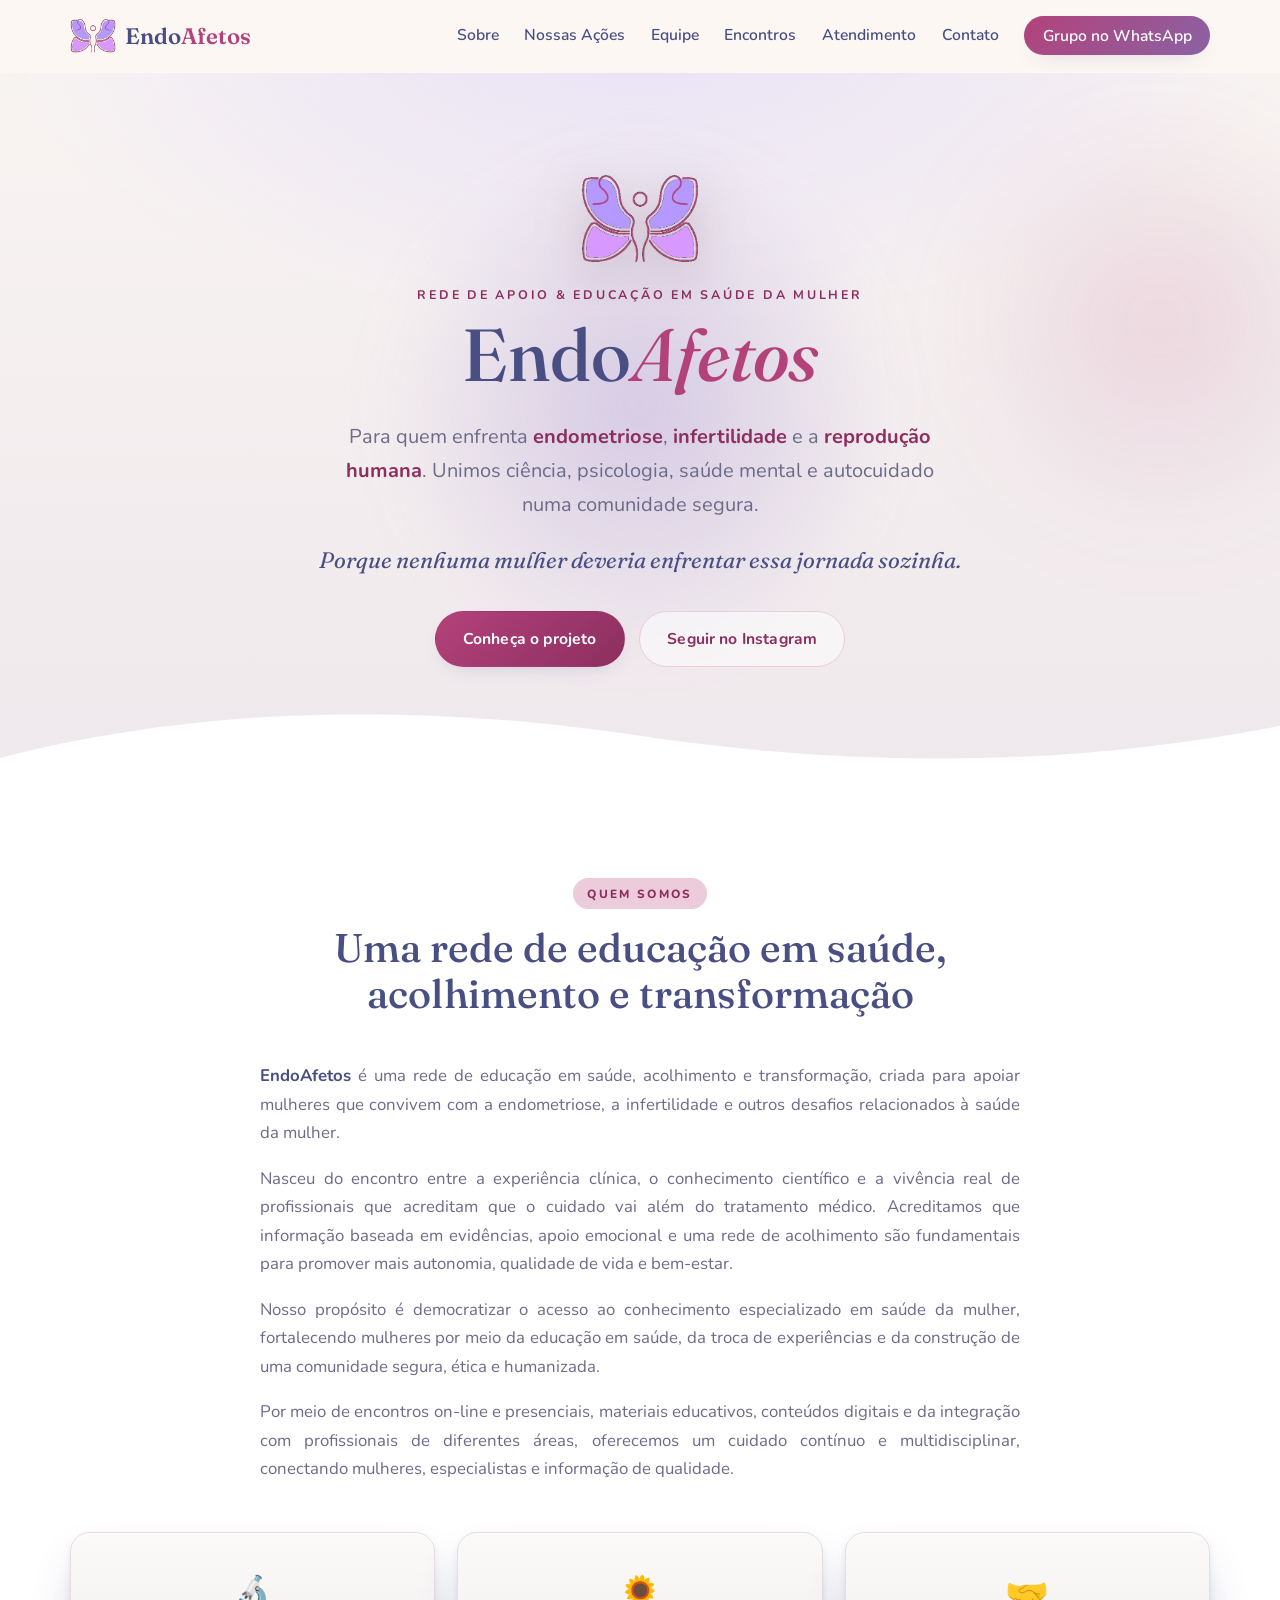
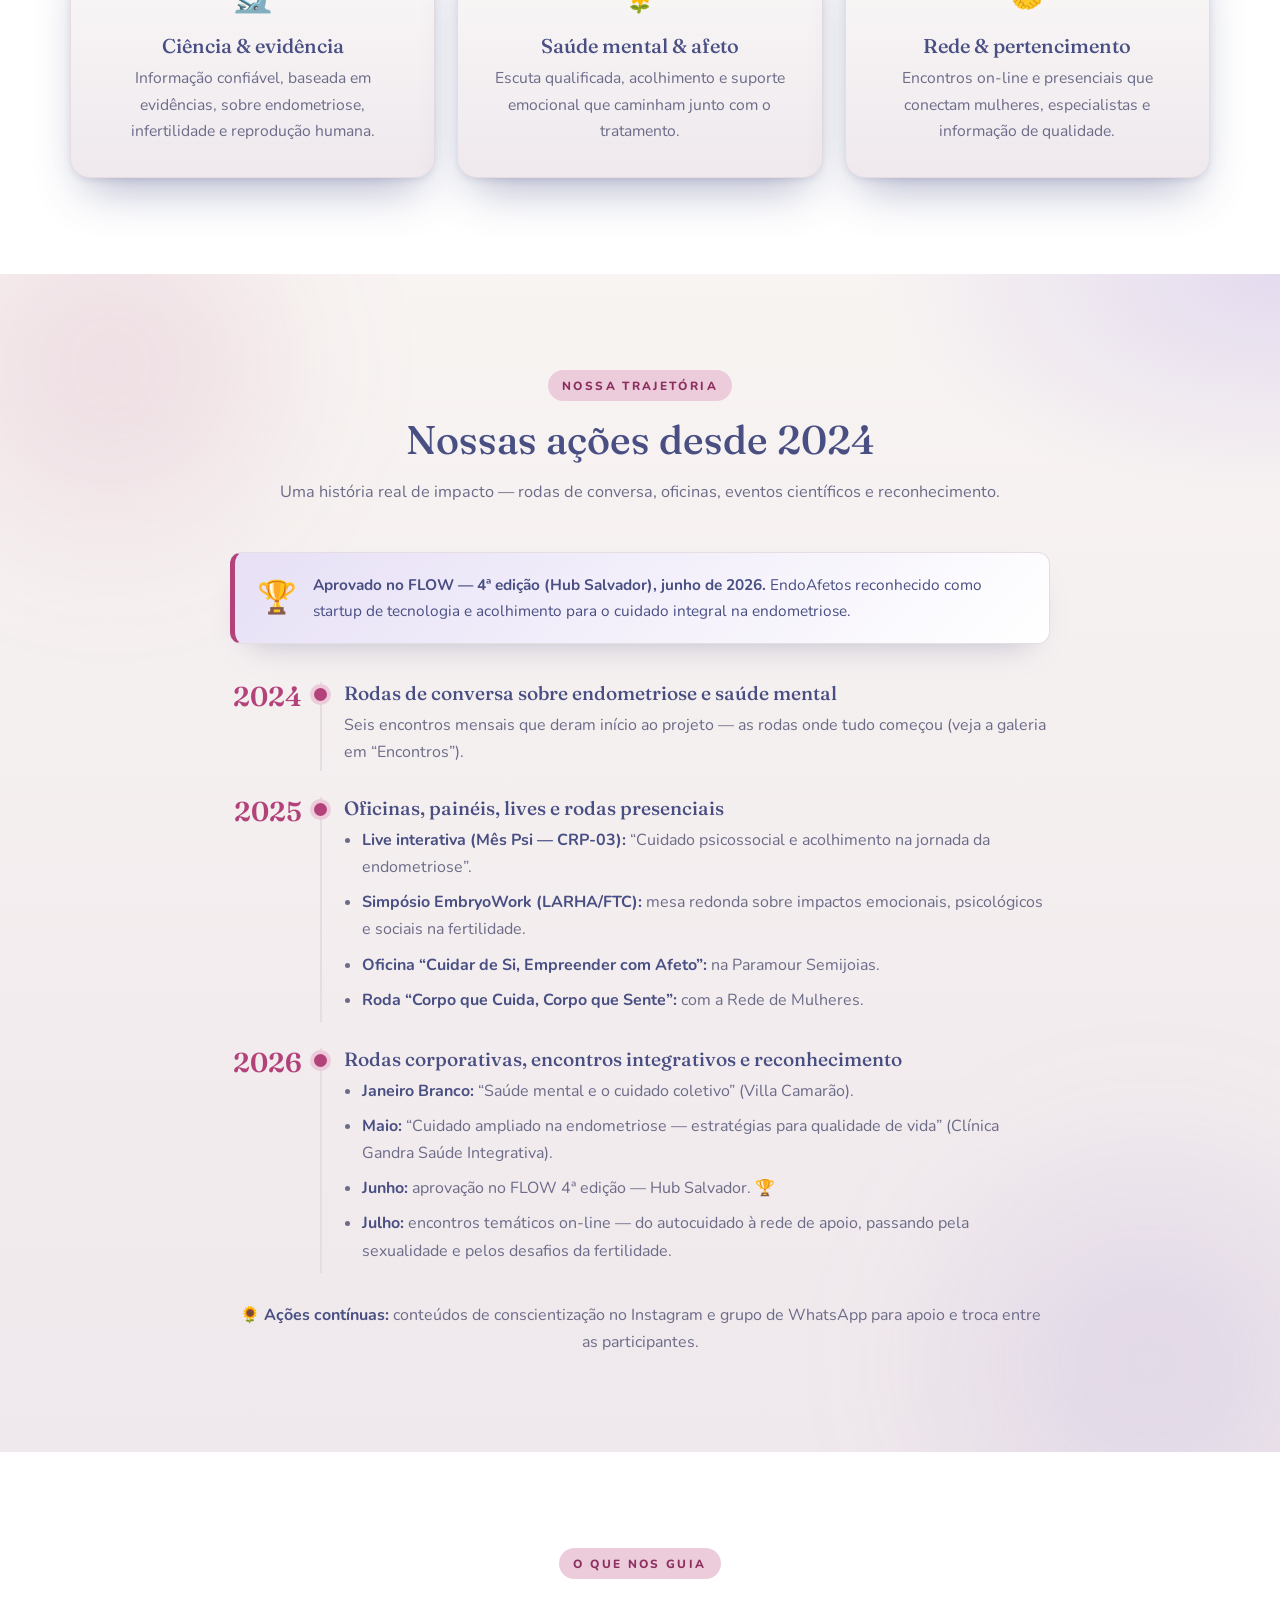
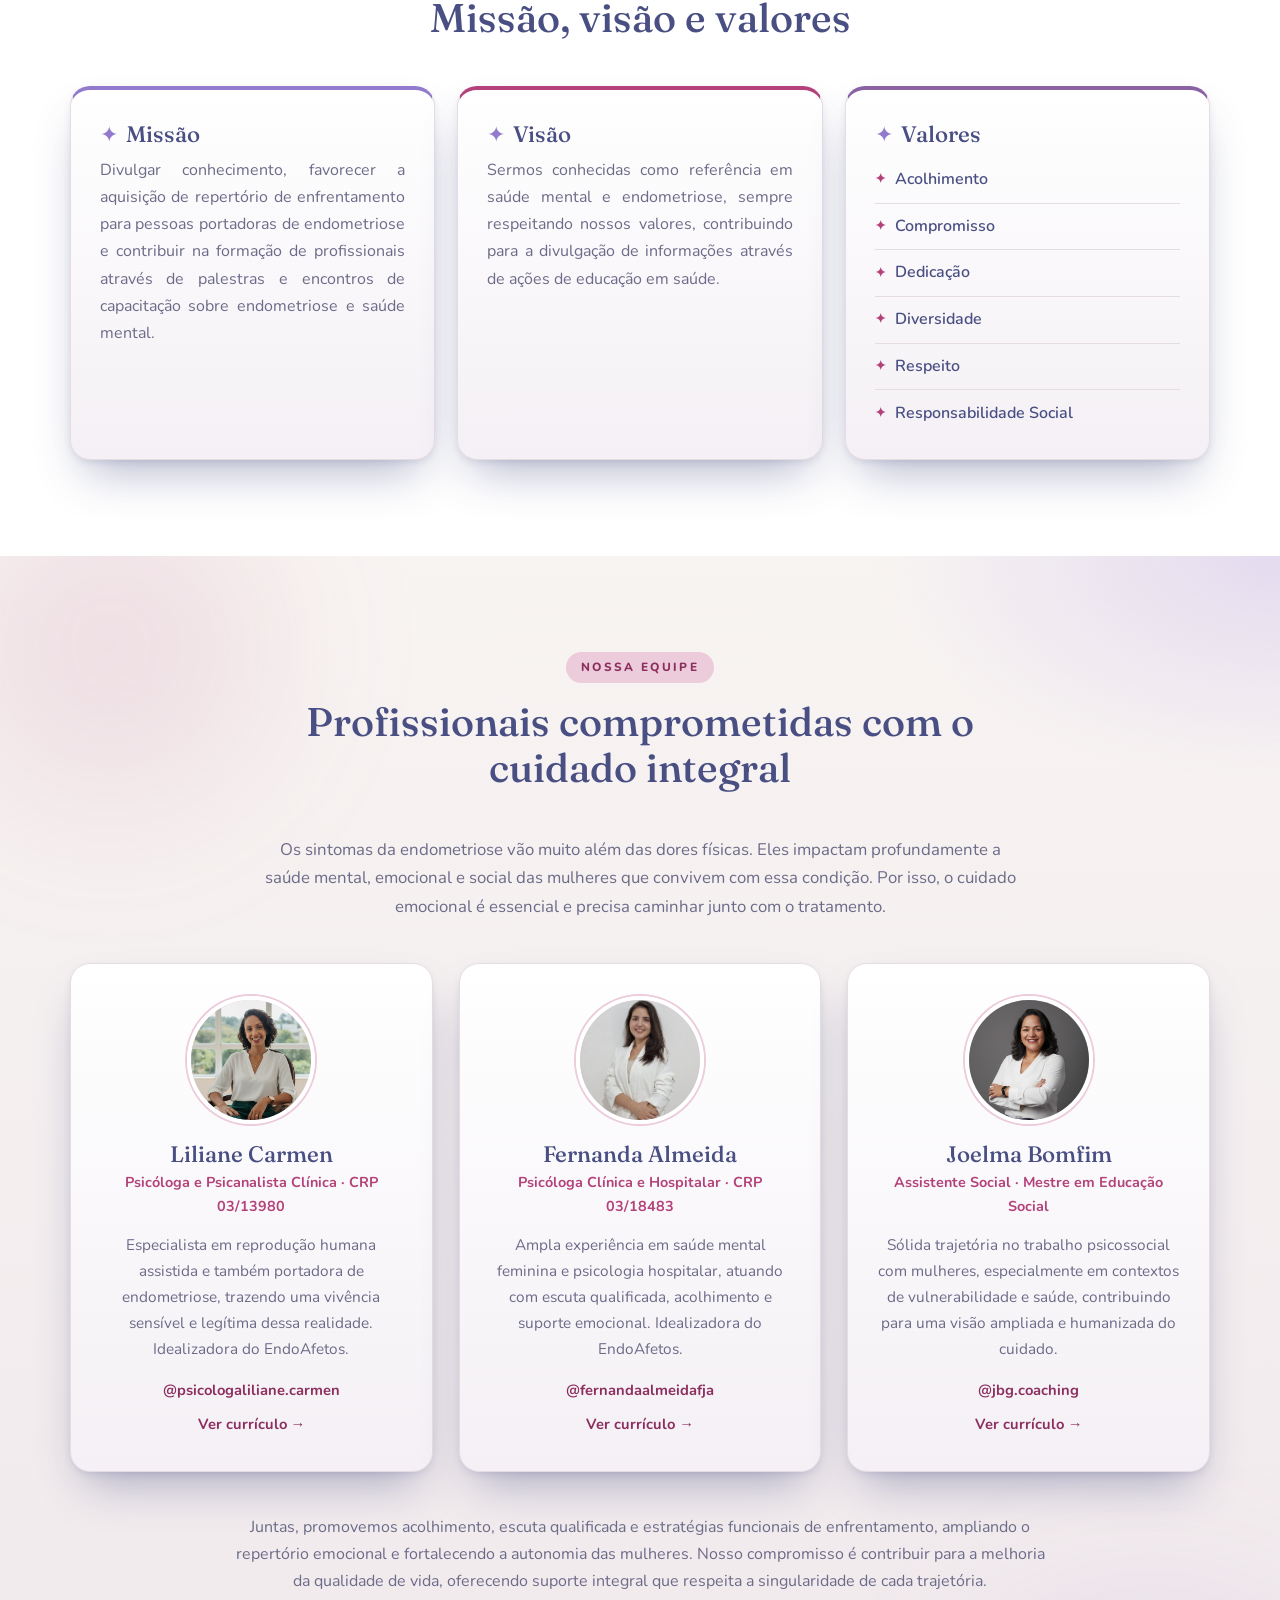
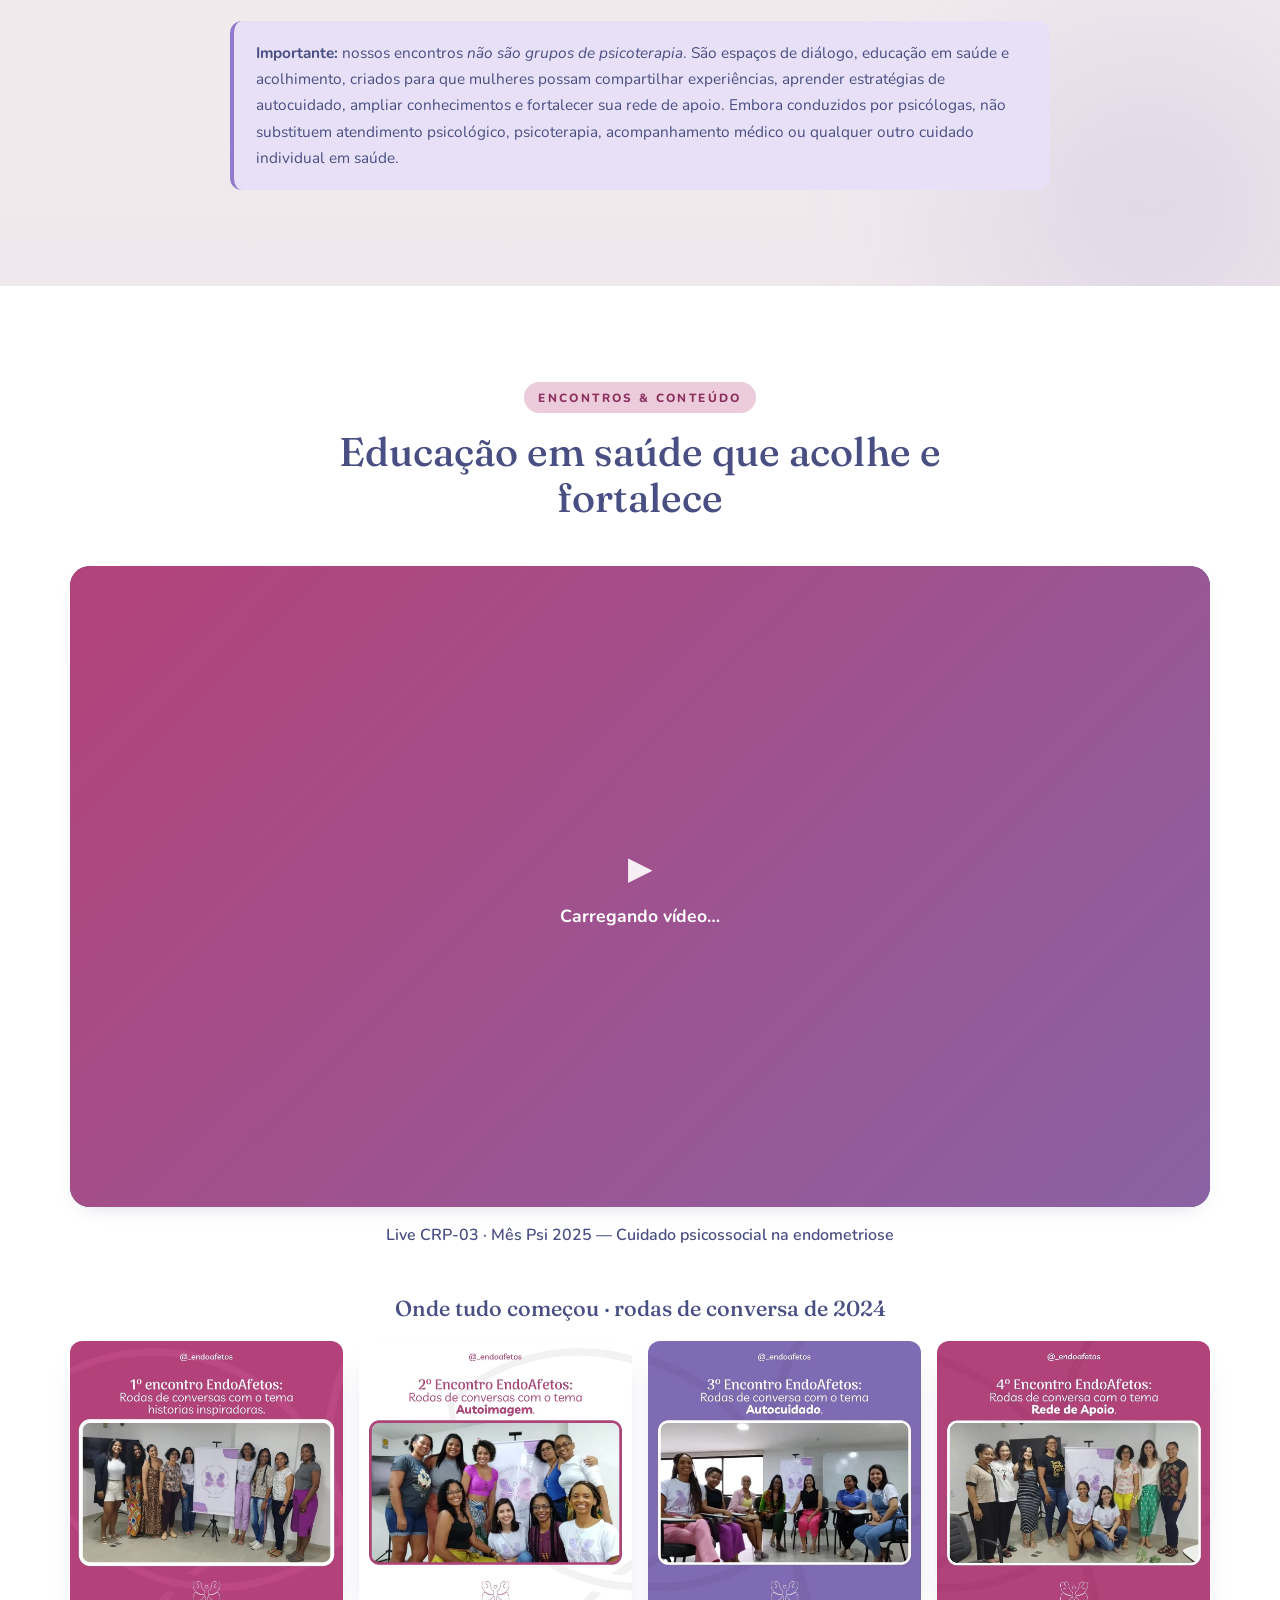
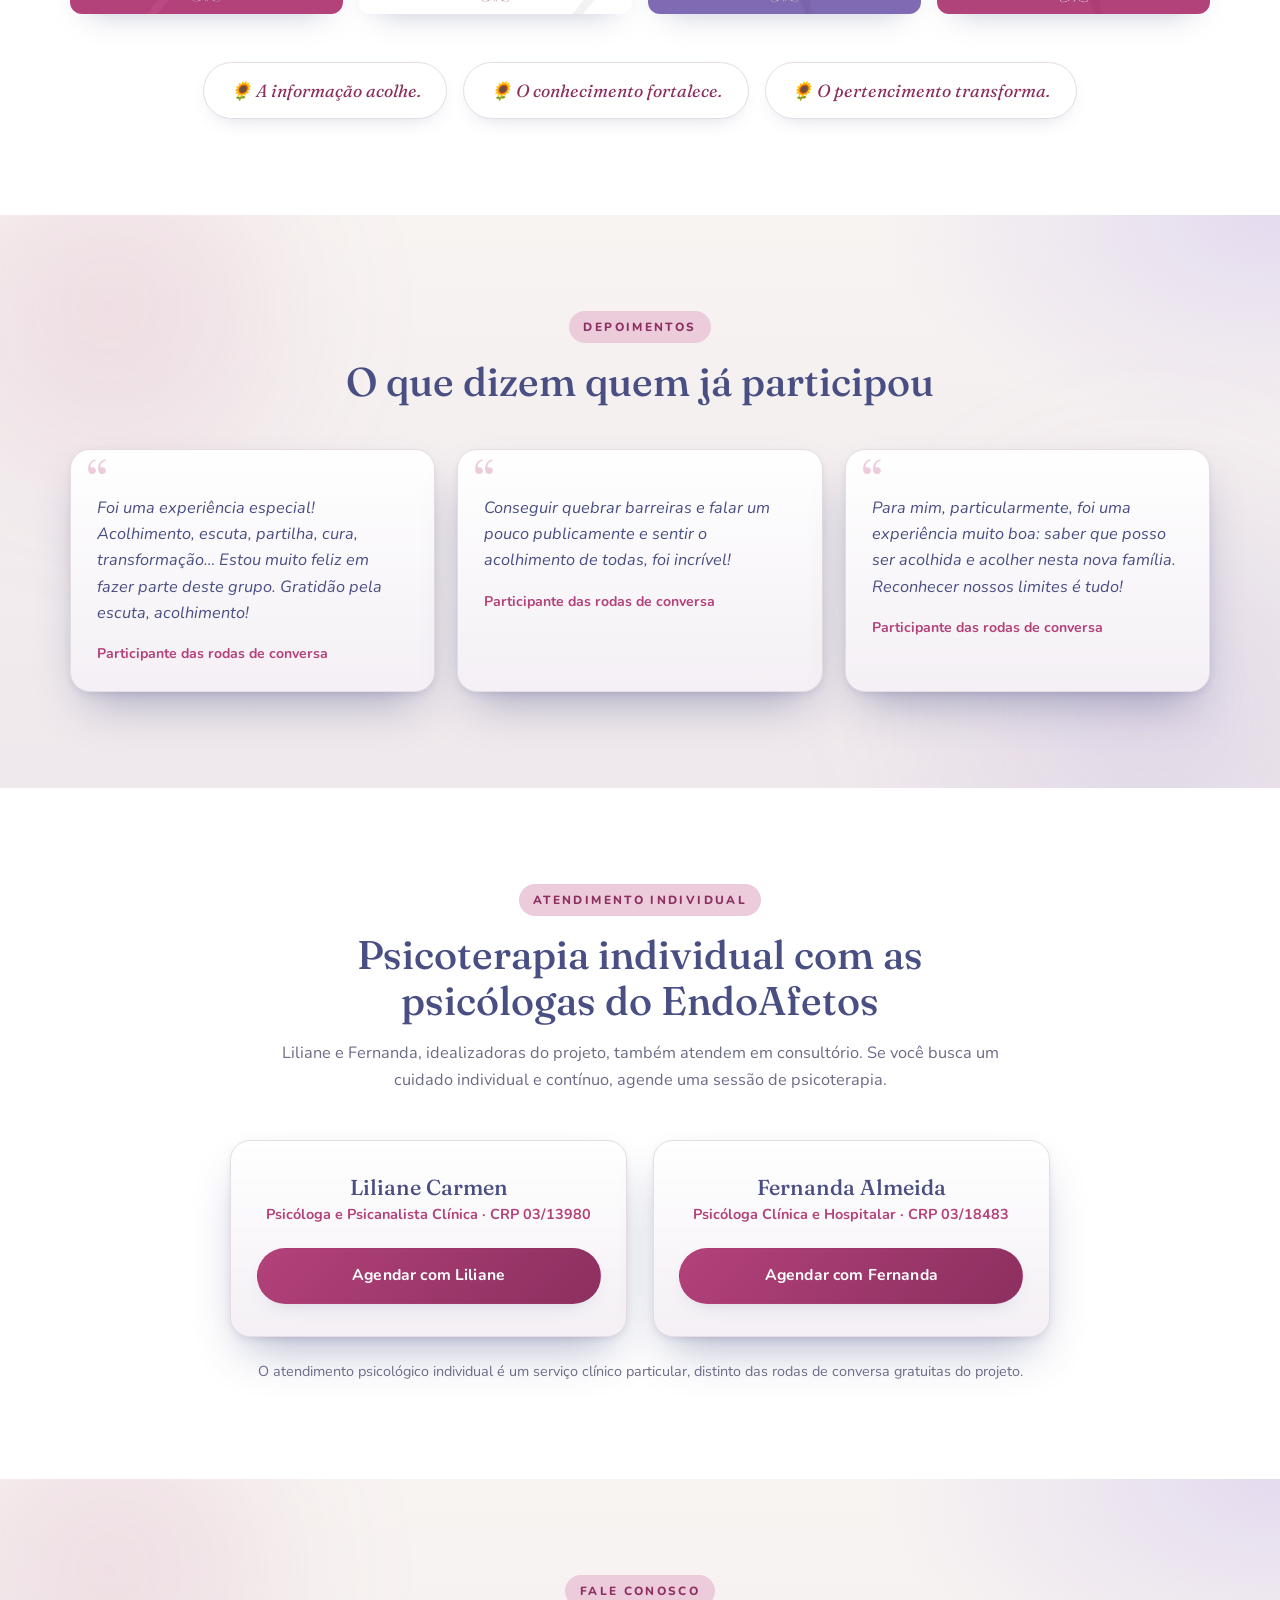
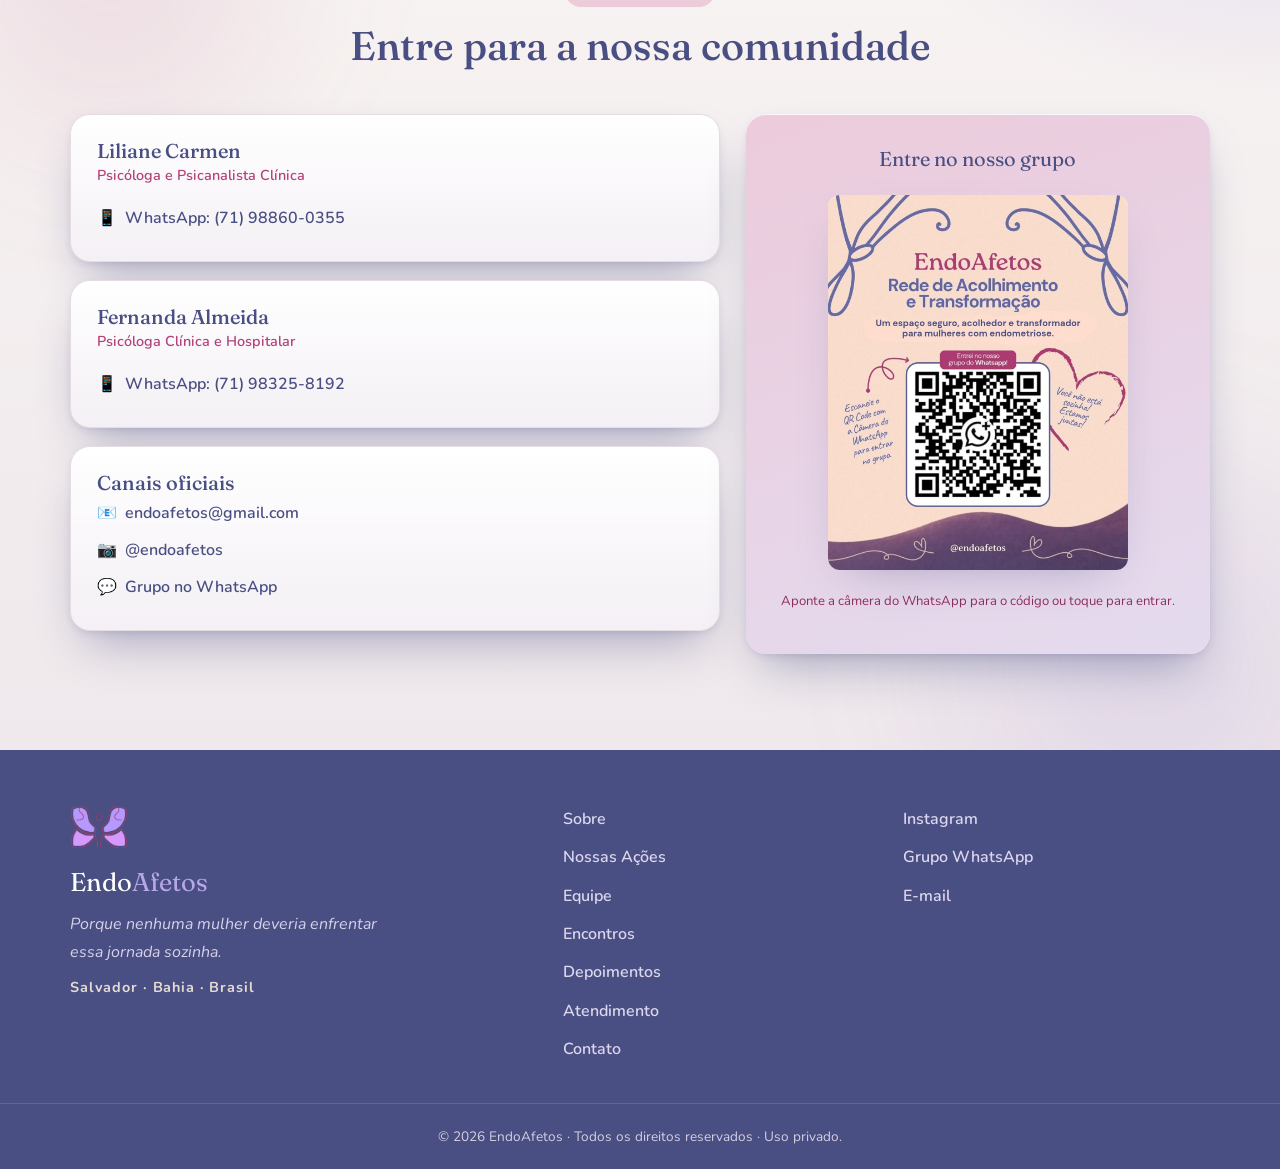
==== commit 4895194b: "refactor: enxuga a landing para reduzir saturacao (10 -> 9 secoes) - Funde "Proposito" em "Sobre" (c" ====
--- a/index.html
+++ b/index.html
@@ -136,8 +136,8 @@
       <li><a href="#sobre">Sobre</a></li>
       <li><a href="#acoes">Nossas Ações</a></li>
       <li><a href="#equipe">Equipe</a></li>
+      <li><a href="#encontros">Encontros</a></li>
       <li><a href="#atendimento">Atendimento</a></li>
-      <li><a href="#encontros">Encontros</a></li>
       <li><a href="#contato">Contato</a></li>
       <li>
         <a class="nav__cta" href="https://chat.whatsapp.com/E5Iflq8UeuzA25avrBPejQ?s=qt&amp;p=a&amp;ilr=4&amp;amv=2" target="_blank" rel="noopener noreferrer">
@@ -199,6 +199,11 @@
           mulheres por meio da educação em saúde, da troca de experiências e da construção de uma comunidade
           segura, ética e humanizada.
         </p>
+        <p>
+          Por meio de encontros on-line e presenciais, materiais educativos, conteúdos digitais e da integração
+          com profissionais de diferentes áreas, oferecemos um cuidado contínuo e multidisciplinar, conectando
+          mulheres, especialistas e informação de qualidade.
+        </p>
       </div>
 
       <div class="feature-grid">
@@ -221,26 +226,8 @@
     </div>
   </section>
 
-  <!-- ===================== PROPÓSITO ===================== -->
-  <section class="section section--tint" id="proposito">
-    <div class="container">
-      <div class="section__head reveal">
-        <span class="kicker">Nosso propósito</span>
-        <h2>Cuidado contínuo, multidisciplinar e humanizado</h2>
-      </div>
-      <div class="prose prose--center reveal">
-        <p>
-          Por meio de encontros on-line e presenciais, materiais educativos, conteúdos digitais e da integração
-          com profissionais de diferentes áreas, buscamos oferecer um cuidado contínuo e multidisciplinar,
-          conectando mulheres, especialistas e informação de qualidade.
-        </p>
-        <p class="prose__highlight">Porque nenhuma mulher deveria enfrentar essa jornada sozinha.</p>
-      </div>
-    </div>
-  </section>
-
   <!-- ===================== NOSSAS AÇÕES ===================== -->
-  <section class="section" id="acoes">
+  <section class="section section--tint" id="acoes">
     <div class="container">
       <div class="section__head reveal">
         <span class="kicker">Nossa trajetória</span>
@@ -261,8 +248,7 @@
           <div class="tl-year__label">2024</div>
           <div class="tl-year__body">
             <h3>Rodas de conversa sobre endometriose e saúde mental</h3>
-            <p>Seis encontros mensais que deram início ao projeto:</p>
-            <p class="tl-themes"><span aria-hidden="true">🌻</span> Histórias Inspiradoras · Autoimagem · Autocuidado · Rede de Apoio · Sexualidade · Hábitos Saudáveis</p>
+            <p>Seis encontros mensais que deram início ao projeto — as rodas onde tudo começou (veja a galeria em “Encontros”).</p>
           </div>
         </div>
 
@@ -298,7 +284,7 @@
   </section>
 
   <!-- ===================== MISSÃO / VISÃO / VALORES ===================== -->
-  <section class="section section--tint" id="mvv">
+  <section class="section" id="mvv">
     <div class="container">
       <div class="section__head reveal">
         <span class="kicker">O que nos guia</span>
@@ -336,7 +322,7 @@
   </section>
 
   <!-- ===================== EQUIPE ===================== -->
-  <section class="section" id="equipe">
+  <section class="section section--tint" id="equipe">
     <div class="container">
       <div class="section__head reveal">
         <span class="kicker">Nossa equipe</span>
@@ -421,39 +407,6 @@
           ou qualquer outro cuidado individual em saúde.
         </div>
       </div>
-    </div>
-  </section>
-
-  <!-- ===================== ATENDIMENTO PSICOLÓGICO ===================== -->
-  <section class="section section--tint" id="atendimento">
-    <div class="container">
-      <div class="section__head reveal">
-        <span class="kicker">Atendimento individual</span>
-        <h2>Psicoterapia individual com as psicólogas do EndoAfetos</h2>
-        <p>Liliane e Fernanda, idealizadoras do projeto, também atendem em consultório. Se você busca um cuidado individual e contínuo, agende uma sessão de psicoterapia.</p>
-      </div>
-
-      <div class="attend-grid">
-        <article class="attend-card reveal">
-          <div class="member__photo" data-initials="LC">
-            <img src="assets/LilianeCarmen.jpg" alt="Liliane Carmen" loading="lazy" onerror="this.style.display='none'" style="object-position:50% 10%" />
-          </div>
-          <h3>Liliane Carmen</h3>
-          <p class="attend-card__role">Psicóloga e Psicanalista Clínica · CRP 03/13980</p>
-          <a class="btn btn--primary" href="https://wa.me/5571988600355?text=Ol%C3%A1%2C%20Liliane!%20Gostaria%20de%20agendar%20um%20atendimento%20psicol%C3%B3gico%20individual." target="_blank" rel="noopener noreferrer">Agendar atendimento individual</a>
-        </article>
-
-        <article class="attend-card reveal">
-          <div class="member__photo" data-initials="FA">
-            <img src="assets/FernandaAlmeida.jpg" alt="Fernanda Almeida" loading="lazy" onerror="this.style.display='none'" style="object-position:50% 3%" />
-          </div>
-          <h3>Fernanda Almeida</h3>
-          <p class="attend-card__role">Psicóloga Clínica e Hospitalar · CRP 03/18483</p>
-          <a class="btn btn--primary" href="https://wa.me/5571983258192?text=Ol%C3%A1%2C%20Fernanda!%20Gostaria%20de%20agendar%20um%20atendimento%20psicol%C3%B3gico%20individual." target="_blank" rel="noopener noreferrer">Agendar atendimento com Fernanda</a>
-        </article>
-      </div>
-
-      <p class="attend-note reveal">O atendimento psicológico individual é um serviço clínico particular, distinto das rodas de conversa gratuitas do projeto.</p>
     </div>
   </section>
 
@@ -531,8 +484,35 @@
     </div>
   </section>
 
+  <!-- ===================== ATENDIMENTO PSICOLÓGICO ===================== -->
+  <section class="section" id="atendimento">
+    <div class="container">
+      <div class="section__head reveal">
+        <span class="kicker">Atendimento individual</span>
+        <h2>Psicoterapia individual com as psicólogas do EndoAfetos</h2>
+        <p>Liliane e Fernanda, idealizadoras do projeto, também atendem em consultório. Se você busca um cuidado individual e contínuo, agende uma sessão de psicoterapia.</p>
+      </div>
+
+      <div class="attend-grid">
+        <article class="attend-card reveal">
+          <h3>Liliane Carmen</h3>
+          <p class="attend-card__role">Psicóloga e Psicanalista Clínica · CRP 03/13980</p>
+          <a class="btn btn--primary" href="https://wa.me/5571988600355?text=Ol%C3%A1%2C%20Liliane!%20Gostaria%20de%20agendar%20um%20atendimento%20psicol%C3%B3gico%20individual." target="_blank" rel="noopener noreferrer">Agendar com Liliane</a>
+        </article>
+
+        <article class="attend-card reveal">
+          <h3>Fernanda Almeida</h3>
+          <p class="attend-card__role">Psicóloga Clínica e Hospitalar · CRP 03/18483</p>
+          <a class="btn btn--primary" href="https://wa.me/5571983258192?text=Ol%C3%A1%2C%20Fernanda!%20Gostaria%20de%20agendar%20um%20atendimento%20psicol%C3%B3gico%20individual." target="_blank" rel="noopener noreferrer">Agendar com Fernanda</a>
+        </article>
+      </div>
+
+      <p class="attend-note reveal">O atendimento psicológico individual é um serviço clínico particular, distinto das rodas de conversa gratuitas do projeto.</p>
+    </div>
+  </section>
+
   <!-- ===================== CONTATO ===================== -->
-  <section class="section" id="contato">
+  <section class="section section--tint" id="contato">
     <div class="container">
       <div class="section__head reveal">
         <span class="kicker">Fale conosco</span>
@@ -597,9 +577,9 @@
       <a href="#sobre">Sobre</a>
       <a href="#acoes">Nossas Ações</a>
       <a href="#equipe">Equipe</a>
-      <a href="#atendimento">Atendimento</a>
       <a href="#encontros">Encontros</a>
       <a href="#depoimentos">Depoimentos</a>
+      <a href="#atendimento">Atendimento</a>
       <a href="#contato">Contato</a>
     </nav>
     <div class="footer__social">
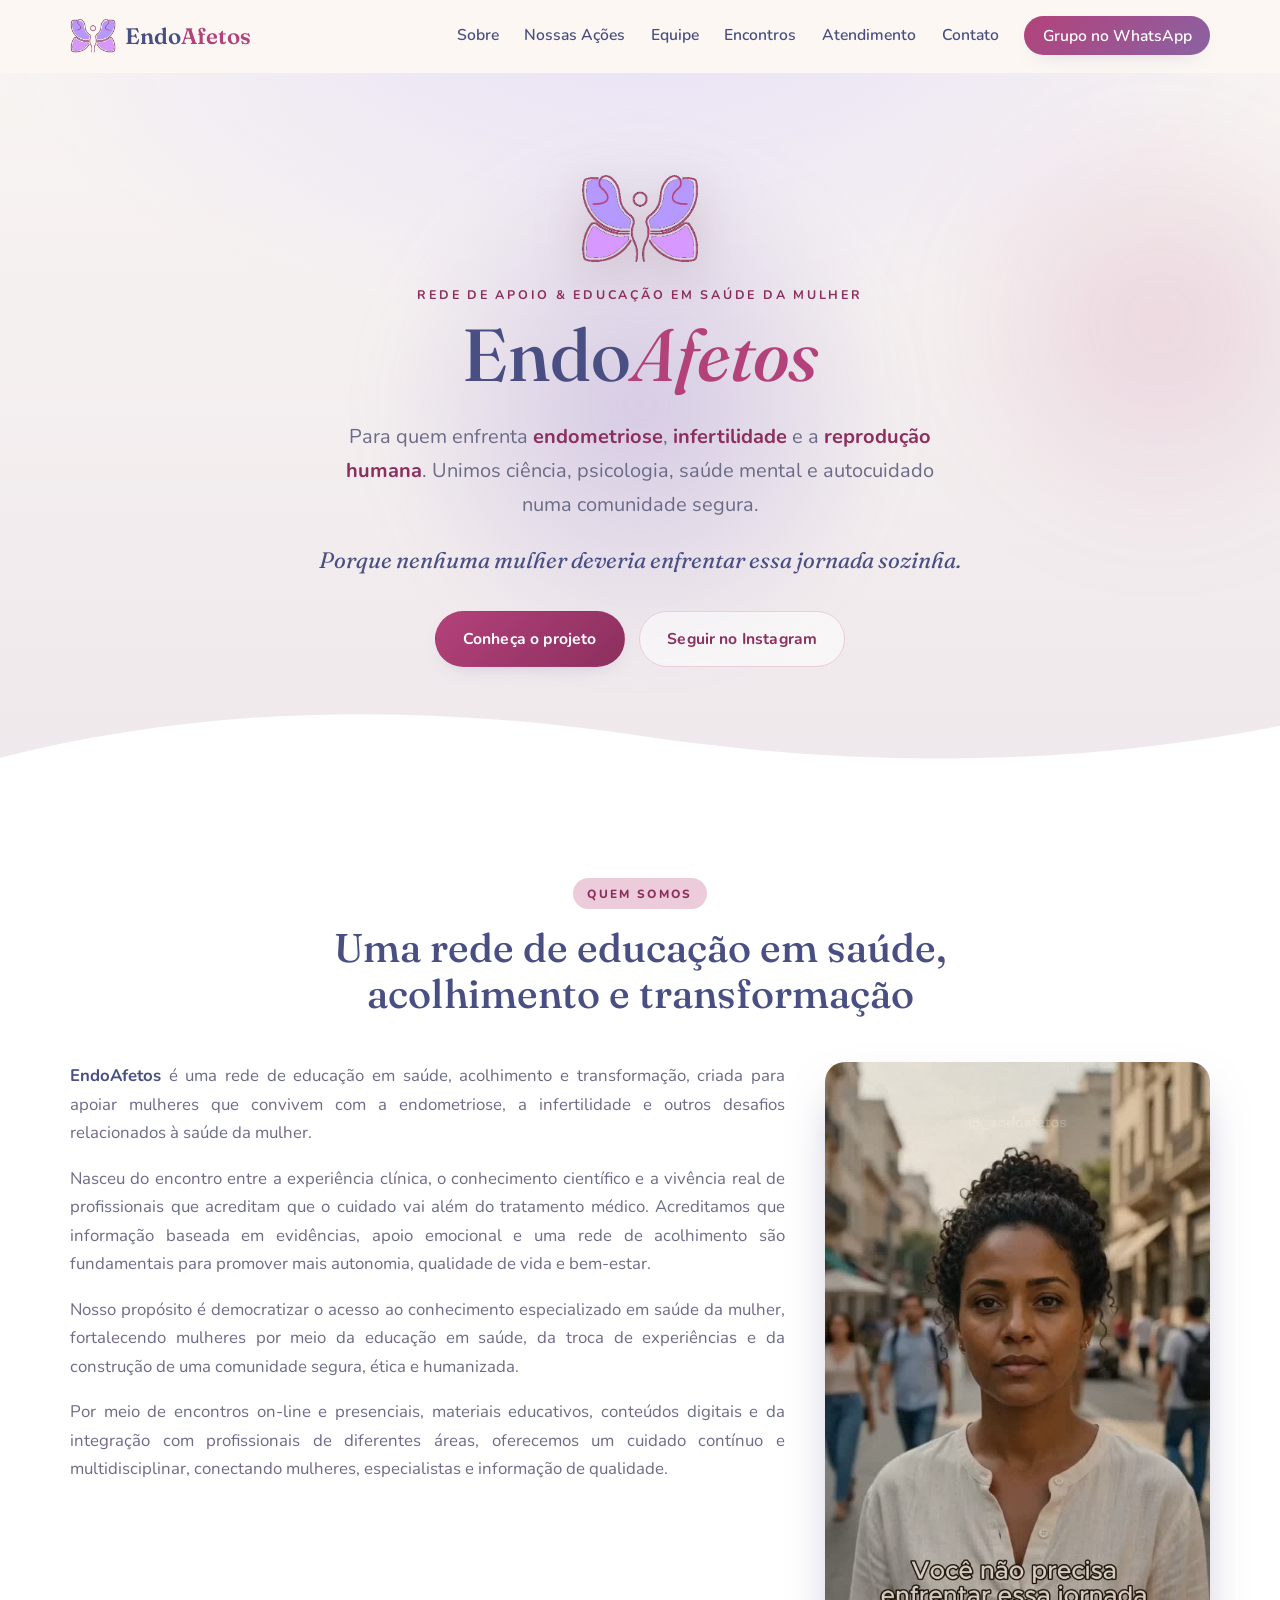
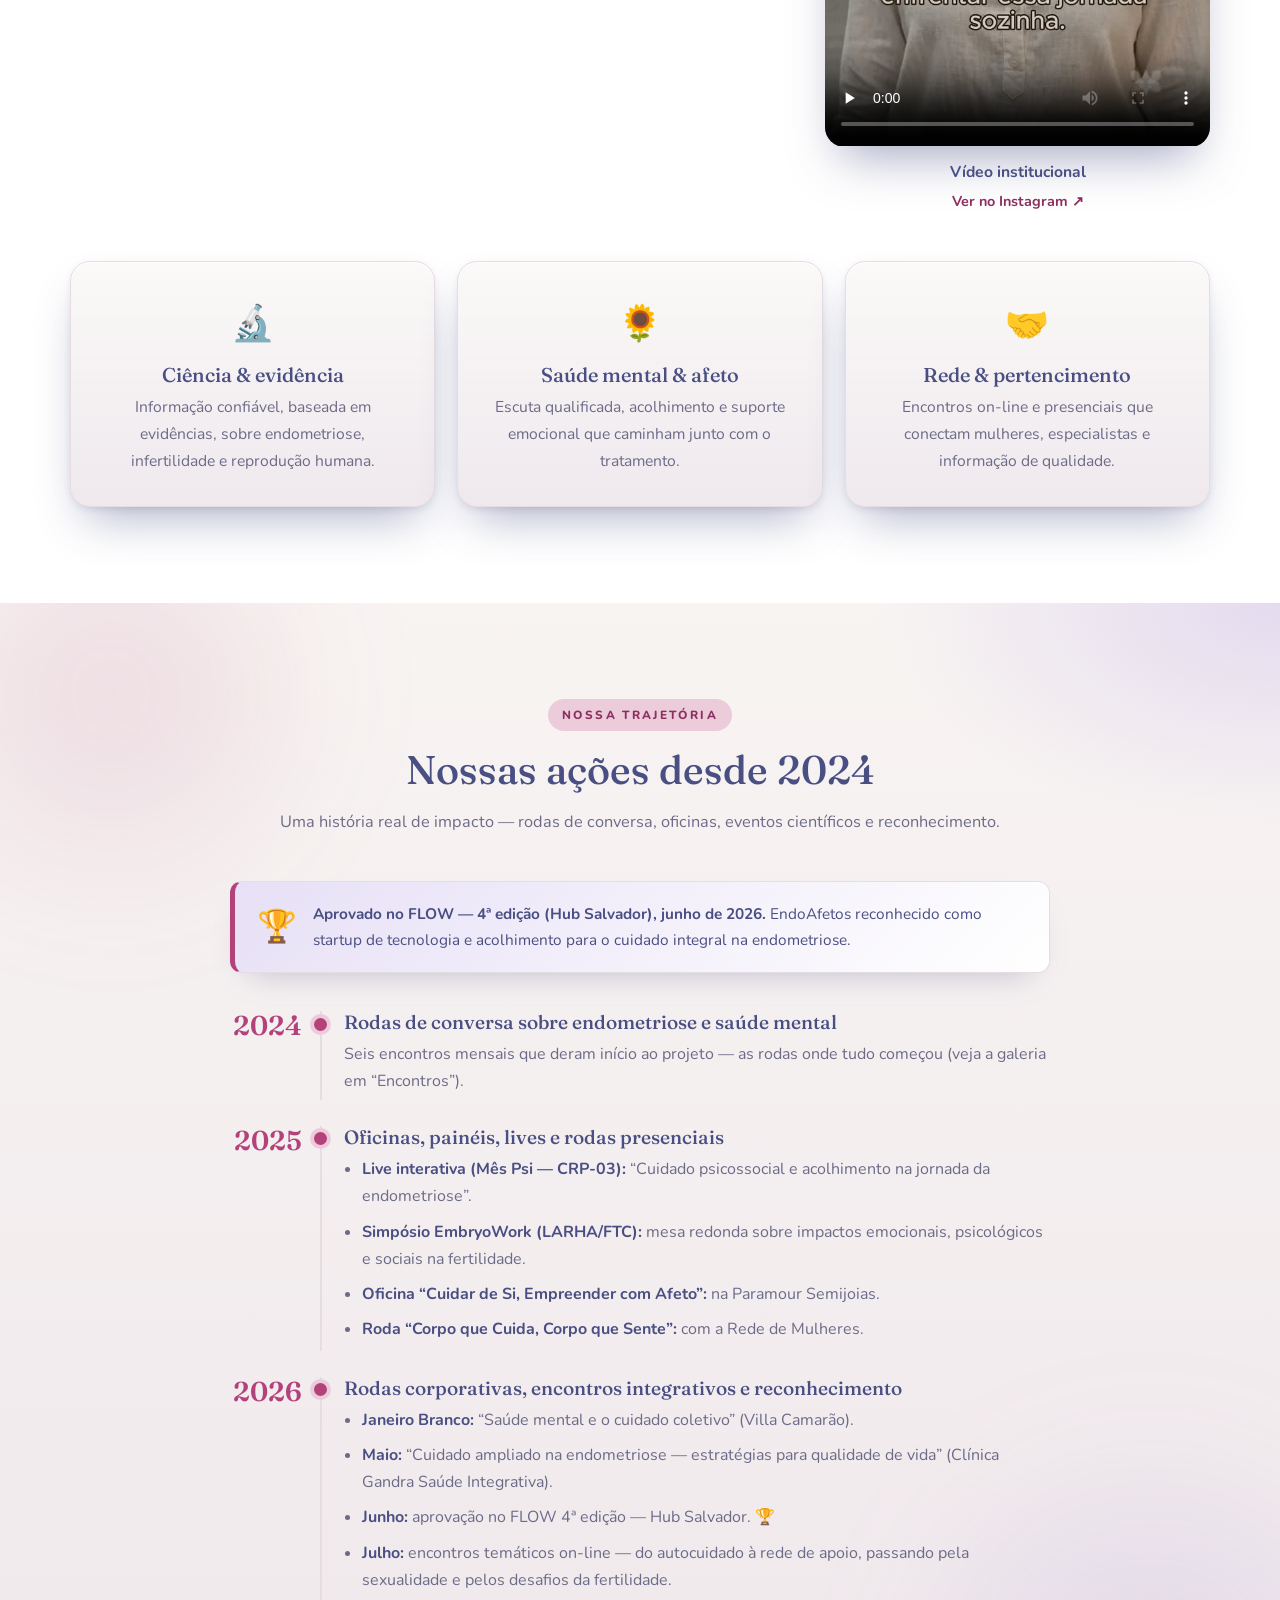
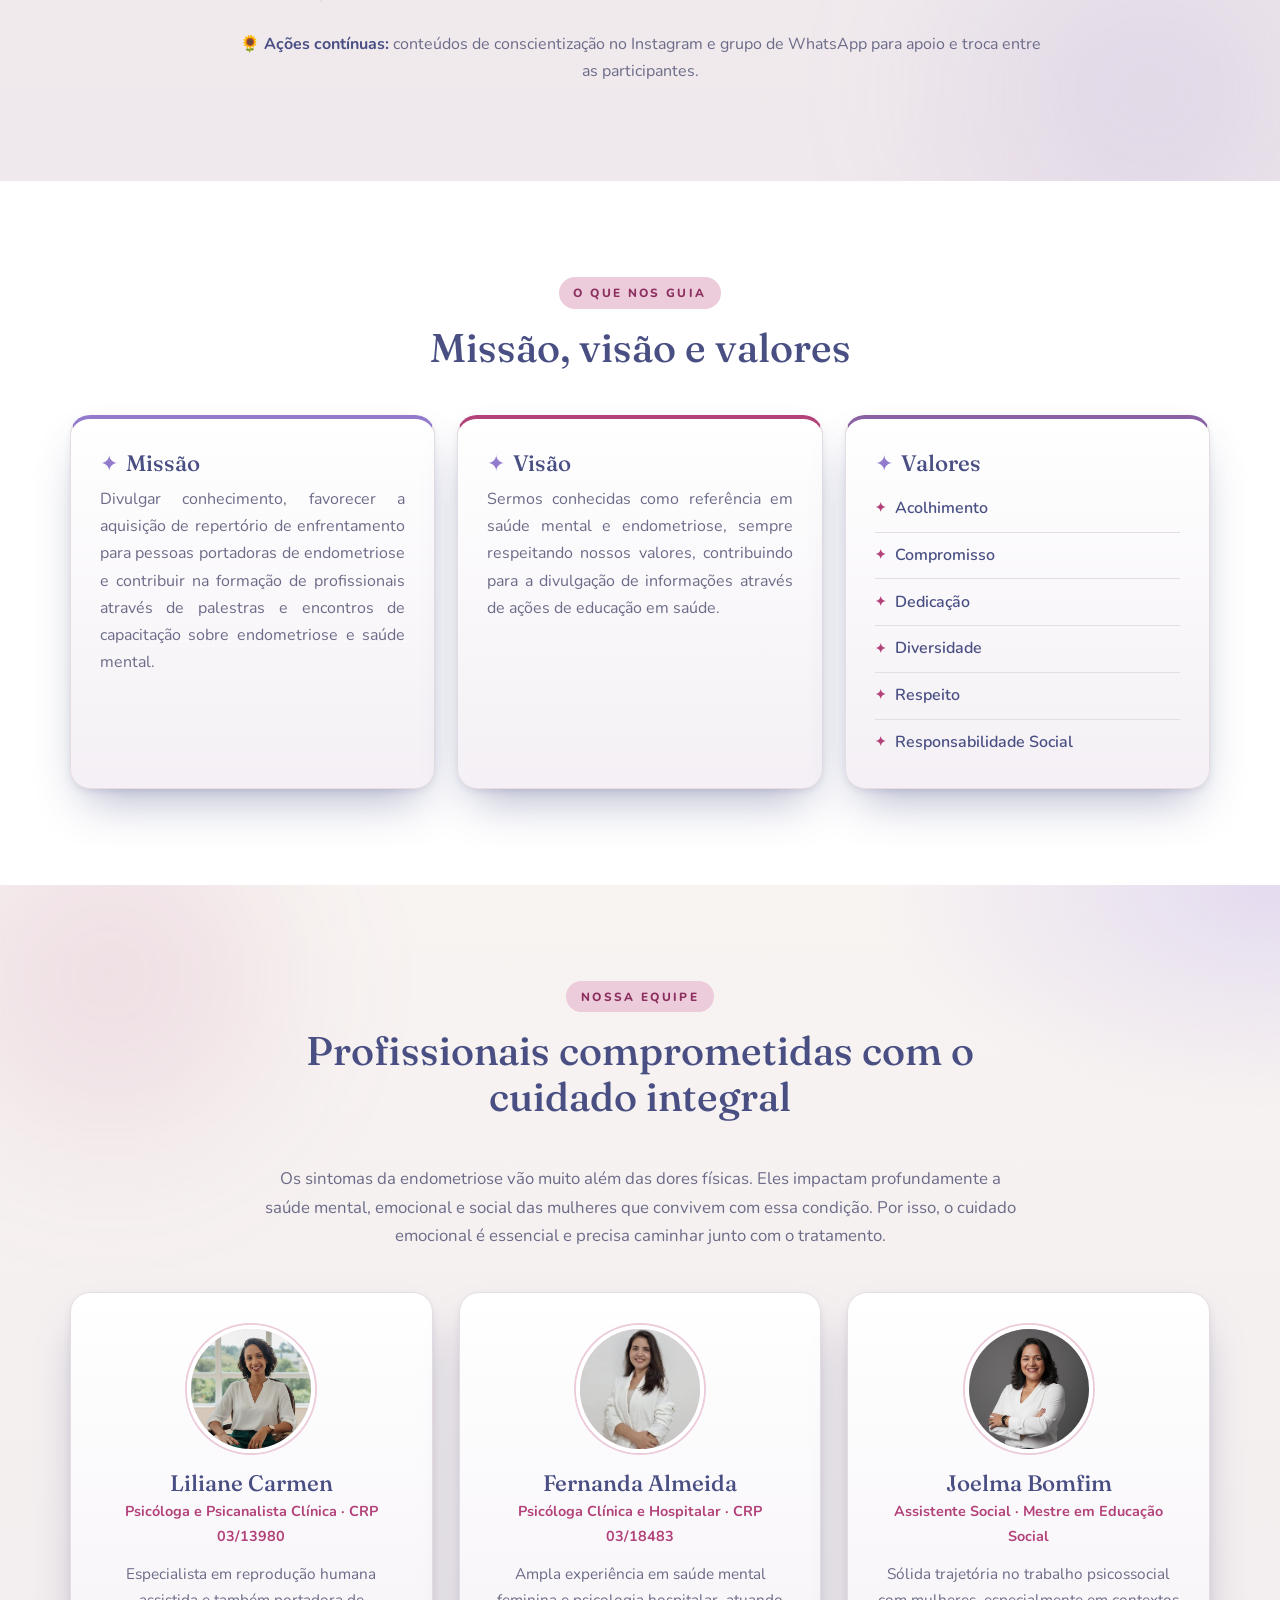
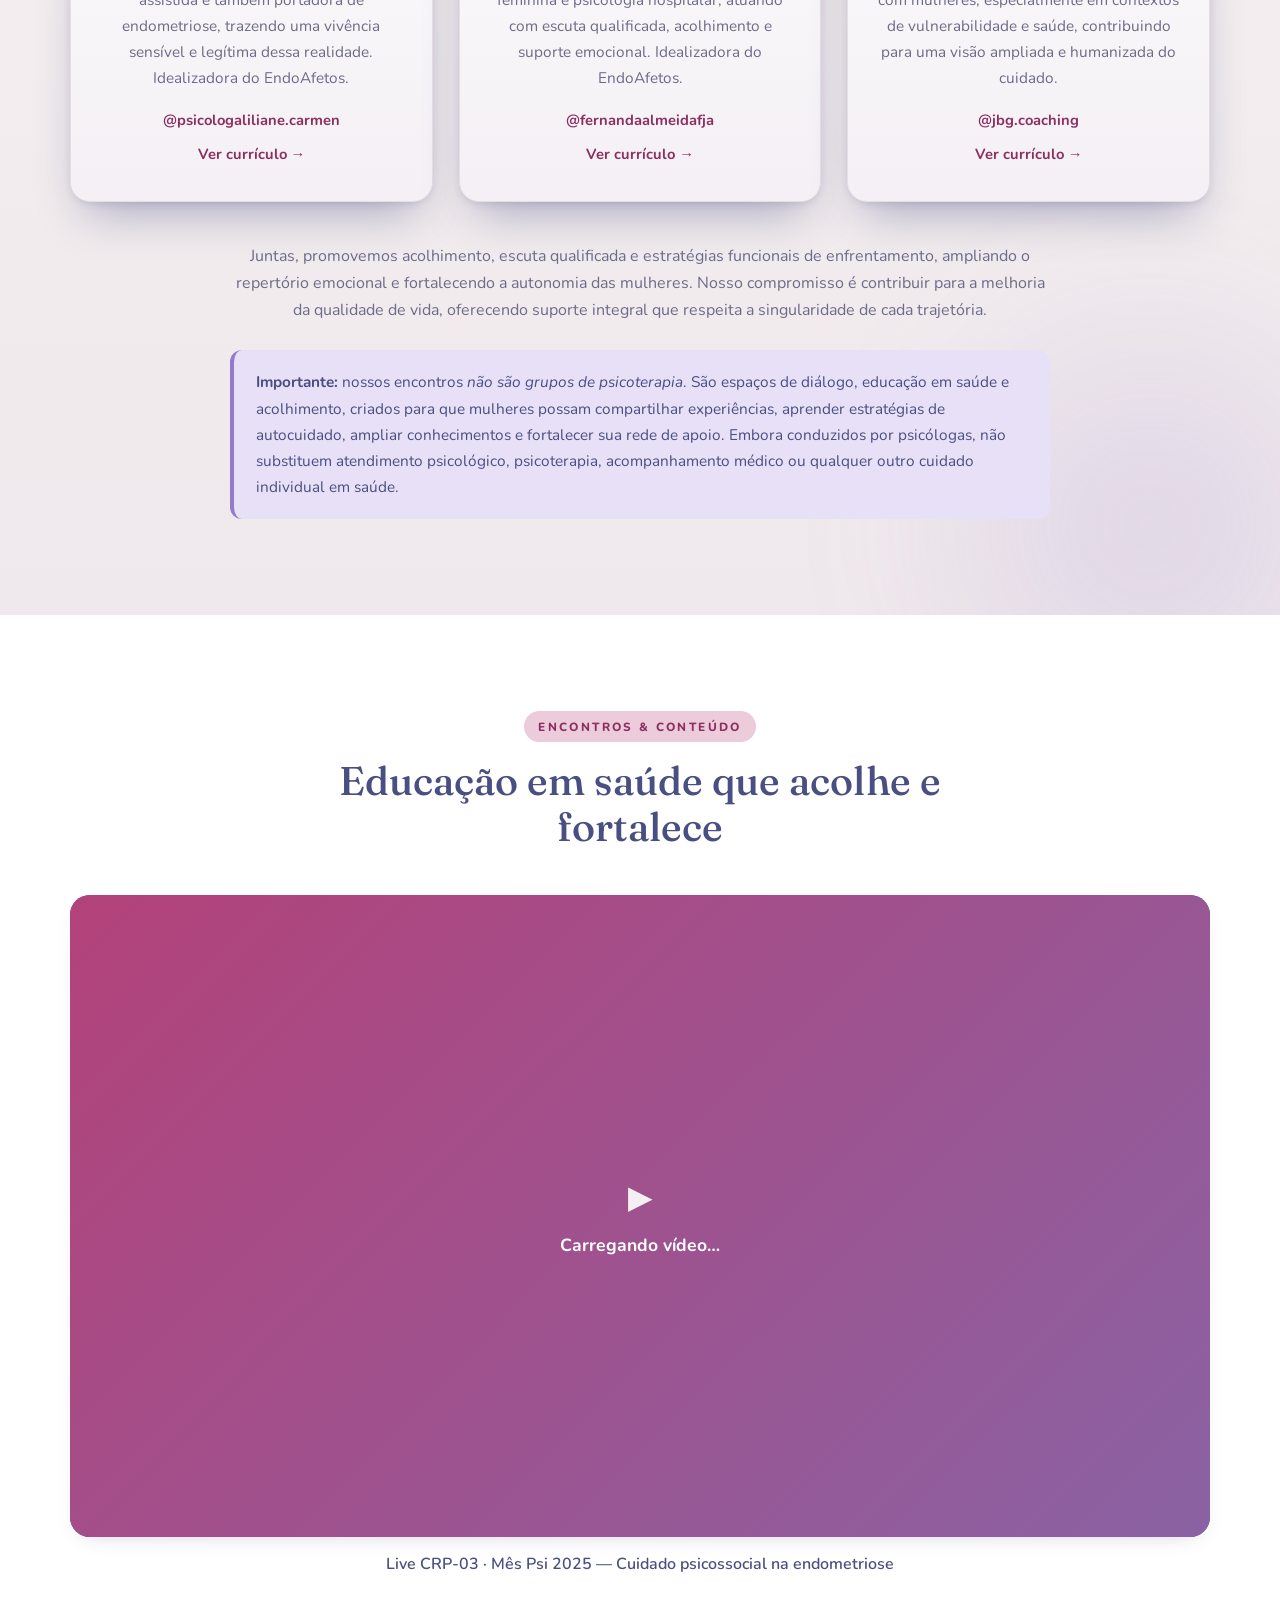
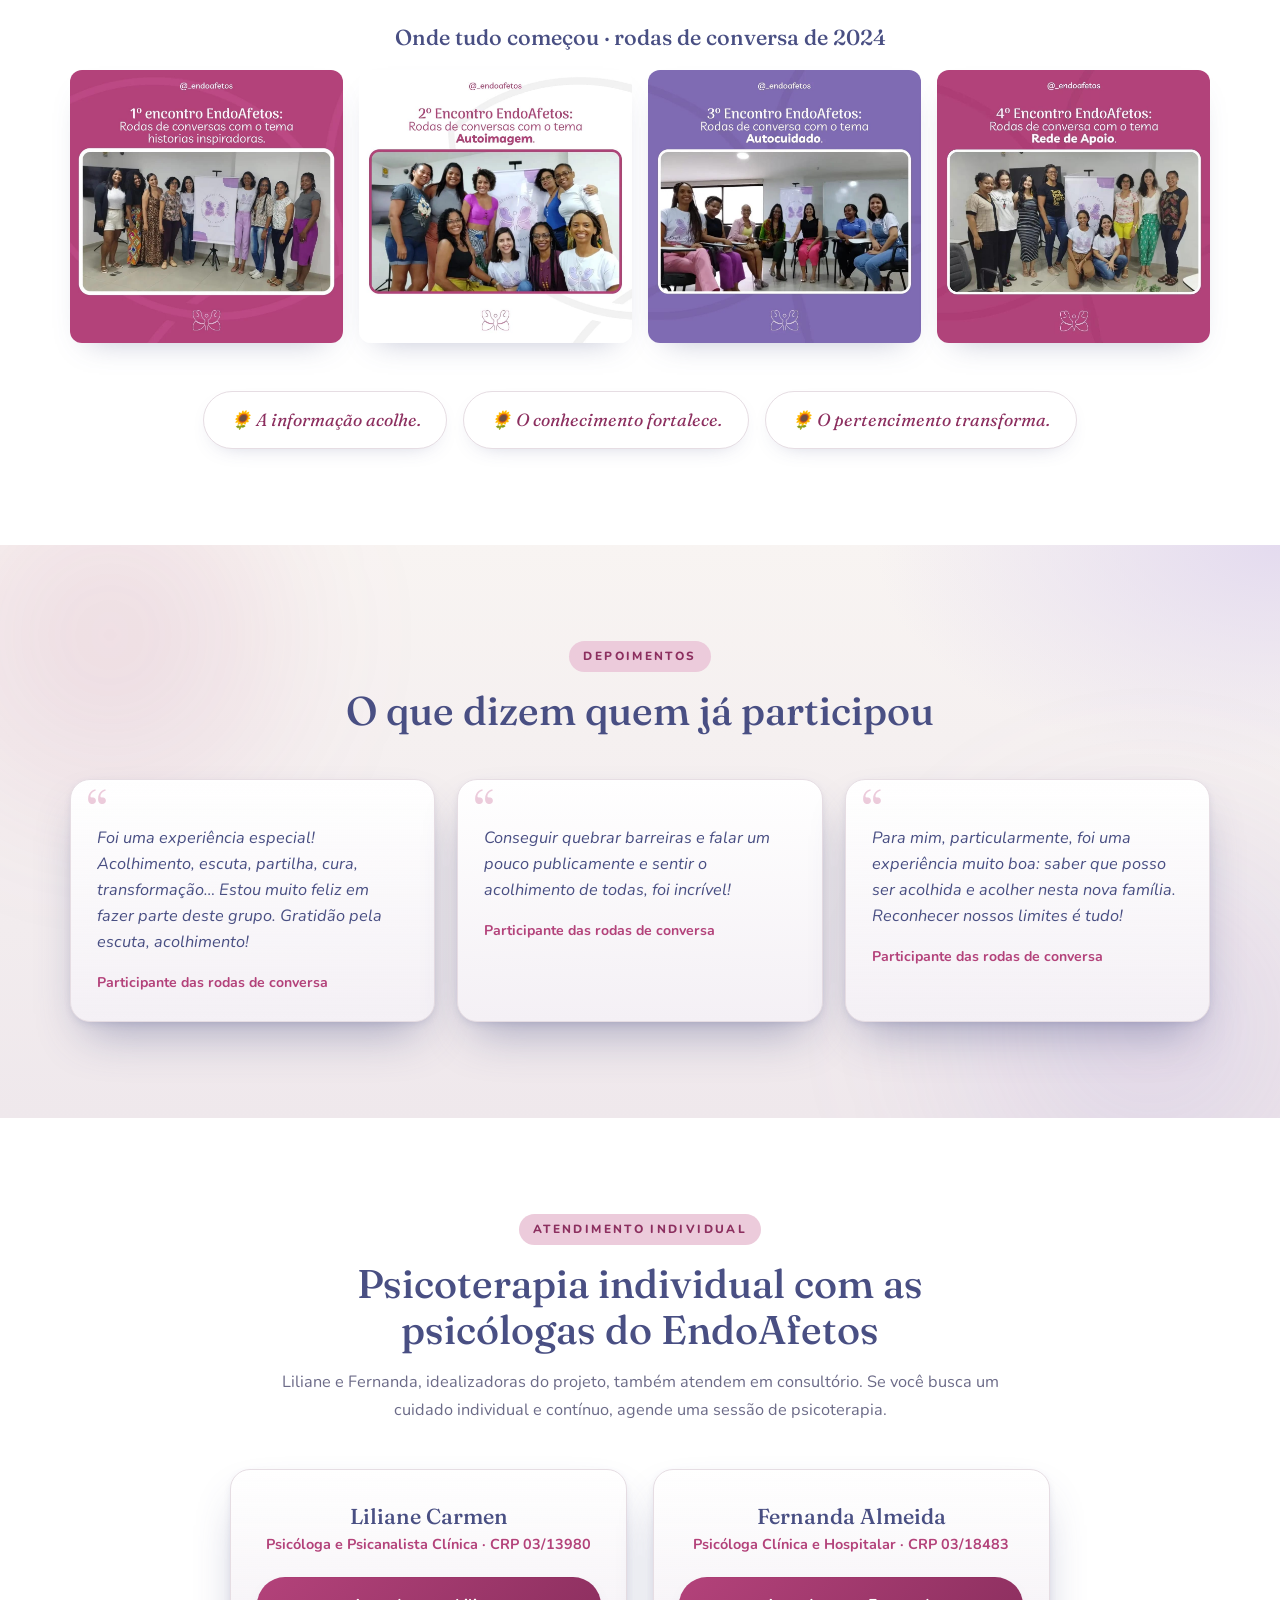
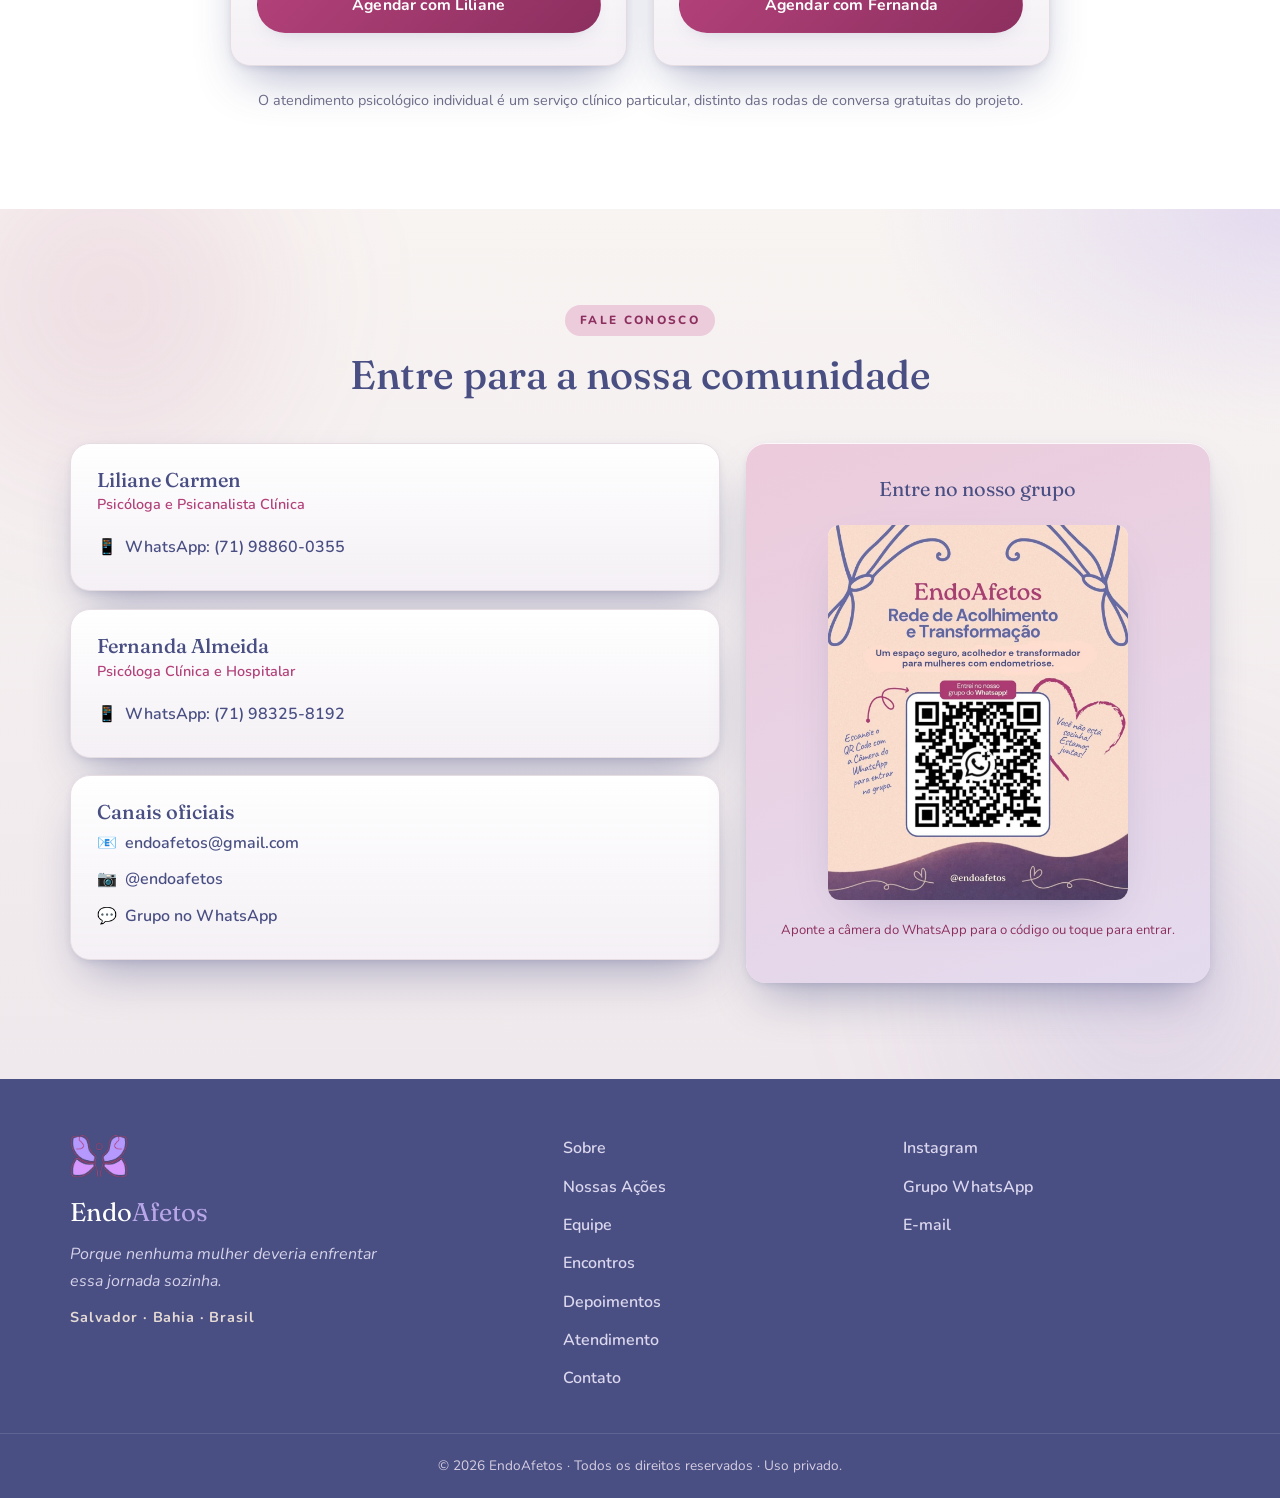
==== commit 05be5065: "feat: video institucional em destaque (auto-hospedado, com tela cheia nativa) - Reels institucional " ====
--- a/index.html
+++ b/index.html
@@ -182,28 +182,44 @@
         <span class="kicker">Quem somos</span>
         <h2>Uma rede de educação em saúde, acolhimento e transformação</h2>
       </div>
-      <div class="prose reveal">
-        <p>
-          <strong>EndoAfetos</strong> é uma rede de educação em saúde, acolhimento e transformação, criada para
-          apoiar mulheres que convivem com a endometriose, a infertilidade e outros desafios relacionados à
-          saúde da mulher.
-        </p>
-        <p>
-          Nasceu do encontro entre a experiência clínica, o conhecimento científico e a vivência real de
-          profissionais que acreditam que o cuidado vai além do tratamento médico. Acreditamos que informação
-          baseada em evidências, apoio emocional e uma rede de acolhimento são fundamentais para promover mais
-          autonomia, qualidade de vida e bem-estar.
-        </p>
-        <p>
-          Nosso propósito é democratizar o acesso ao conhecimento especializado em saúde da mulher, fortalecendo
-          mulheres por meio da educação em saúde, da troca de experiências e da construção de uma comunidade
-          segura, ética e humanizada.
-        </p>
-        <p>
-          Por meio de encontros on-line e presenciais, materiais educativos, conteúdos digitais e da integração
-          com profissionais de diferentes áreas, oferecemos um cuidado contínuo e multidisciplinar, conectando
-          mulheres, especialistas e informação de qualidade.
-        </p>
+      <div class="sobre-grid">
+        <div class="prose reveal">
+          <p>
+            <strong>EndoAfetos</strong> é uma rede de educação em saúde, acolhimento e transformação, criada para
+            apoiar mulheres que convivem com a endometriose, a infertilidade e outros desafios relacionados à
+            saúde da mulher.
+          </p>
+          <p>
+            Nasceu do encontro entre a experiência clínica, o conhecimento científico e a vivência real de
+            profissionais que acreditam que o cuidado vai além do tratamento médico. Acreditamos que informação
+            baseada em evidências, apoio emocional e uma rede de acolhimento são fundamentais para promover mais
+            autonomia, qualidade de vida e bem-estar.
+          </p>
+          <p>
+            Nosso propósito é democratizar o acesso ao conhecimento especializado em saúde da mulher, fortalecendo
+            mulheres por meio da educação em saúde, da troca de experiências e da construção de uma comunidade
+            segura, ética e humanizada.
+          </p>
+          <p>
+            Por meio de encontros on-line e presenciais, materiais educativos, conteúdos digitais e da integração
+            com profissionais de diferentes áreas, oferecemos um cuidado contínuo e multidisciplinar, conectando
+            mulheres, especialistas e informação de qualidade.
+          </p>
+        </div>
+
+        <!-- Vídeo institucional em destaque (hospedado no site: tela cheia sem sair daqui) -->
+        <figure class="reel reveal">
+          <video class="reel__video" controls playsinline preload="none"
+            poster="assets/reel-poster.jpg" width="640" height="1136">
+            <source src="assets/video-institucional.mp4" type="video/mp4" />
+            Seu navegador não suporta vídeo.
+            <a href="https://www.instagram.com/reel/Data2eSg54O/" target="_blank" rel="noopener noreferrer">Assista no Instagram</a>.
+          </video>
+          <figcaption>
+            <strong>Vídeo institucional</strong>
+            <a href="https://www.instagram.com/reel/Data2eSg54O/" target="_blank" rel="noopener noreferrer">Ver no Instagram ↗</a>
+          </figcaption>
+        </figure>
       </div>
 
       <div class="feature-grid">
--- a/styles.css
+++ b/styles.css
@@ -488,6 +488,23 @@
    ============================================================= */
 .section__head p { color: var(--ink-soft); font-size: 1.02rem; margin: .4rem 0 0; }
 
+/* Sobre em duas colunas: texto + vídeo institucional em destaque */
+.sobre-grid { display: grid; grid-template-columns: 1.3fr .7fr; gap: 2.5rem; align-items: start; }
+.sobre-grid .prose { max-width: none; margin-inline: 0; }
+.reel { margin: 0; }
+.reel__video {
+  width: 100%; height: auto; aspect-ratio: 9 / 16; display: block; object-fit: cover;
+  background: #000; border-radius: var(--radius);
+  box-shadow: inset 0 1px 0 rgba(255, 255, 255, .5), 0 24px 48px -16px rgba(73, 79, 131, .5);
+}
+.reel figcaption { margin-top: .8rem; text-align: center; display: flex; flex-direction: column; gap: .15rem; }
+.reel figcaption strong { color: var(--ink); font-size: .98rem; }
+.reel figcaption a { font-weight: 700; font-size: .9rem; }
+@media (max-width: 860px) {
+  .sobre-grid { grid-template-columns: 1fr; gap: 2rem; }
+  .reel { max-width: 300px; margin-inline: auto; }
+}
+
 /* Destaque (reconhecimento FLOW) */
 .badge-highlight {
   display: flex; align-items: center; gap: 1rem;
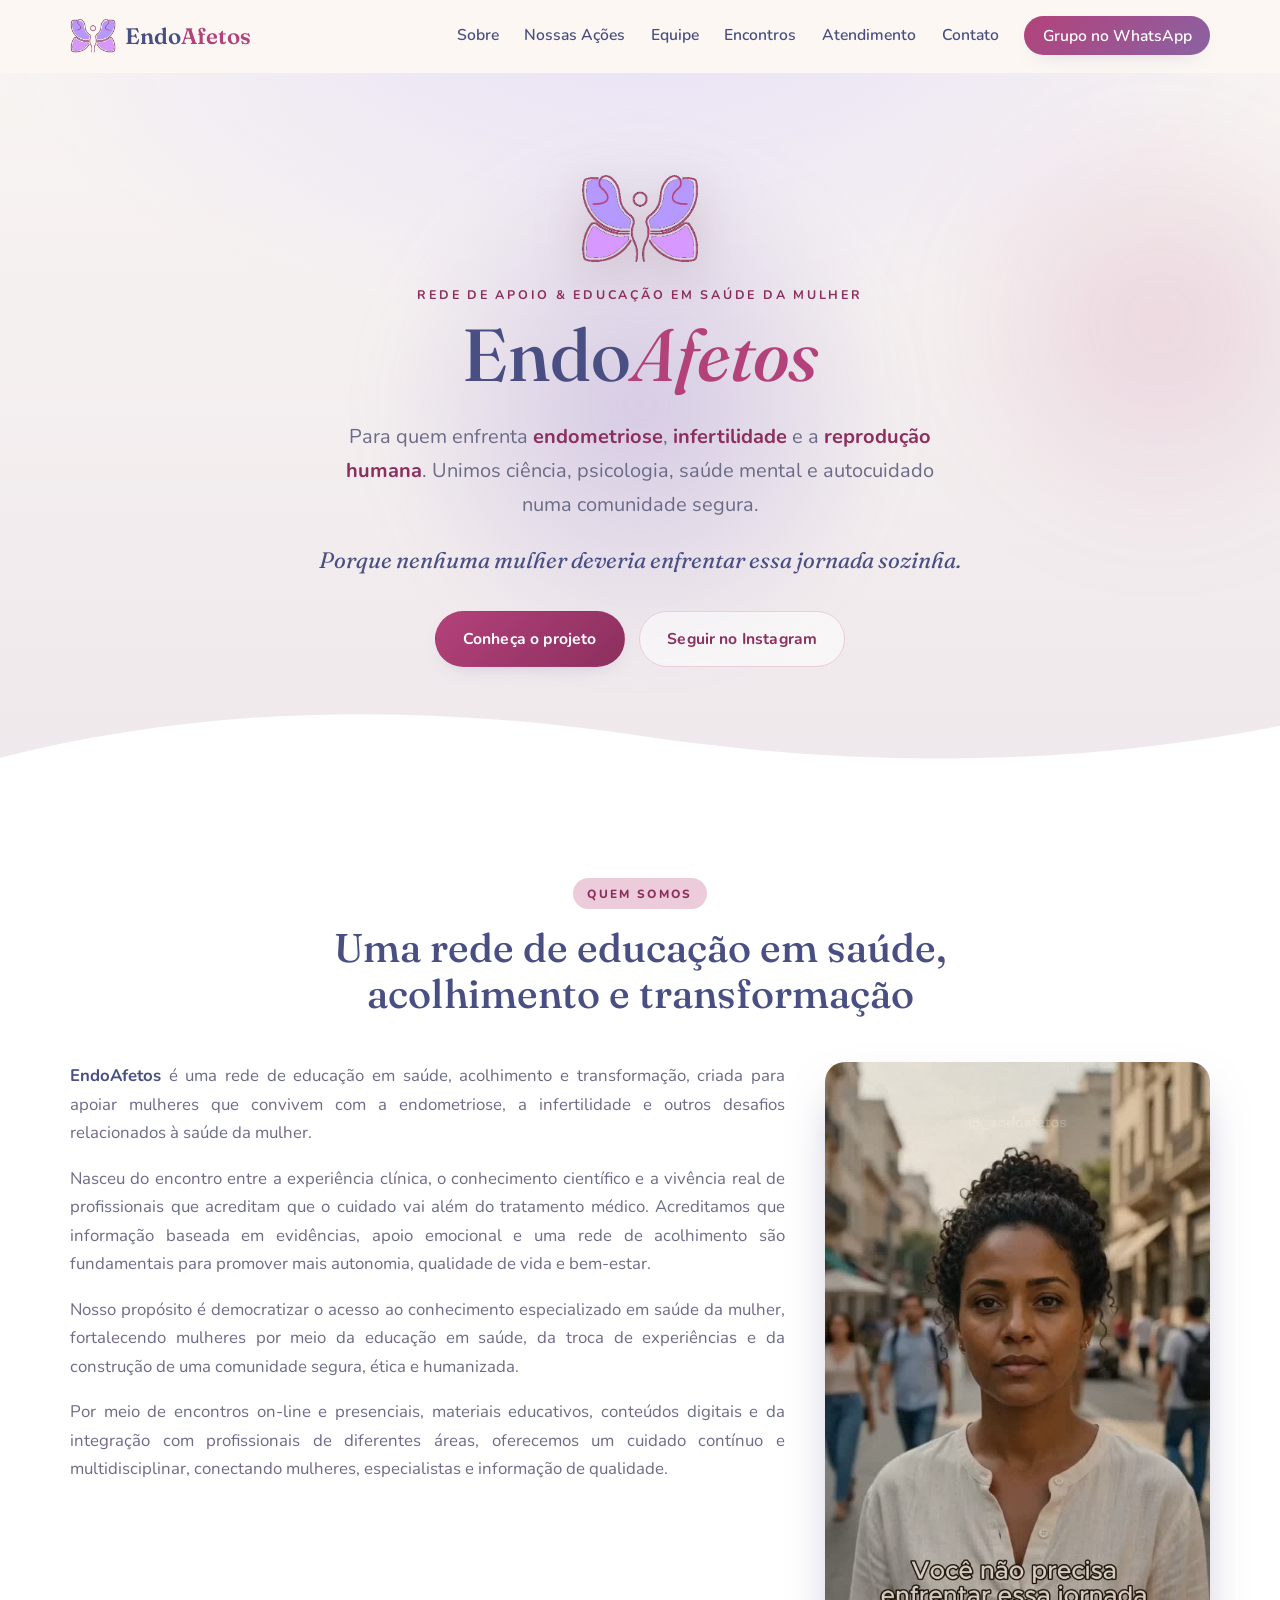
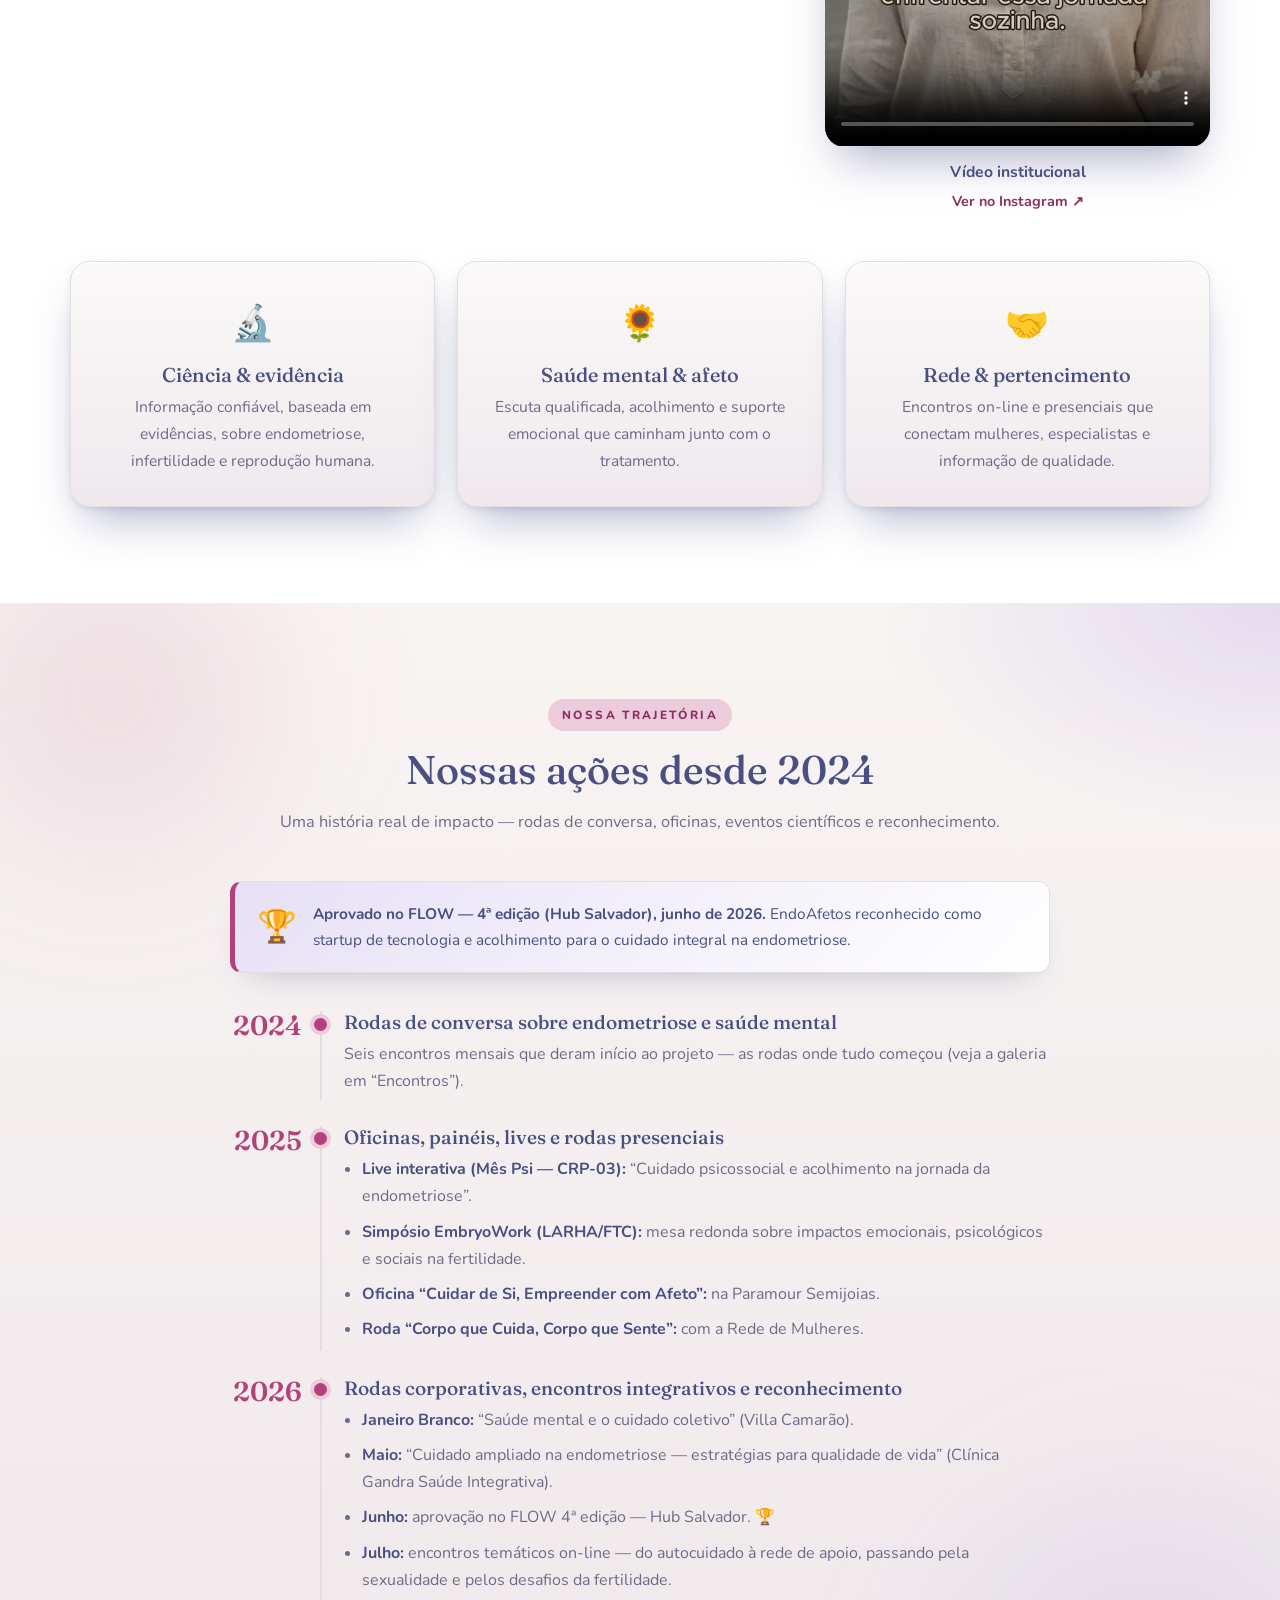
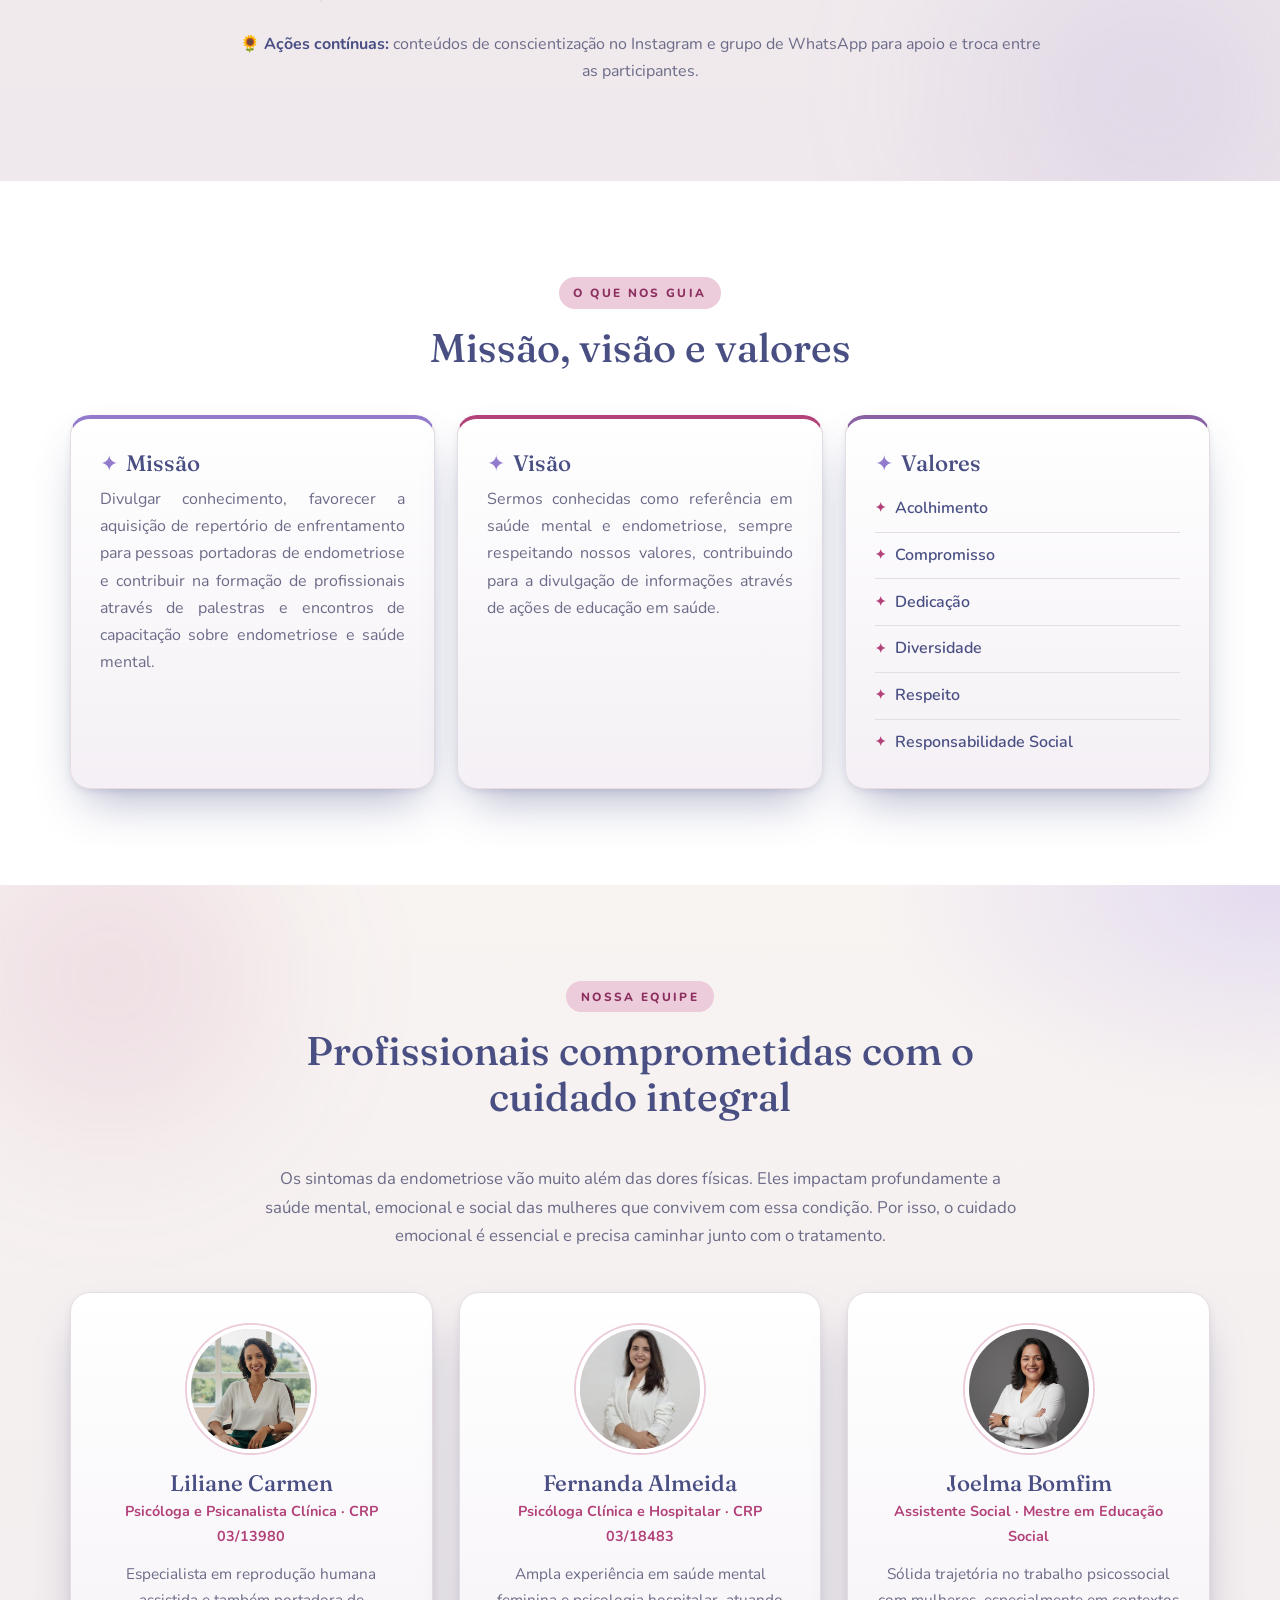
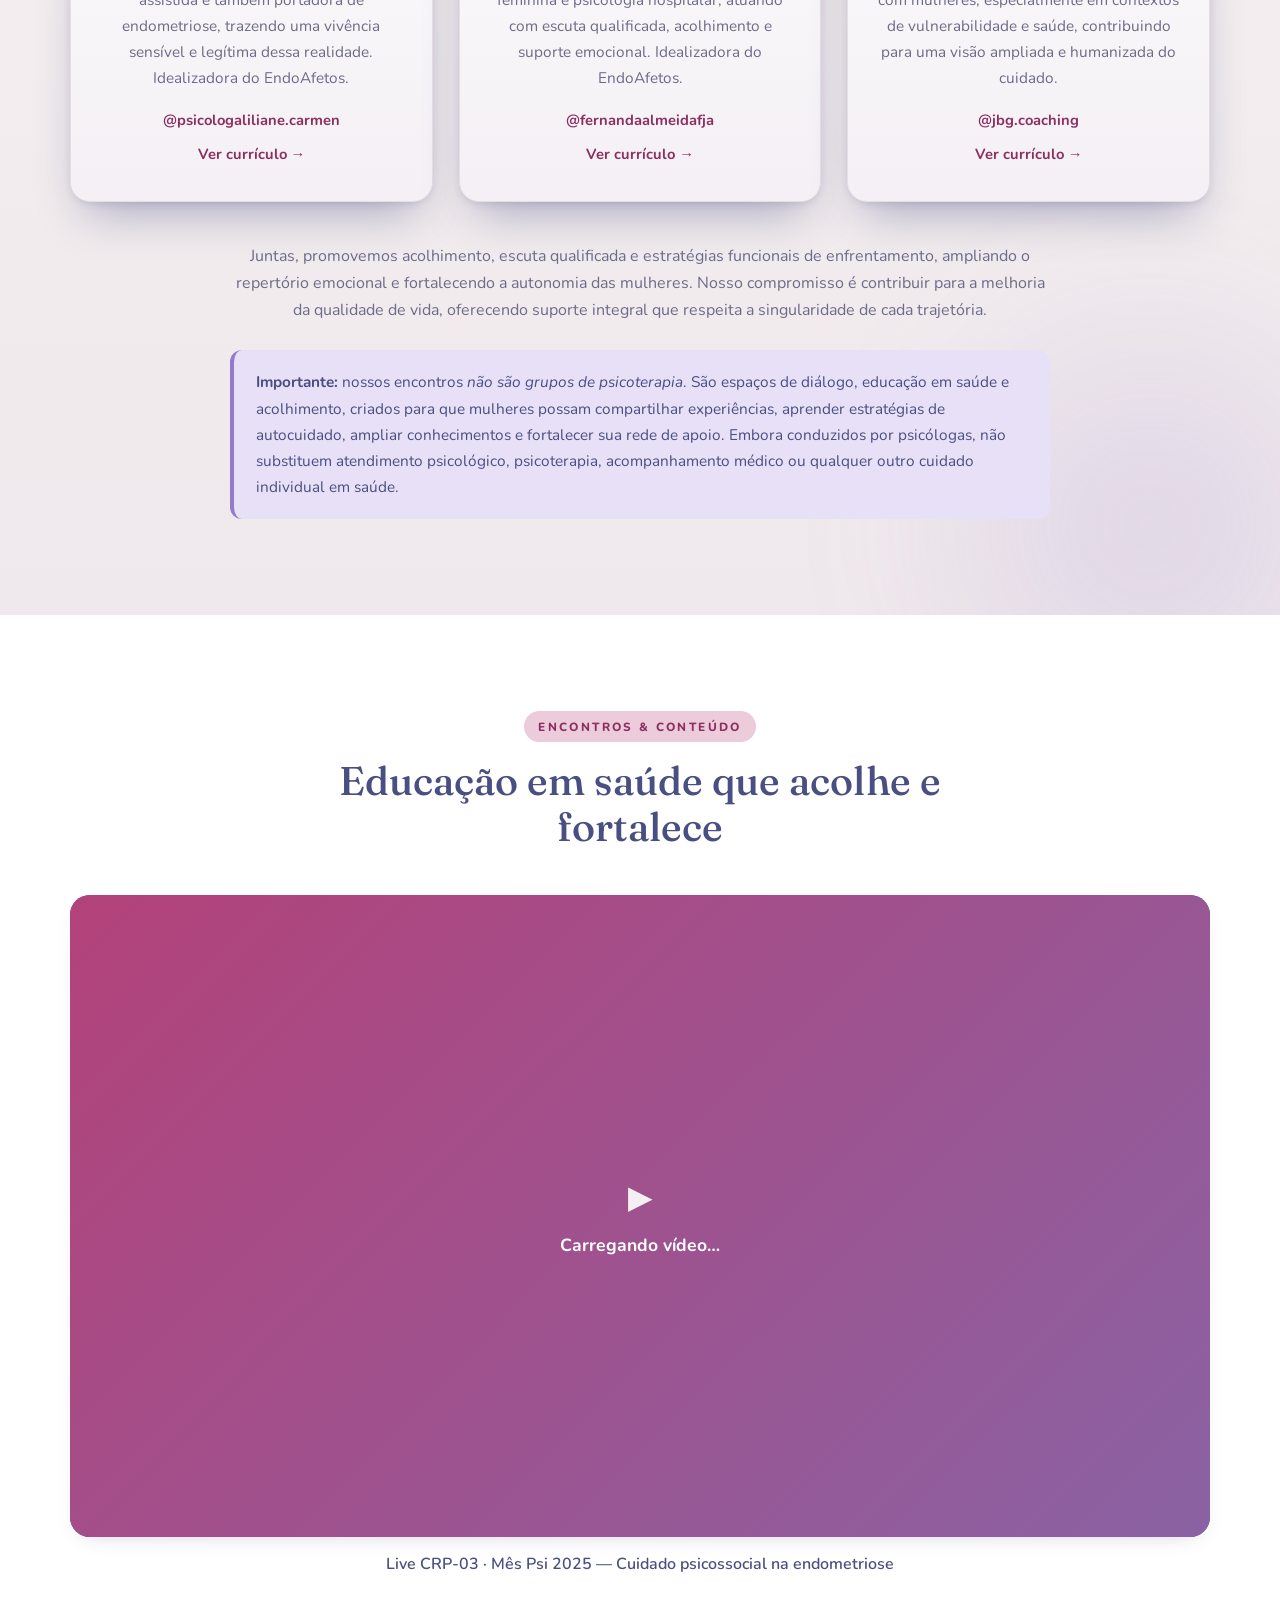
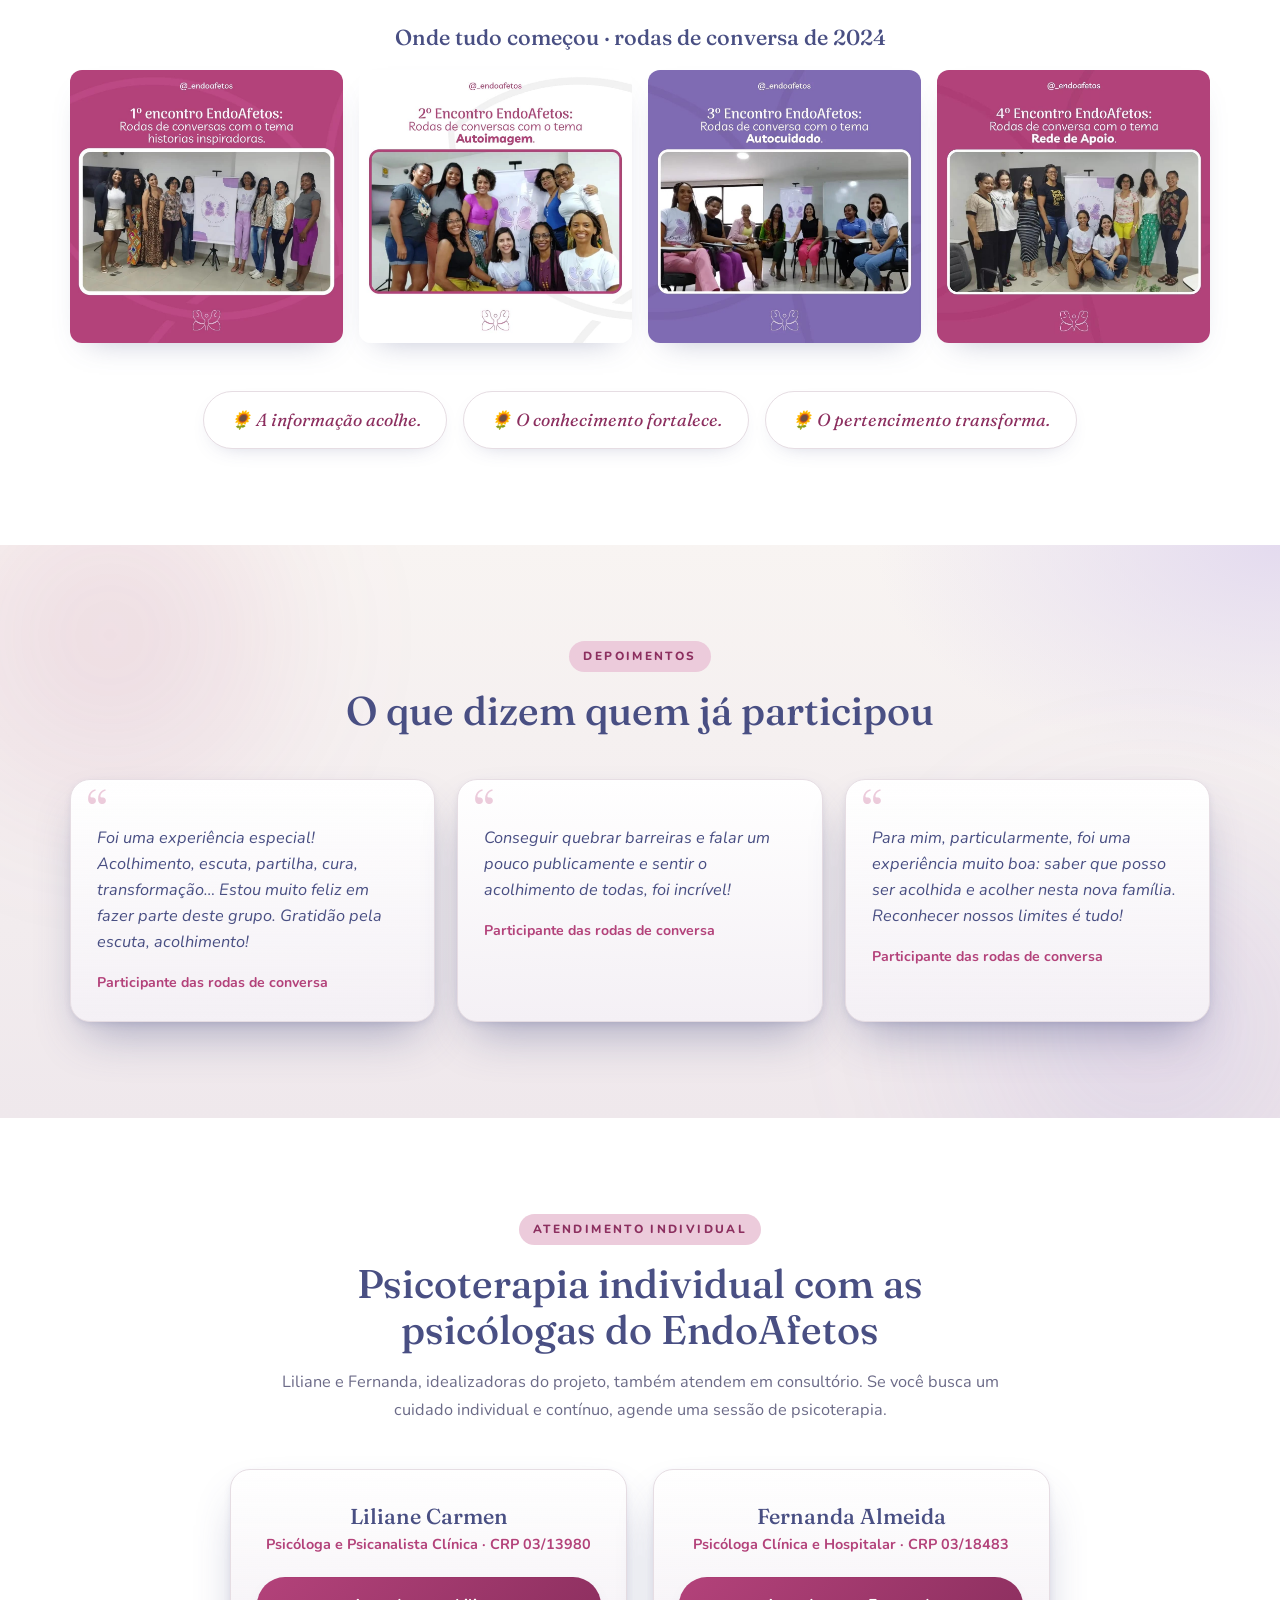
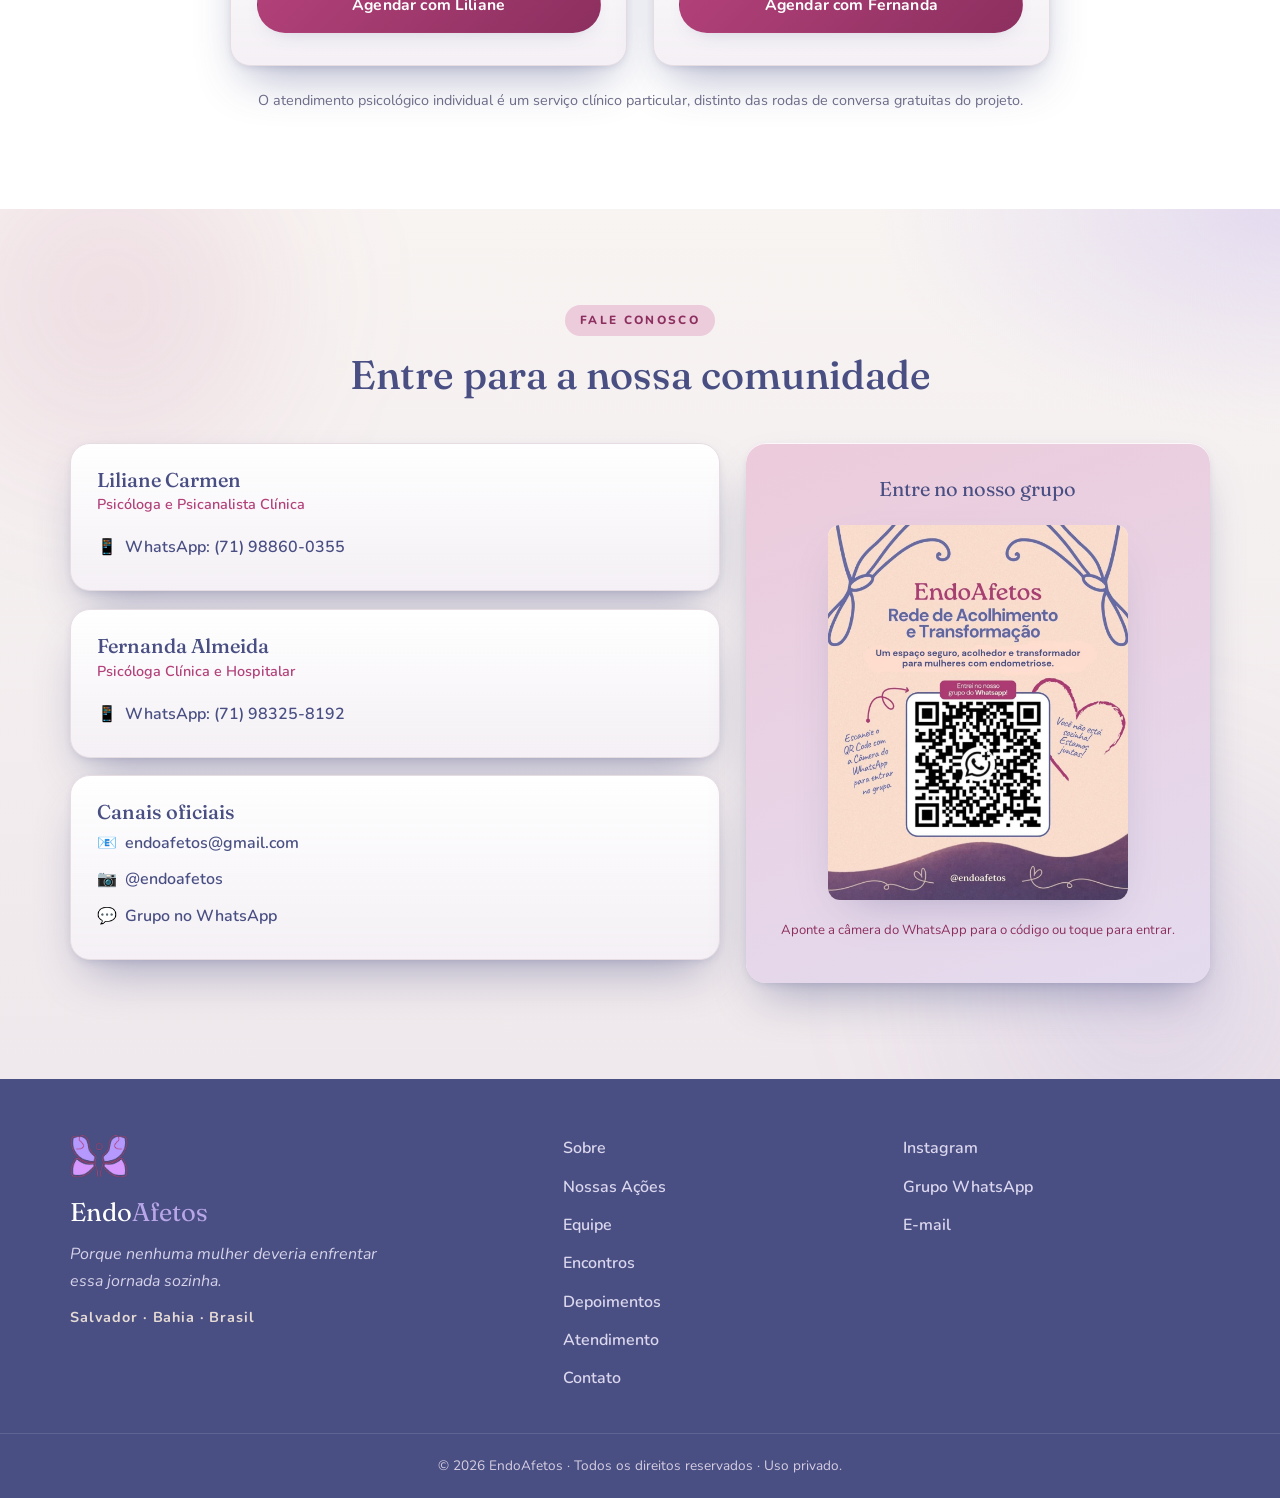
==== commit 25709fde: "feat: dados estruturados VideoObject do video institucional - JSON-LD VideoObject com os 4 campos ob" ====
--- a/index.html
+++ b/index.html
@@ -114,6 +114,33 @@
   ]
 }
 </script>
+
+<!-- ============================================================= -->
+<!--  DADOS ESTRUTURADOS DO VÍDEO (VideoObject)                    -->
+<!-- ============================================================= -->
+<script type="application/ld+json">
+{
+  "@context": "https://schema.org",
+  "@type": "VideoObject",
+  "name": "EndoAfetos — Você não precisa enfrentar essa jornada sozinha",
+  "description": "Vídeo institucional do EndoAfetos: rede de apoio e educação em saúde da mulher para quem enfrenta endometriose, infertilidade e reprodução humana, com atuação em Salvador, Bahia.",
+  "thumbnailUrl": "https://www.endoafetos.com.br/assets/reel-poster.jpg",
+  "uploadDate": "2026-07-12T19:31:24-03:00",
+  "duration": "PT1M54S",
+  "contentUrl": "https://www.endoafetos.com.br/assets/video-institucional.mp4",
+  "url": "https://www.endoafetos.com.br/#sobre",
+  "inLanguage": "pt-BR",
+  "isFamilyFriendly": true,
+  "publisher": {
+    "@type": "Organization",
+    "name": "EndoAfetos",
+    "logo": {
+      "@type": "ImageObject",
+      "url": "https://www.endoafetos.com.br/assets/logo.png"
+    }
+  }
+}
+</script>
 </head>
 
 <body>
